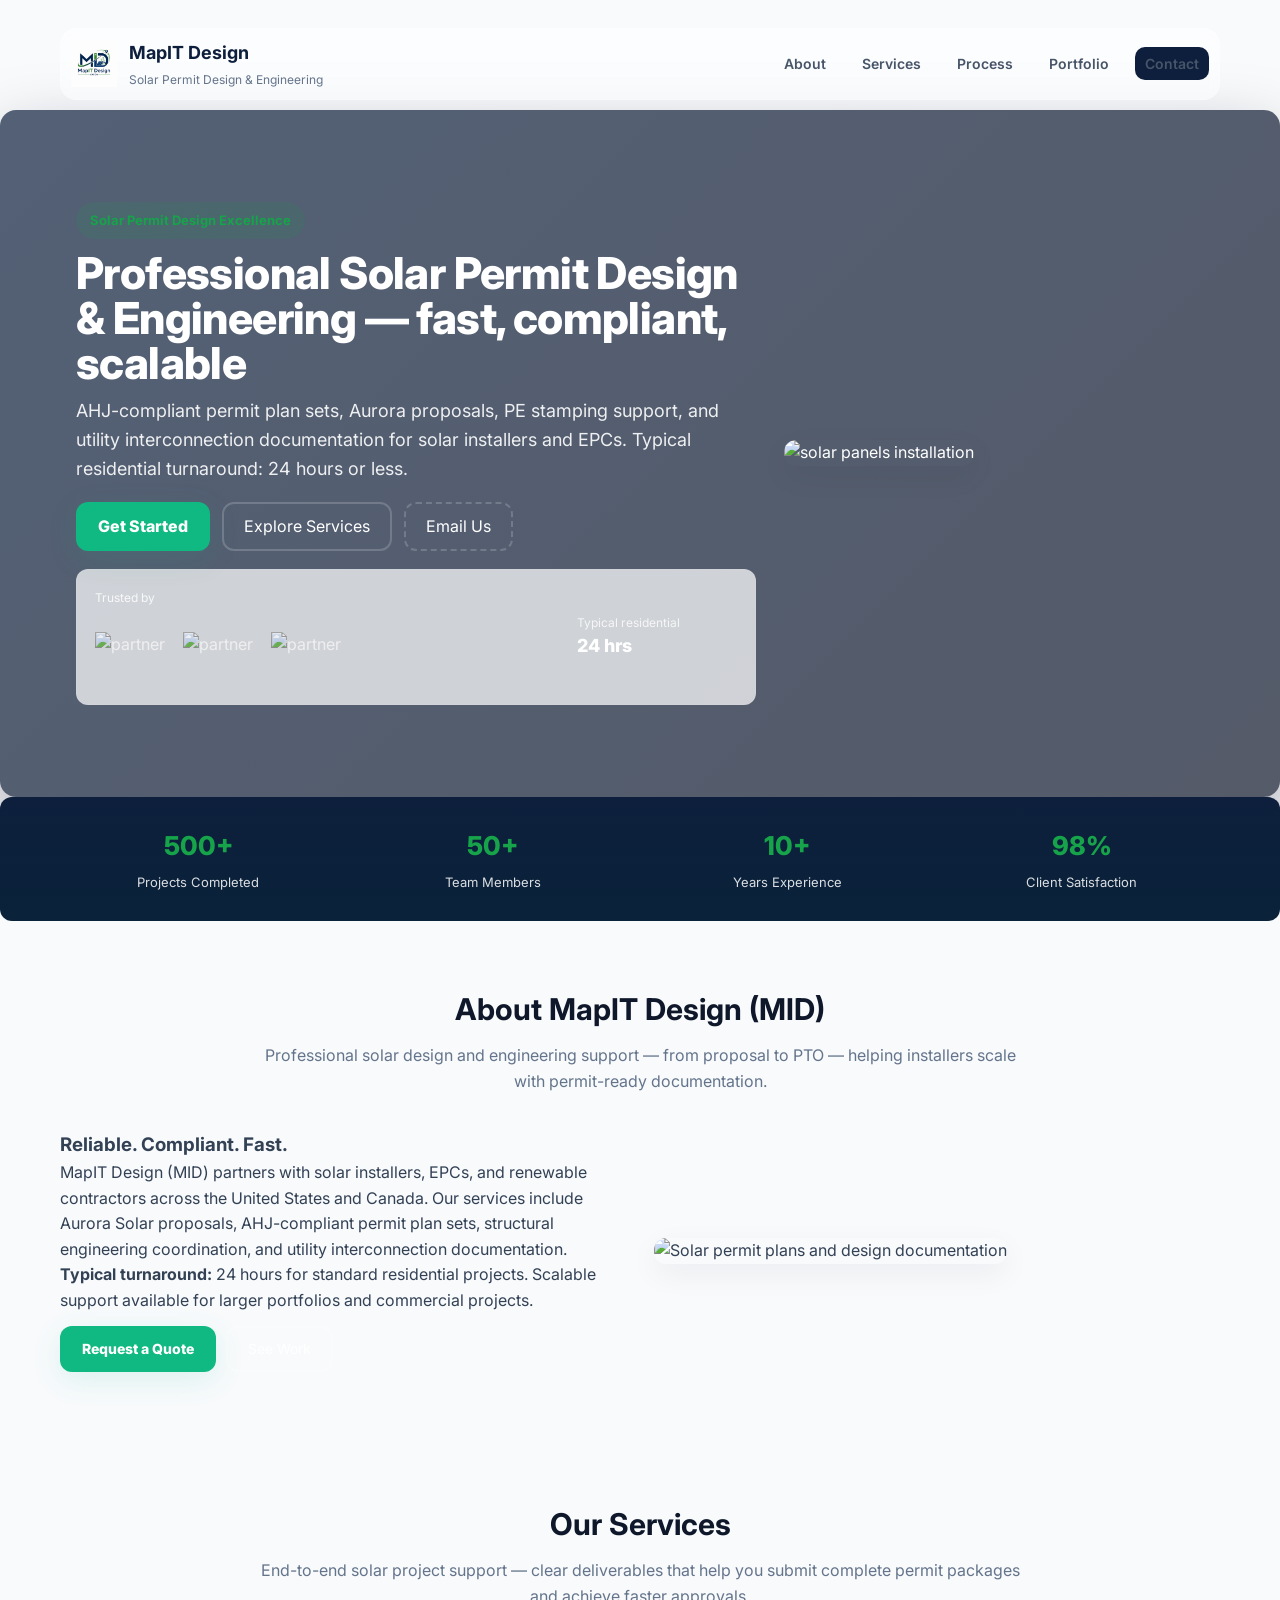
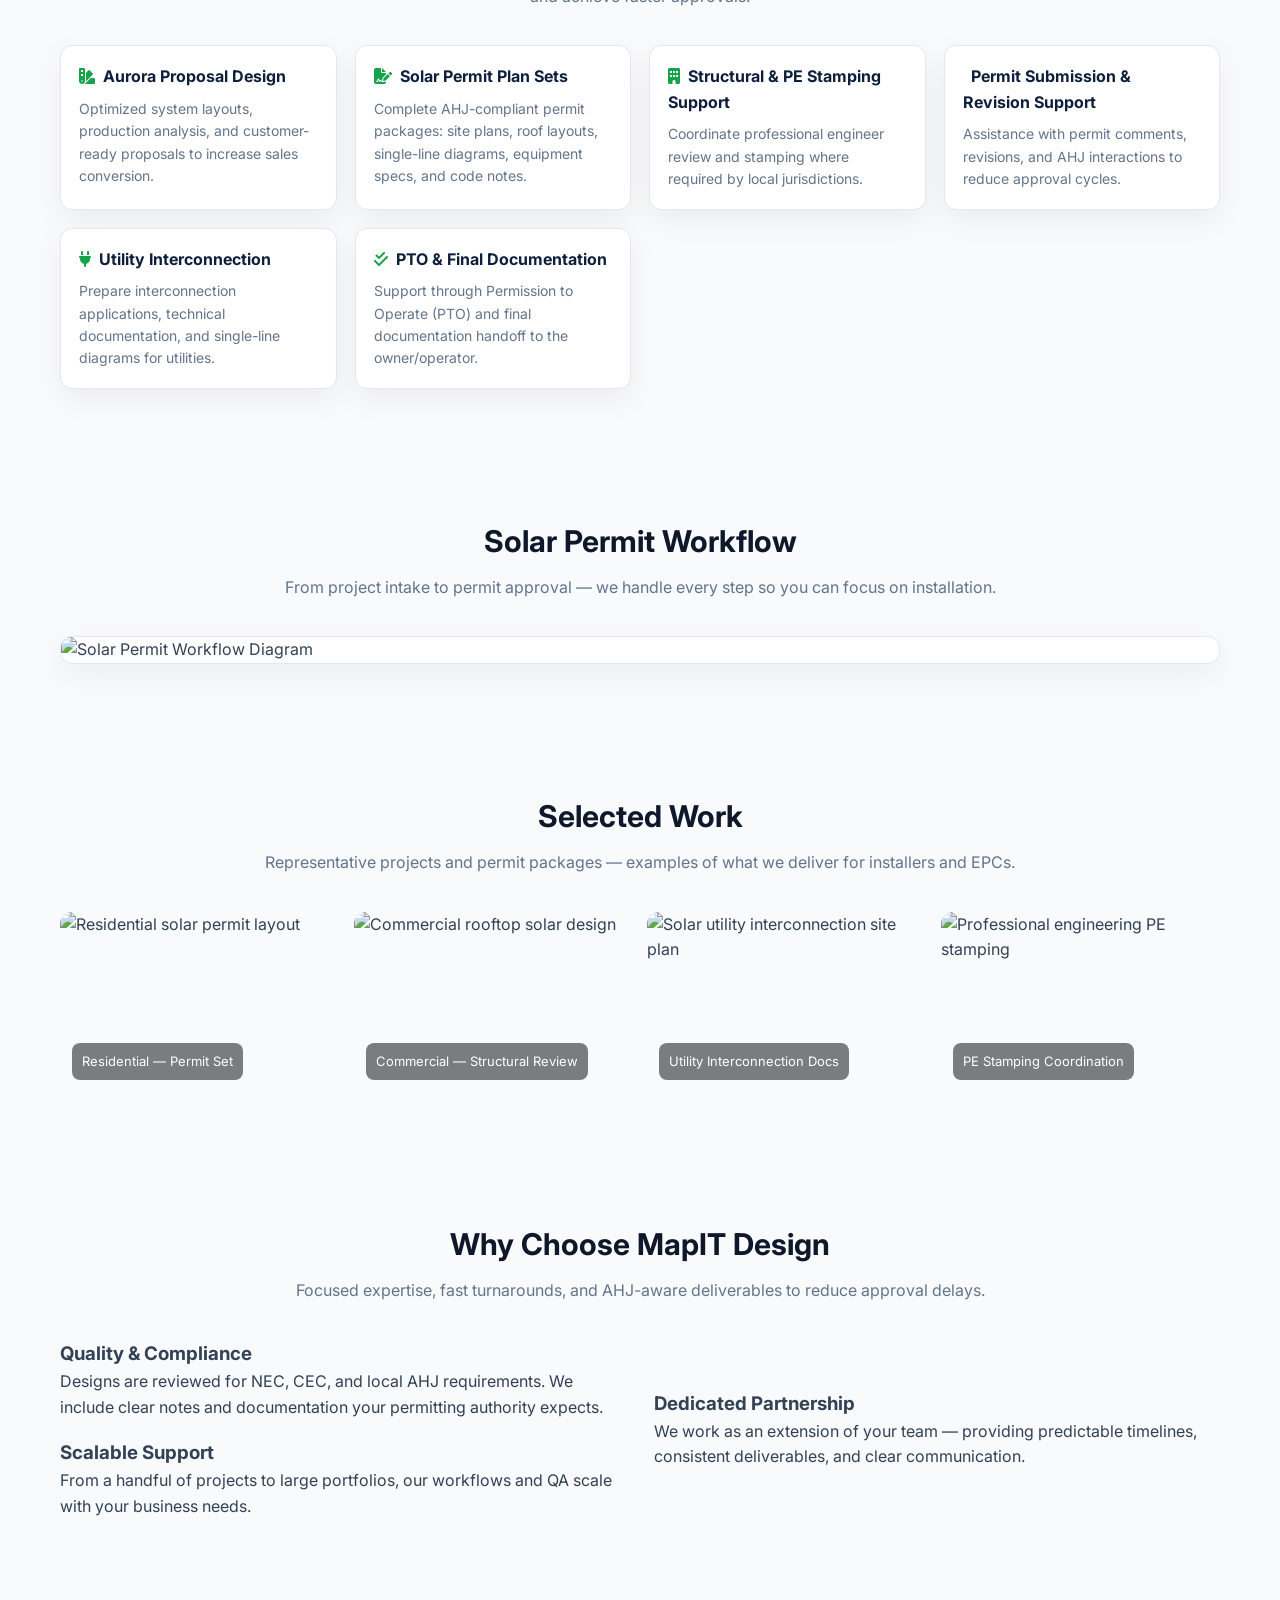
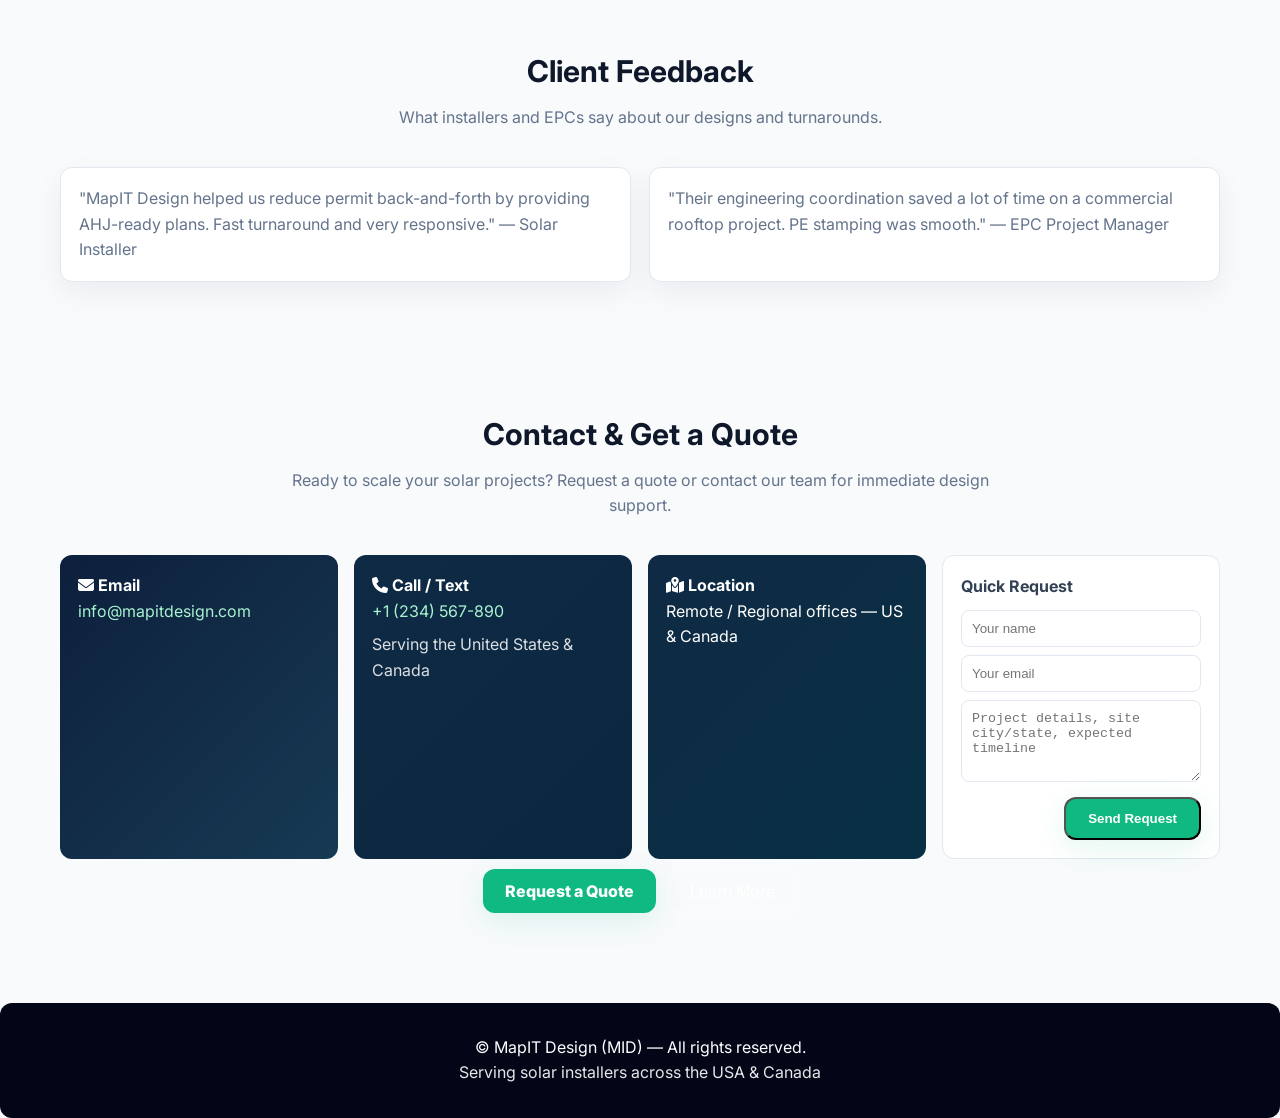
==== index.html @ 992f1999 "Update typical turnaround time to 24 hours" ====
<!DOCTYPE html>
<html lang="en">
<head>
  <meta charset="utf-8" />
  <meta name="viewport" content="width=device-width,initial-scale=1" />
  <meta name="description" content="MapIT Design (MID) provides professional, AHJ-compliant solar permit design, Aurora proposals, PE stamping, and GIS mapping solutions for solar installers and EPCs." />
  <title>MapIT Design (MID) | Professional Solar Permit Design & Engineering</title>

  <!-- Google Fonts -->
  <link rel="preconnect" href="https://fonts.googleapis.com" />
  <link rel="preconnect" href="https://fonts.gstatic.com" crossorigin />
  <link href="https://fonts.googleapis.com/css2?family=Inter:wght@300;400;600;700;800&display=swap" rel="stylesheet" />

  <!-- Font Awesome -->
  <link rel="stylesheet" href="https://cdnjs.cloudflare.com/ajax/libs/font-awesome/6.4.0/css/all.min.css" integrity="sha512-pb8H6kQmY3u6Yv+ZQkFq3k1d4X9j1wO9i2VJ7p3G2Q1o5g6h2k9z1Vw5YbR0Qm2vZP1l6T2X" crossorigin="anonymous" referrerpolicy="no-referrer" />

  <style>
    :root{
      --primary-slate:#0f172a;
      --mid-dark-blue:#0d1f3c;
      --mid-green:#16a34a;
      --electric-green:#10b981;
      --action-hover:#059669;
      --text-dark:#334155;
      --muted:#64748b;
      --bg:#f8fafc;
      --card:#ffffff;
      --glass: rgba(255,255,255,0.72);
      --border-subtle:#e2e8f0;
      --transition:all 0.36s cubic-bezier(.16,1,.3,1);
      --shadow: 0 10px 30px rgba(15,23,42,.06);
      --radius:12px;
    }
    *{box-sizing:border-box;margin:0;padding:0}
    html{scroll-behavior:smooth}
    body{font-family:'Inter',system-ui,-apple-system,Segoe UI,Roboto,Arial;color:var(--text-dark);background:var(--bg);line-height:1.6;-webkit-font-smoothing:antialiased}
    a{color:inherit;text-decoration:none}

    .container{max-width:1200px;margin:0 auto;padding:0 20px}

    /* NAV */
    .navbar{position:sticky;top:12px;z-index:1200;padding:10px 0}
    .nav-inner{display:flex;align-items:center;gap:20px;background:linear-gradient(180deg, rgba(255,255,255,0.6), rgba(255,255,255,0.5));backdrop-filter:blur(6px);border-radius:16px;padding:10px;border:1px solid rgba(255,255,255,.12)}
    .logo{display:flex;align-items:center;gap:12px;text-decoration:none}
    .logo img{height:46px;width:auto;display:block}
    .brand-title{font-weight:700;color:var(--mid-dark-blue);font-size:18px}
    .nav-menu{margin-left:auto;display:flex;gap:16px;list-style:none;align-items:center}
    .nav-menu a{font-weight:600;font-size:14px;color:#475569;padding:8px 10px;border-radius:10px;transition:var(--transition)}
    .nav-menu a:hover{background:rgba(13,31,60,0.04)}
    .btn-contact{background:var(--mid-dark-blue);color:#fff;padding:10px 16px;border-radius:10px}

    .mobile-toggle{display:none;background:transparent;border:0;font-size:20px;margin-left:auto;color:var(--mid-dark-blue)}

    /* HERO */
    .hero{
      min-height:72vh;
      display:flex;
      align-items:center;
      padding:56px 0;
      background:
        linear-gradient(135deg, rgba(13,31,60,0.7), rgba(15,23,42,0.7)),
        url('https://images.unsplash.com/photo-1509395176047-4a66953fd231?q=80&w=1600&auto=format&fit=crop&ixlib=rb-4.0.3&s=7a8f9f7d93f1b6c5432a7b4c2530a8ea') center/cover no-repeat;
      color: #fff;
      border-radius:16px;
      box-shadow: 0 30px 70px rgba(2,6,23,.35);
    }
    .hero-inner{display:grid;grid-template-columns:1fr 420px;gap:28px;align-items:center;width:100%;max-width:1200px;margin:0 auto;padding:36px}
    .badge{display:inline-block;background:rgba(22,163,74,.12);color:var(--mid-green);padding:8px 14px;border-radius:999px;font-weight:700;font-size:13px}
    .hero h1{font-size:44px;margin:12px 0;line-height:1.02;font-weight:800;letter-spacing:-0.6px}
    .hero p{color:rgba(255,255,255,.9);max-width:760px;font-size:18px}
    .hero-actions{margin-top:18px;display:flex;gap:12px;flex-wrap:wrap}
    .btn-primary{background:var(--electric-green);color:#fff;padding:12px 22px;border-radius:12px;font-weight:800;box-shadow:0 8px 30px rgba(16,185,129,.12);transition:var(--transition)}
    .btn-primary:hover{transform:translateY(-3px);box-shadow:0 18px 40px rgba(16,185,129,.16)}
    .btn-outline{padding:10px 20px;border:2px solid rgba(255,255,255,.18);border-radius:12px;color:#fff;background:transparent}

    .hero-card{background:var(--glass);padding:18px;border-radius:12px;border:1px solid rgba(255,255,255,.06)}
    .hero-stats{display:flex;gap:12px;margin-top:12px}
    .hero-stat{flex:1;padding:10px;border-radius:10px;text-align:center}
    .hero-stat .num{font-weight:800;color:var(--mid-green);font-size:20px}

    /* TRUST BAR */
    .trust{display:flex;gap:18px;align-items:center;justify-content:center;padding:18px 0;margin-top:-8px}
    .trust img{height:36px;opacity:.9;filter:grayscale(.05) contrast(.9)}

    /* SECTIONS */
    section{padding:64px 0}
    .section-title{text-align:center;max-width:760px;margin:0 auto 36px}
    .section-title h2{font-size:30px;color:var(--primary-slate);font-weight:700}
    .section-title p{color:var(--muted);margin-top:10px}

    /* FEATURES */
    .features-grid{display:grid;grid-template-columns:repeat(auto-fit,minmax(220px,1fr));gap:18px}
    .feature{background:var(--card);padding:20px;border-radius:12px;border:1px solid var(--border-subtle);box-shadow:var(--shadow);transition:var(--transition)}
    .feature:hover{transform:translateY(-6px)}
    .feature h4{color:var(--mid-dark-blue);margin-bottom:8px}
    .feature p{color:var(--muted);font-size:14px}

    /* COUNTERS (dark) */
    .counters{background:linear-gradient(180deg,var(--mid-dark-blue),#0a223a);color:#fff;padding:28px 0;border-radius:12px}
    .counters-grid{display:grid;grid-template-columns:repeat(auto-fit,minmax(140px,1fr));gap:18px;align-items:center}
    .counter .num{font-size:26px;font-weight:800;color:var(--mid-green)}
    .counter p{color:rgba(255,255,255,.85);font-size:13px;margin-top:6px}

    /* ABOUT */
    .about-grid{display:grid;grid-template-columns:1fr 1fr;gap:28px;align-items:center}
    .about-grid img{width:100%;border-radius:12px;box-shadow:var(--shadow);object-fit:cover;height:320px}

    /* SERVICES */
    .services-grid{display:grid;grid-template-columns:repeat(auto-fit,minmax(240px,1fr));gap:18px}
    .service{background:#fff;border:1px solid var(--border-subtle);padding:18px;border-radius:12px;box-shadow:var(--shadow)}
    .service h4{color:var(--mid-dark-blue);margin-bottom:8px}

    /* WORKFLOW IMAGE */
    .workflow-image{background:#fff;border:1px solid var(--border-subtle);border-radius:12px;padding:0;overflow:hidden;box-shadow:var(--shadow)}
    .workflow-image img{width:100%;height:auto;display:block}

    /* PORTFOLIO */
    .portfolio-grid{display:grid;grid-template-columns:repeat(auto-fit,minmax(220px,1fr));gap:14px}
    .portfolio-card{border-radius:12px;overflow:hidden;position:relative;cursor:pointer}
    .portfolio-card img{width:100%;height:180px;object-fit:cover;display:block;transition:transform .45s}
    .portfolio-card:hover img{transform:scale(1.06)}
    .portfolio-card .meta{position:absolute;left:12px;bottom:12px;background:rgba(0,0,0,.5);color:#fff;padding:8px 10px;border-radius:8px;font-size:13px}

    /* TESTIMONIALS */
    .testimonials{display:grid;grid-template-columns:1fr 1fr;gap:18px}
    .testimonial{background:#fff;padding:18px;border-radius:12px;border:1px solid var(--border-subtle);box-shadow:var(--shadow)}
    .testimonial p{color:var(--muted)}

    /* CONTACT */
    .contact-grid{display:grid;grid-template-columns:repeat(auto-fit,minmax(220px,1fr));gap:16px}
    .card{background:linear-gradient(135deg,var(--mid-dark-blue),#173a53);color:#fff;padding:18px;border-radius:12px}
    .card a{color:#a7f3d0;text-decoration:none}

    /* FOOTER */
    .footer{background:#020617;color:#fff;padding:32px;border-radius:12px;margin-top:34px;text-align:center}

    /* MODAL STYLES */
    .modal-overlay{
      display:none;
      position:fixed;
      top:0;
      left:0;
      right:0;
      bottom:0;
      background:rgba(15,23,42,0.5);
      backdrop-filter:blur(2px);
      z-index:1300;
      animation:fadeIn .3s ease;
    }
    .modal-overlay.active{display:flex;align-items:center;justify-content:center}
    @keyframes fadeIn{
      from{opacity:0;}
      to{opacity:1;}
    }
    .modal{
      background:#fff;
      border-radius:16px;
      box-shadow:0 20px 60px rgba(15,23,42,.2);
      max-width:600px;
      width:90%;
      max-height:85vh;
      overflow-y:auto;
      position:relative;
      animation:slideUp .4s cubic-bezier(.16,1,.3,1);
    }
    @keyframes slideUp{
      from{
        opacity:0;
        transform:translateY(20px) scale(0.95);
      }
      to{
        opacity:1;
        transform:translateY(0) scale(1);
      }
    }
    .modal-header{
      display:flex;
      justify-content:space-between;
      align-items:flex-start;
      padding:28px;
      border-bottom:1px solid var(--border-subtle);
      position:sticky;
      top:0;
      background:#fff;
    }
    .modal-close{
      background:transparent;
      border:none;
      font-size:24px;
      color:var(--muted);
      cursor:pointer;
      padding:0;
      width:32px;
      height:32px;
      display:flex;
      align-items:center;
      justify-content:center;
      transition:color .2s;
      flex-shrink:0;
    }
    .modal-close:hover{color:var(--text-dark)}
    .modal-body{
      padding:28px;
    }
    .modal-category{
      color:var(--mid-green);
      font-weight:700;
      font-size:13px;
      text-transform:uppercase;
      letter-spacing:0.5px;
      margin-bottom:12px;
    }
    .modal h2{
      font-size:28px;
      color:var(--mid-dark-blue);
      font-weight:800;
      margin-bottom:16px;
      line-height:1.2;
    }
    .modal-description{
      color:var(--text-dark);
      font-size:15px;
      line-height:1.7;
      margin-bottom:28px;
    }
    .modal-section{
      margin-bottom:28px;
    }
    .modal-section h3{
      font-size:16px;
      font-weight:700;
      color:var(--mid-dark-blue);
      margin-bottom:14px;
    }
    .modal-list{
      list-style:none;
      padding:0;
      margin:0;
    }
    .modal-list li{
      display:flex;
      align-items:flex-start;
      gap:10px;
      margin-bottom:10px;
      color:var(--text-dark);
      font-size:14px;
      line-height:1.5;
    }
    .modal-list li::before{
      content:"✓";
      color:var(--mid-green);
      font-weight:700;
      flex-shrink:0;
      margin-top:2px;
    }
    .modal-note{
      background:rgba(22,163,74,0.05);
      border-left:3px solid var(--mid-green);
      padding:12px 16px;
      border-radius:6px;
      font-size:13px;
      color:var(--text-dark);
      margin-bottom:28px;
    }
    .modal-cta{
      margin-top:28px;
      padding-top:28px;
      border-top:1px solid var(--border-subtle);
      text-align:center;
    }
    .modal-cta .btn-primary{
      display:inline-block;
    }

    @media (max-width:1000px){
      .hero-inner{grid-template-columns:1fr;}
      .nav-menu{display:none}
      .mobile-toggle{display:block}
      .hero h1{font-size:30px}
    }
    @media (max-width:700px){
      .testimonials{grid-template-columns:1fr}
      .about-grid{grid-template-columns:1fr}
      .counters-grid{grid-template-columns:repeat(2,1fr)}
      .modal{
        width:95%;
        max-height:90vh;
        border-radius:12px;
      }
      .modal-header{
        padding:20px;
      }
      .modal-body{
        padding:20px;
      }
      .modal h2{
        font-size:22px;
      }
    }
  </style>
</head>
<body>

  <div class="container" style="padding-top:18px">
    <nav class="navbar" aria-label="Main navigation">
      <div class="nav-inner">
        <a href="/" class="logo" aria-label="MapIT Design home">
          <img src="./MID-LOGO.png" alt="MapIT Design logo" onerror="this.style.display='none'">
          <div>
            <div class="brand-title">MapIT Design</div>
            <div style="font-size:12px;color:var(--muted);margin-top:2px">Solar Permit Design & Engineering</div>
          </div>
        </a>

        <button class="mobile-toggle" aria-expanded="false" aria-controls="main-nav" id="mobileToggle">
          <i class="fa-solid fa-bars"></i>
        </button>

        <ul class="nav-menu" role="menubar" id="main-nav">
          <li><a href="#about">About</a></li>
          <li><a href="#services">Services</a></li>
          <li><a href="#workflow">Process</a></li>
          <li><a href="#portfolio">Portfolio</a></li>
          <li><a href="#contact" class="btn-contact">Contact</a></li>
        </ul>
      </div>
    </nav>
  </div>

  <header class="hero" role="banner" aria-label="MapIT Design hero">
    <div class="hero-inner container">
      <div>
        <span class="badge">Solar Permit Design Excellence</span>
        <h1>Professional Solar Permit Design &amp; Engineering — fast, compliant, scalable</h1>
        <p>AHJ-compliant permit plan sets, Aurora proposals, PE stamping support, and utility interconnection documentation for solar installers and EPCs. Typical residential turnaround: 24 hours or less.</p>

        <div class="hero-actions">
          <a class="btn-primary" href="#contact">Get Started</a>
          <a class="btn-outline" href="#services">Explore Services</a>
          <a class="btn-outline" href="mailto:info@mapitdesign.com?subject=Inquiry%20from%20website" style="border-style:dashed">Email Us</a>
        </div>

        <div class="hero-card" style="margin-top:18px">
          <div style="display:flex;gap:12px;align-items:center;flex-wrap:wrap">
            <div>
              <div style="font-size:12px;color:rgba(255,255,255,.85)">Trusted by</div>
              <div class="trust" style="justify-content:flex-start;margin-top:6px">
                <img src="https://dummyimage.com/120x36/ffffff/0f172a&text=Installer" alt="partner" />
                <img src="https://dummyimage.com/120x36/ffffff/0f172a&text=EPC" alt="partner" />
                <img src="https://dummyimage.com/120x36/ffffff/0f172a&text=Utility" alt="partner" />
              </div>
            </div>

            <div style="flex:1"></div>

            <div style="min-width:160px">
              <div style="font-size:12px;color:rgba(255,255,255,.8)">Typical residential</div>
              <div style="font-weight:800;font-size:18px;color:#fff">24 hrs</div>
            </div>
          </div>
        </div>
      </div>

      <div>
        <img src="https://images.unsplash.com/photo-1509395176047-4a66953fd231?q=80&w=900&auto=format&fit=crop&ixlib=rb-4.0.3&s=7a8f9f7d93f1b6c5432a7b4c2530a8ea" alt="solar panels installation" style="width:100%;border-radius:12px;box-shadow:var(--shadow)">
      </div>
    </div>
  </header>

  <section class="counters" aria-labelledby="metrics">
    <div class="container">
      <div class="counters-grid">
        <div class="counter" style="text-align:center">
          <div class="num">500+</div>
          <p>Projects Completed</p>
        </div>
        <div class="counter" style="text-align:center">
          <div class="num">50+</div>
          <p>Team Members</p>
        </div>
        <div class="counter" style="text-align:center">
          <div class="num">10+</div>
          <p>Years Experience</p>
        </div>
        <div class="counter" style="text-align:center">
          <div class="num">98%</div>
          <p>Client Satisfaction</p>
        </div>
      </div>
    </div>
  </section>

  <section id="about">
    <div class="container">
      <div class="section-title">
        <h2>About MapIT Design (MID)</h2>
        <p>Professional solar design and engineering support — from proposal to PTO — helping installers scale with permit-ready documentation.</p>
      </div>

      <div class="about-grid">
        <div>
          <h3>Reliable. Compliant. Fast.</h3>
          <p>MapIT Design (MID) partners with solar installers, EPCs, and renewable contractors across the United States and Canada. Our services include Aurora Solar proposals, AHJ-compliant permit plan sets, structural engineering coordination, and utility interconnection documentation.</p>
          <p><strong>Typical turnaround:</strong> 24 hours for standard residential projects. Scalable support available for larger portfolios and commercial projects.</p>
          <div style="margin-top:12px;display:flex;gap:10px;flex-wrap:wrap">
            <a class="btn-primary" href="#contact" style="font-size:14px">Request a Quote</a>
            <a class="btn-outline" href="#portfolio" style="font-size:14px">See Work</a>
          </div>
        </div>
        <div>
          <img src="https://images.unsplash.com/photo-1582719478250-17b5c5c1e8e7?q=80&w=1200&auto=format&fit=crop&ixlib=rb-4.0.3&s=1f4fe0c4f4b6b23b4a1b1a5a5e5b6c3d" alt="Solar permit plans and design documentation" style="width:100%">
        </div>
      </div>
    </div>
  </section>

  <section id="services">
    <div class="container">
      <div class="section-title">
        <h2>Our Services</h2>
        <p>End-to-end solar project support — clear deliverables that help you submit complete permit packages and achieve faster approvals.</p>
      </div>

      <div class="features-grid services-grid">
        <div class="feature service">
          <h4><i class="fa-solid fa-swatchbook" style="color:var(--mid-green);margin-right:8px"></i>Aurora Proposal Design</h4>
          <p>Optimized system layouts, production analysis, and customer-ready proposals to increase sales conversion.</p>
        </div>
        <div class="feature service">
          <h4><i class="fa-solid fa-file-signature" style="color:var(--mid-green);margin-right:8px"></i>Solar Permit Plan Sets</h4>
          <p>Complete AHJ-compliant permit packages: site plans, roof layouts, single-line diagrams, equipment specs, and code notes.</p>
        </div>
        <div class="feature service">
          <h4><i class="fa-solid fa-building" style="color:var(--mid-green);margin-right:8px"></i>Structural &amp; PE Stamping Support</h4>
          <p>Coordinate professional engineer review and stamping where required by local jurisdictions.</p>
        </div>
        <div class="feature service">
          <h4><i class="fa-solid fa-pencil-clip" style="color:var(--mid-green);margin-right:8px"></i>Permit Submission &amp; Revision Support</h4>
          <p>Assistance with permit comments, revisions, and AHJ interactions to reduce approval cycles.</p>
        </div>
        <div class="feature service">
          <h4><i class="fa-solid fa-plug" style="color:var(--mid-green);margin-right:8px"></i>Utility Interconnection</h4>
          <p>Prepare interconnection applications, technical documentation, and single-line diagrams for utilities.</p>
        </div>
        <div class="feature service">
          <h4><i class="fa-solid fa-check-double" style="color:var(--mid-green);margin-right:8px"></i>PTO &amp; Final Documentation</h4>
          <p>Support through Permission to Operate (PTO) and final documentation handoff to the owner/operator.</p>
        </div>
      </div>
    </div>
  </section>

  <section id="workflow">
    <div class="container">
      <div class="section-title">
        <h2>Solar Permit Workflow</h2>
        <p>From project intake to permit approval — we handle every step so you can focus on installation.</p>
      </div>

      <div class="workflow-image">
        <img src="https://raw.githubusercontent.com/MapITD/MapITD.github.io/main/Permit%20design%20work%20flow.png" alt="Solar Permit Workflow Diagram">
      </div>
    </div>
  </section>

  <section id="portfolio">
    <div class="container">
      <div class="section-title">
        <h2>Selected Work</h2>
        <p>Representative projects and permit packages — examples of what we deliver for installers and EPCs.</p>
      </div>

      <div class="portfolio-grid">
        <div class="portfolio-card" data-modal="modal-residential" role="button" tabindex="0" aria-label="Click to view Residential Permit Set details">
          <img src="https://raw.githubusercontent.com/MapITD/MapITD.github.io/main/.github/Residential%20Solar%20Layout.JPG" alt="Residential solar permit layout">
          <div class="meta">Residential — Permit Set</div>
        </div>
        <div class="portfolio-card" data-modal="modal-commercial" role="button" tabindex="0" aria-label="Click to view Commercial Structural Review details">
          <img src="https://raw.githubusercontent.com/MapITD/MapITD.github.io/main/.github/Commercial%20Layout.JPG" alt="Commercial rooftop solar design">
          <div class="meta">Commercial — Structural Review</div>
        </div>
        <div class="portfolio-card" data-modal="modal-utility" role="button" tabindex="0" aria-label="Click to view Utility Interconnection Docs details">
          <img src="https://raw.githubusercontent.com/MapITD/MapITD.github.io/main/.github/Site%20Plan.JPG" alt="Solar utility interconnection site plan">
          <div class="meta">Utility Interconnection Docs</div>
        </div>
        <div class="portfolio-card" data-modal="modal-pe" role="button" tabindex="0" aria-label="Click to view PE Stamping Coordination details">
          <img src="https://raw.githubusercontent.com/MapITD/MapITD.github.io/main/.github/PE%20stamps.JPG" alt="Professional engineering PE stamping">
          <div class="meta">PE Stamping Coordination</div>
        </div>
      </div>
    </div>
  </section>

  <!-- MODALS -->
  <div class="modal-overlay" id="modal-overlay" role="dialog" aria-hidden="true" aria-modal="true">
    <!-- RESIDENTIAL MODAL -->
    <div class="modal" id="modal-residential">
      <div class="modal-header">
        <div>
          <div class="modal-category">Service</div>
          <h2>Residential Solar Permit Design</h2>
        </div>
        <button class="modal-close" aria-label="Close modal" data-close>×</button>
      </div>
      <div class="modal-body">
        <p class="modal-description">We prepare complete, permit-ready residential PV plan sets tailored to the project location, utility requirements, and local AHJ standards.</p>
        
        <div class="modal-section">
          <h3>Scope Includes</h3>
          <ul class="modal-list">
            <li>Roof and site layout with accurate module placement</li>
            <li>PV array configuration, setbacks, and roof zones</li>
            <li>Module, inverter, optimizer and racking information</li>
            <li>Electrical single-line diagram (SLD)</li>
            <li>Conductor, OCPD and equipment calculations</li>
            <li>Equipment grounding and disconnect details</li>
            <li>Rapid shutdown and labeling requirements</li>
            <li>Structural attachment details and roof information</li>
            <li>NEC and applicable local code notes</li>
            <li>AHJ-specific plan requirements</li>
            <li>Permit-ready PDF drawing package</li>
          </ul>
        </div>

        <div class="modal-section">
          <h3>Typical Projects</h3>
          <p style="color:var(--text-dark);font-size:14px;line-height:1.6">Residential PV • PV + Battery • Service Upgrades • Retrofit Projects</p>
        </div>

        <div class="modal-cta">
          <a class="btn-primary" href="#contact">Request a Residential Design</a>
        </div>
      </div>
    </div>

    <!-- COMMERCIAL MODAL -->
    <div class="modal" id="modal-commercial">
      <div class="modal-header">
        <div>
          <div class="modal-category">Service</div>
          <h2>Commercial Rooftop &amp; Structural Design Support</h2>
        </div>
        <button class="modal-close" aria-label="Close modal" data-close>×</button>
      </div>
      <div class="modal-body">
        <p class="modal-description">We support commercial solar projects with detailed rooftop layouts, equipment placement, structural considerations, and permit documentation for larger PV systems.</p>
        
        <div class="modal-section">
          <h3>Scope Includes</h3>
          <ul class="modal-list">
            <li>Commercial rooftop PV layout</li>
            <li>Module and equipment placement</li>
            <li>Roof zones, access pathways and setbacks</li>
            <li>Racking and attachment information</li>
            <li>Structural load considerations</li>
            <li>Existing roof condition/design information</li>
            <li>Equipment and inverter locations</li>
            <li>Electrical design coordination</li>
            <li>SLD and electrical documentation</li>
            <li>NEC / IBC and local AHJ requirements</li>
            <li>Permit-ready construction drawings</li>
            <li>Coordination with structural engineering/PE review when required</li>
          </ul>
        </div>

        <div class="modal-section">
          <h3>Typical Projects</h3>
          <p style="color:var(--text-dark);font-size:14px;line-height:1.6">Commercial Rooftops • Warehouses • Offices • Retail Buildings • Larger PV Systems</p>
        </div>

        <div class="modal-cta">
          <a class="btn-primary" href="#contact">Request a Commercial Design</a>
        </div>
      </div>
    </div>

    <!-- UTILITY MODAL -->
    <div class="modal" id="modal-utility">
      <div class="modal-header">
        <div>
          <div class="modal-category">Service</div>
          <h2>Utility Interconnection Documentation</h2>
        </div>
        <button class="modal-close" aria-label="Close modal" data-close>×</button>
      </div>
      <div class="modal-body">
        <p class="modal-description">We prepare the technical drawings and documentation required to support solar and battery interconnection applications with utilities and AHJs.</p>
        
        <div class="modal-section">
          <h3>Scope Includes</h3>
          <ul class="modal-list">
            <li>Utility-specific interconnection requirements review</li>
            <li>Electrical site plan and equipment layout</li>
            <li>Single-line diagram</li>
            <li>Existing and proposed electrical configuration</li>
            <li>Main service and meter information</li>
            <li>PV system and battery specifications</li>
            <li>AC/DC system ratings</li>
            <li>Point of common coupling (PCC) information</li>
            <li>Disconnect and protection details</li>
            <li>Service/load calculations where applicable</li>
            <li>Utility-required notes and documentation</li>
            <li>Coordination with permit plan sets</li>
            <li>Support for SolarAPP+ and utility/AHJ submission requirements</li>
          </ul>
        </div>

        <div class="modal-section">
          <h3>Typical Projects</h3>
          <p style="color:var(--text-dark);font-size:14px;line-height:1.6">New PV Interconnections • PV + ESS • Service Upgrades • Battery Additions • System Modifications</p>
        </div>

        <div class="modal-cta">
          <a class="btn-primary" href="#contact">Request Interconnection Support</a>
        </div>
      </div>
    </div>

    <!-- PE STAMPING MODAL -->
    <div class="modal" id="modal-pe">
      <div class="modal-header">
        <div>
          <div class="modal-category">Service</div>
          <h2>Professional Engineering &amp; PE Stamping Coordination</h2>
        </div>
        <button class="modal-close" aria-label="Close modal" data-close>×</button>
      </div>
      <div class="modal-body">
        <p class="modal-description">We coordinate structural and electrical engineering review and PE stamping for solar projects requiring professional engineering approval.</p>
        
        <div class="modal-section">
          <h3>Scope Includes</h3>
          <ul class="modal-list">
            <li>Structural drawing review and coordination</li>
            <li>Electrical drawing review and coordination</li>
            <li>PE-stamped structural calculations where required</li>
            <li>PE-stamped electrical documentation where applicable</li>
            <li>Roof attachment and structural evaluation coordination</li>
            <li>Load calculations and engineering documentation</li>
            <li>Review against applicable codes and AHJ requirements</li>
            <li>Coordination with licensed Professional Engineers</li>
            <li>Multi-state engineering coordination based on project requirements</li>
            <li>Stamped plan package preparation for permitting</li>
          </ul>
        </div>

        <div class="modal-note">
          <strong>Important:</strong> Engineering stamps are provided through appropriately licensed Professional Engineers based on project requirements and jurisdiction.
        </div>

        <div class="modal-section">
          <h3>Typical Projects</h3>
          <p style="color:var(--text-dark);font-size:14px;line-height:1.6">Structural Review • Electrical Review • Roof Attachments • PE-Stamped Calculations • Permit Engineering</p>
        </div>

        <div class="modal-cta">
          <a class="btn-primary" href="#contact">Request PE Coordination</a>
        </div>
      </div>
    </div>
  </div>

  <section id="why-us">
    <div class="container">
      <div class="section-title">
        <h2>Why Choose MapIT Design</h2>
        <p>Focused expertise, fast turnarounds, and AHJ-aware deliverables to reduce approval delays.</p>
      </div>

      <div class="about-grid">
        <div>
          <h3>Quality &amp; Compliance</h3>
          <p>Designs are reviewed for NEC, CEC, and local AHJ requirements. We include clear notes and documentation your permitting authority expects.</p>
          <h3 style="margin-top:18px">Scalable Support</h3>
          <p>From a handful of projects to large portfolios, our workflows and QA scale with your business needs.</p>
        </div>
        <div>
          <h3>Dedicated Partnership</h3>
          <p>We work as an extension of your team — providing predictable timelines, consistent deliverables, and clear communication.</p>
        </div>
      </div>
    </div>
  </section>

  <section id="testimonials">
    <div class="container">
      <div class="section-title">
        <h2>Client Feedback</h2>
        <p>What installers and EPCs say about our designs and turnarounds.</p>
      </div>

      <div class="testimonials">
        <div class="testimonial">
          <p>"MapIT Design helped us reduce permit back-and-forth by providing AHJ-ready plans. Fast turnaround and very responsive." — Solar Installer</p>
        </div>
        <div class="testimonial">
          <p>"Their engineering coordination saved a lot of time on a commercial rooftop project. PE stamping was smooth." — EPC Project Manager</p>
        </div>
      </div>
    </div>
  </section>

  <section id="contact">
    <div class="container">
      <div class="section-title">
        <h2>Contact &amp; Get a Quote</h2>
        <p>Ready to scale your solar projects? Request a quote or contact our team for immediate design support.</p>
      </div>

      <div class="contact-grid">
        <div class="card">
          <h4><i class="fa-solid fa-envelope"></i> Email</h4>
          <p><a href="mailto:info@mapitdesign.com">info@mapitdesign.com</a></p>
        </div>

        <div class="card" style="background:linear-gradient(135deg,#0f2a44,#0b2740)">
          <h4><i class="fa-solid fa-phone"></i> Call / Text</h4>
          <p><a href="tel:+1234567890">+1 (234) 567-890</a></p>
          <p style="margin-top:8px;color:rgba(255,255,255,.85)">Serving the United States &amp; Canada</p>
        </div>

        <div class="card" style="background:linear-gradient(135deg,#0f2a44,#083045)">
          <h4><i class="fa-solid fa-map-location-dot"></i> Location</h4>
          <p>Remote / Regional offices — US &amp; Canada</p>
        </div>

        <div style="background:#fff;padding:18px;border-radius:12px;border:1px solid var(--border-subtle)">
          <h4 style="margin-bottom:10px">Quick Request</h4>
          <form action="mailto:info@mapitdesign.com" method="post" enctype="text/plain">
            <div style="display:flex;gap:8px;flex-wrap:wrap">
              <input type="text" name="name" placeholder="Your name" style="flex:1;padding:10px;border-radius:8px;border:1px solid var(--border-subtle)" required>
              <input type="email" name="email" placeholder="Your email" style="flex:1;padding:10px;border-radius:8px;border:1px solid var(--border-subtle)" required>
            </div>
            <div style="margin-top:8px">
              <textarea name="message" rows="4" placeholder="Project details, site city/state, expected timeline" style="width:100%;padding:10px;border-radius:8px;border:1px solid var(--border-subtle)"></textarea>
            </div>
            <div style="margin-top:8px;text-align:right">
              <button class="btn-primary" type="submit">Send Request</button>
            </div>
          </form>
        </div>
      </div>

      <div style="text-align:center;margin-top:20px">
        <a class="btn-primary" href="mailto:info@mapitdesign.com?subject=Request%20a%20Quote">Request a Quote</a>
        <a class="btn-outline" href="#" style="margin-left:8px">Learn More</a>
      </div>
    </div>
  </section>

  <footer class="footer">
    <div class="container">
      <p>&copy; MapIT Design (MID) — All rights reserved.</p>
      <p class="footer-branding" style="opacity:.9">Serving solar installers across the USA &amp; Canada</p>
    </div>
  </footer>

  <script>
    // Mobile menu toggle
    const toggle = document.getElementById('mobileToggle');
    const mainNav = document.getElementById('main-nav');
    toggle?.addEventListener('click', () => {
      const expanded = toggle.getAttribute('aria-expanded') === 'true';
      toggle.setAttribute('aria-expanded', String(!expanded));
      if (mainNav.style.display === 'flex') {
        mainNav.style.display = 'none';
      } else {
        mainNav.style.display = 'flex';
        mainNav.style.flexDirection = 'column';
        mainNav.style.gap = '12px';
      }
    });

    // Intersection observer for fade-in animations
    const io = new IntersectionObserver((entries) => {
      entries.forEach(e => {
        if (e.isIntersecting) {
          e.target.style.opacity = 1;
          e.target.style.transform = 'none';
          io.unobserve(e.target);
        }
      });
    }, {threshold:0.12});

    document.querySelectorAll('section, .feature, .portfolio-card, .testimonial').forEach(el=>{
      el.style.opacity = 0;
      el.style.transform = 'translateY(10px)';
      el.style.transition = 'opacity .6s ease,transform .6s ease';
      io.observe(el);
    });

    // Modal functionality
    const modalOverlay = document.getElementById('modal-overlay');
    const portfolioCards = document.querySelectorAll('.portfolio-card[data-modal]');
    const closeButtons = document.querySelectorAll('.modal-close[data-close]');

    function openModal(modalId) {
      const modal = document.getElementById(modalId);
      if (modal) {
        modalOverlay.classList.add('active');
        modalOverlay.setAttribute('aria-hidden', 'false');
        document.body.style.overflow = 'hidden';
        modal.scrollTop = 0;
      }
    }

    function closeModal() {
      modalOverlay.classList.remove('active');
      modalOverlay.setAttribute('aria-hidden', 'true');
      document.body.style.overflow = '';
    }

    // Open modal on card click
    portfolioCards.forEach(card => {
      card.addEventListener('click', () => {
        const modalId = card.getAttribute('data-modal');
        openModal(modalId);
      });

      // Keyboard accessibility
      card.addEventListener('keydown', (e) => {
        if (e.key === 'Enter' || e.key === ' ') {
          e.preventDefault();
          const modalId = card.getAttribute('data-modal');
          openModal(modalId);
        }
      });
    });

    // Close modal on close button click
    closeButtons.forEach(btn => {
      btn.addEventListener('click', (e) => {
        e.stopPropagation();
        closeModal();
      });
    });

    // Close modal on overlay click (outside modal)
    modalOverlay.addEventListener('click', (e) => {
      if (e.target === modalOverlay) {
        closeModal();
      }
    });

    // Close modal on Escape key
    document.addEventListener('keydown', (e) => {
      if (e.key === 'Escape' && modalOverlay.classList.contains('active')) {
        closeModal();
      }
    });

    // Close modal when clicking CTA buttons (let them scroll to contact)
    document.querySelectorAll('.modal-cta .btn-primary').forEach(btn => {
      btn.addEventListener('click', () => {
        closeModal();
      });
    });
  </script>
</body>
</html>
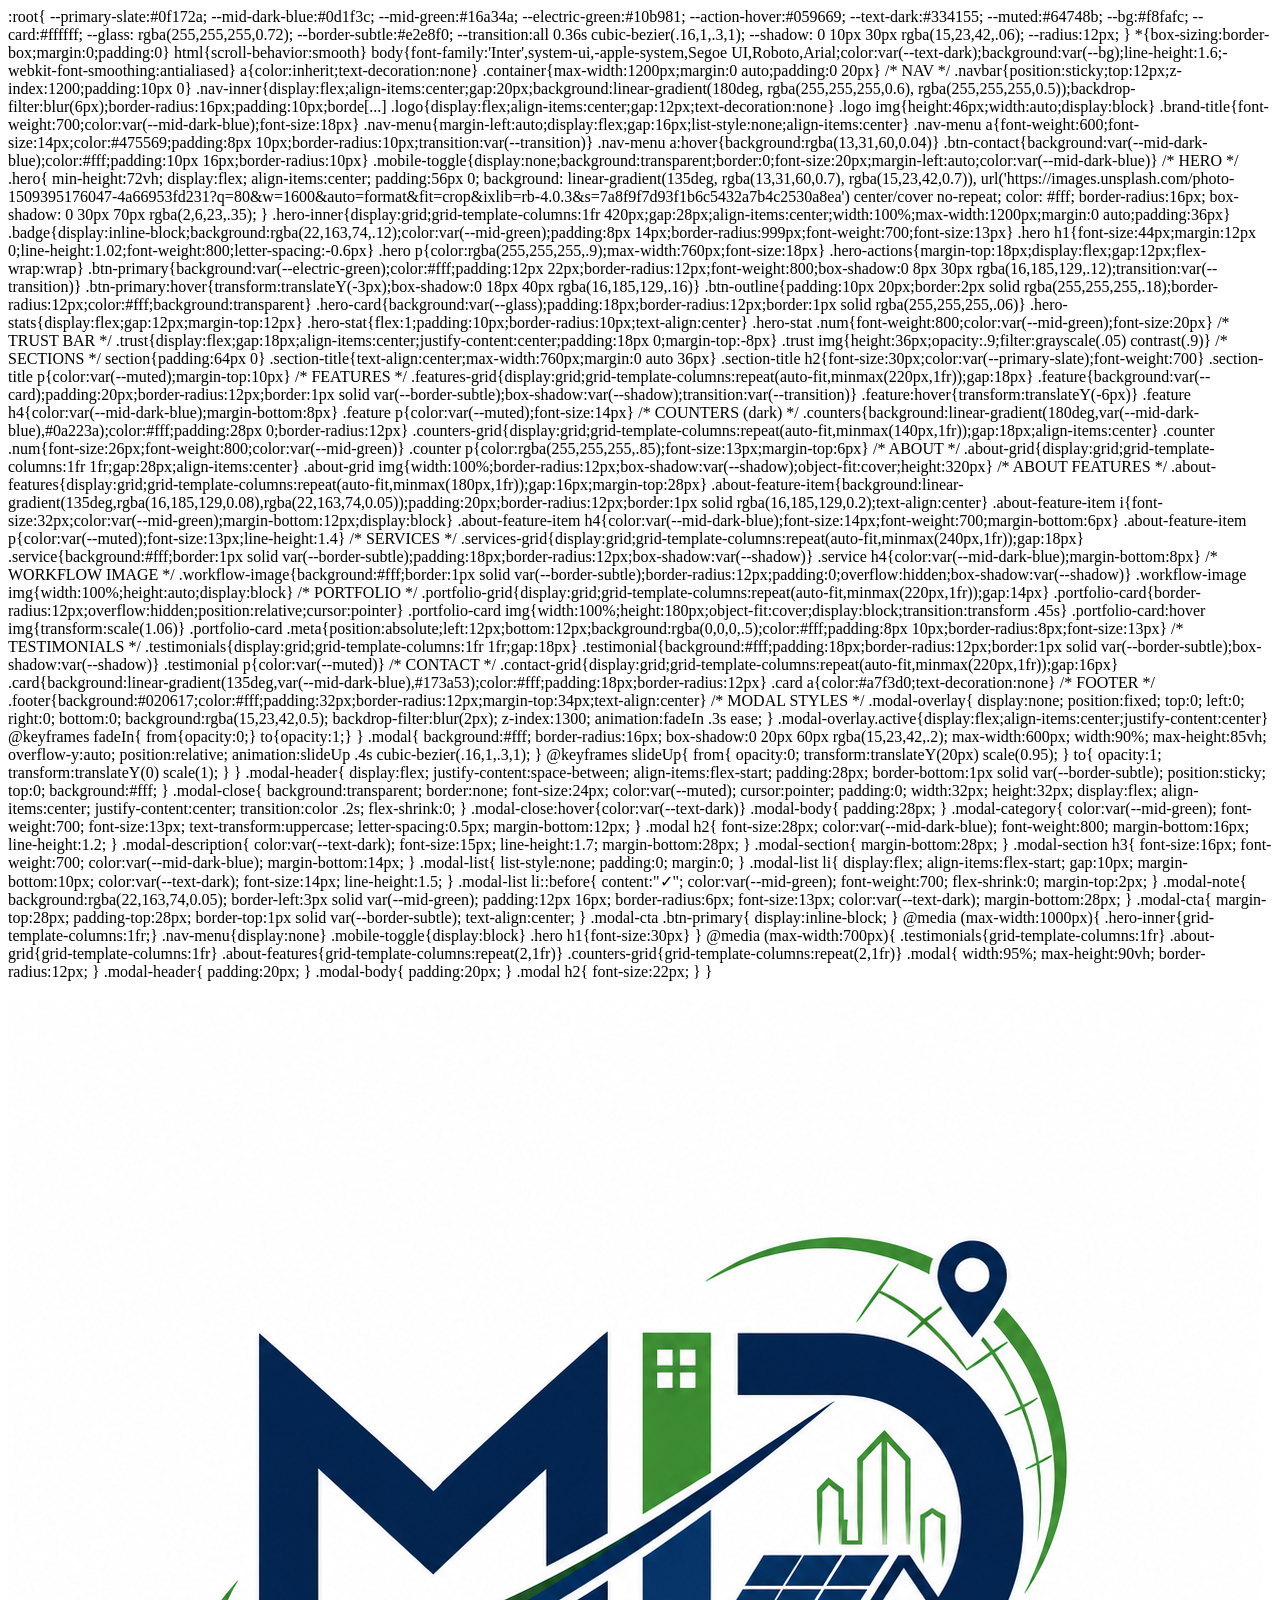
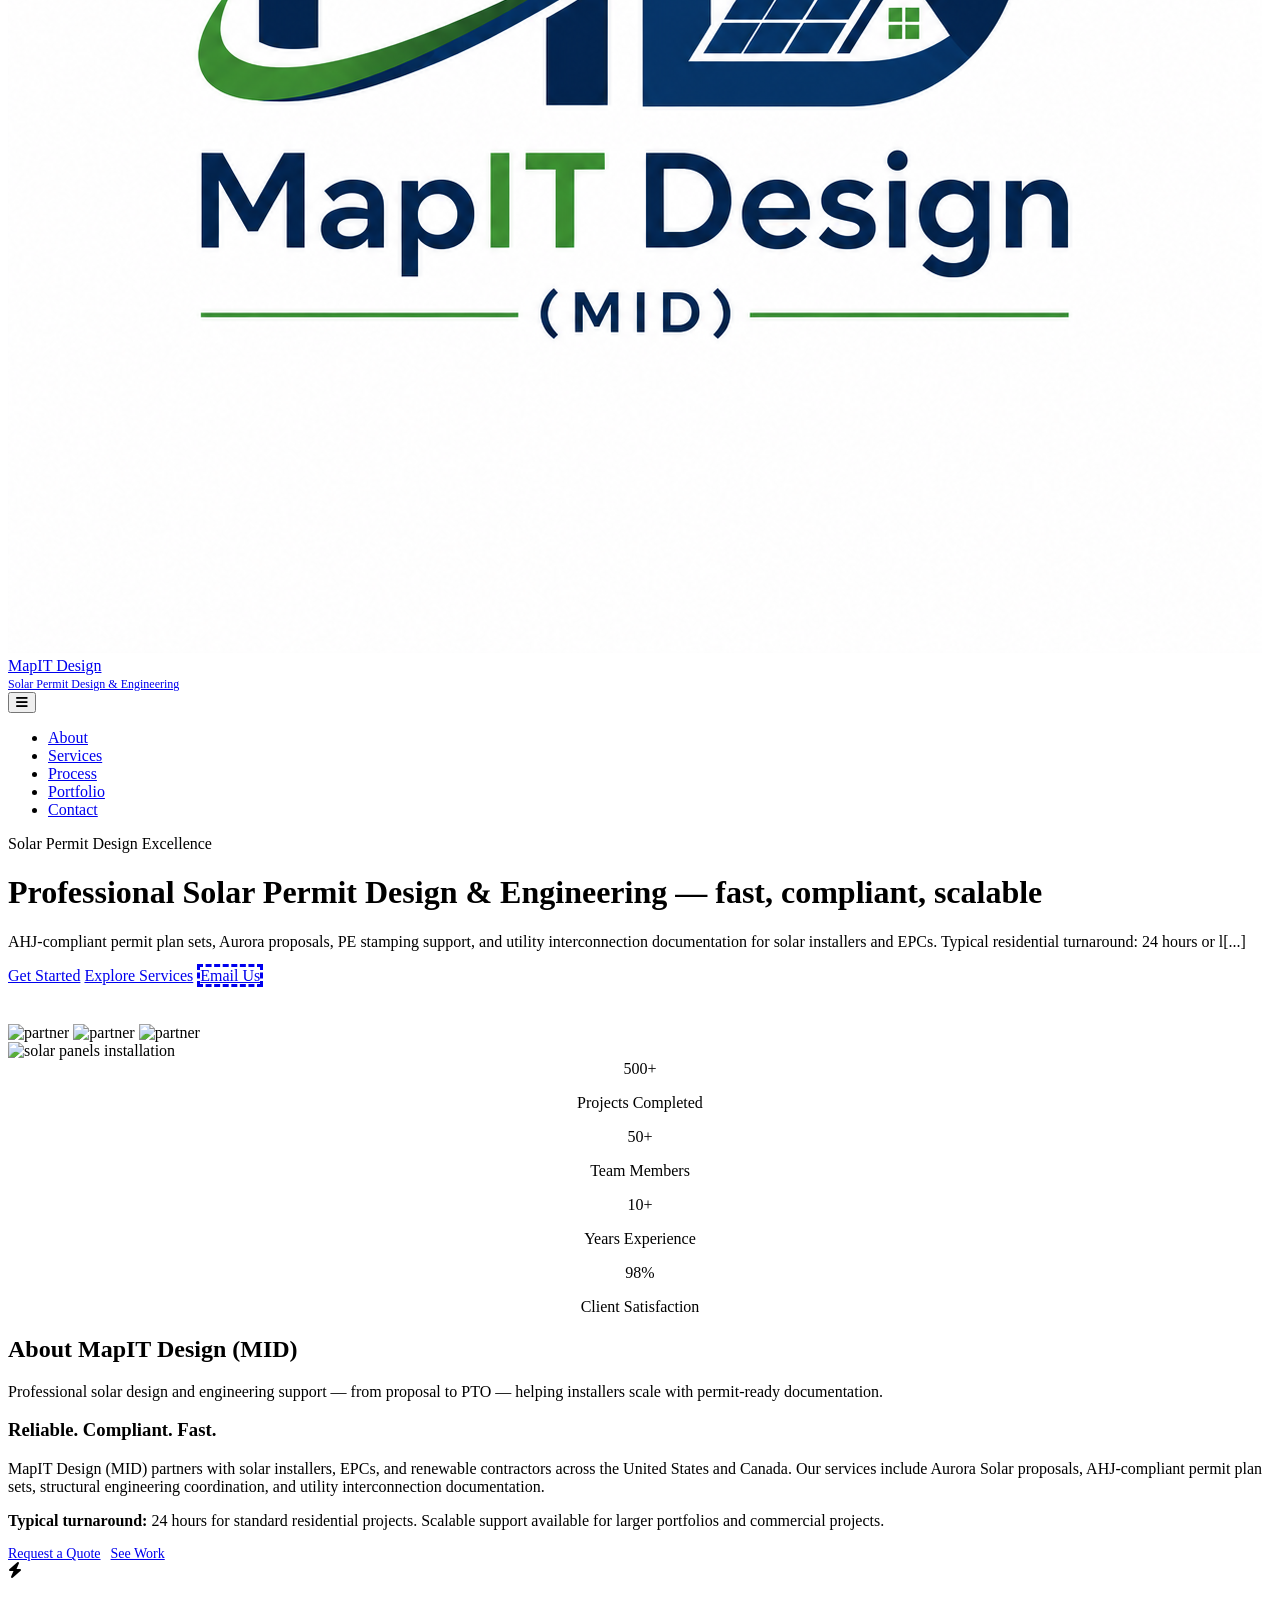
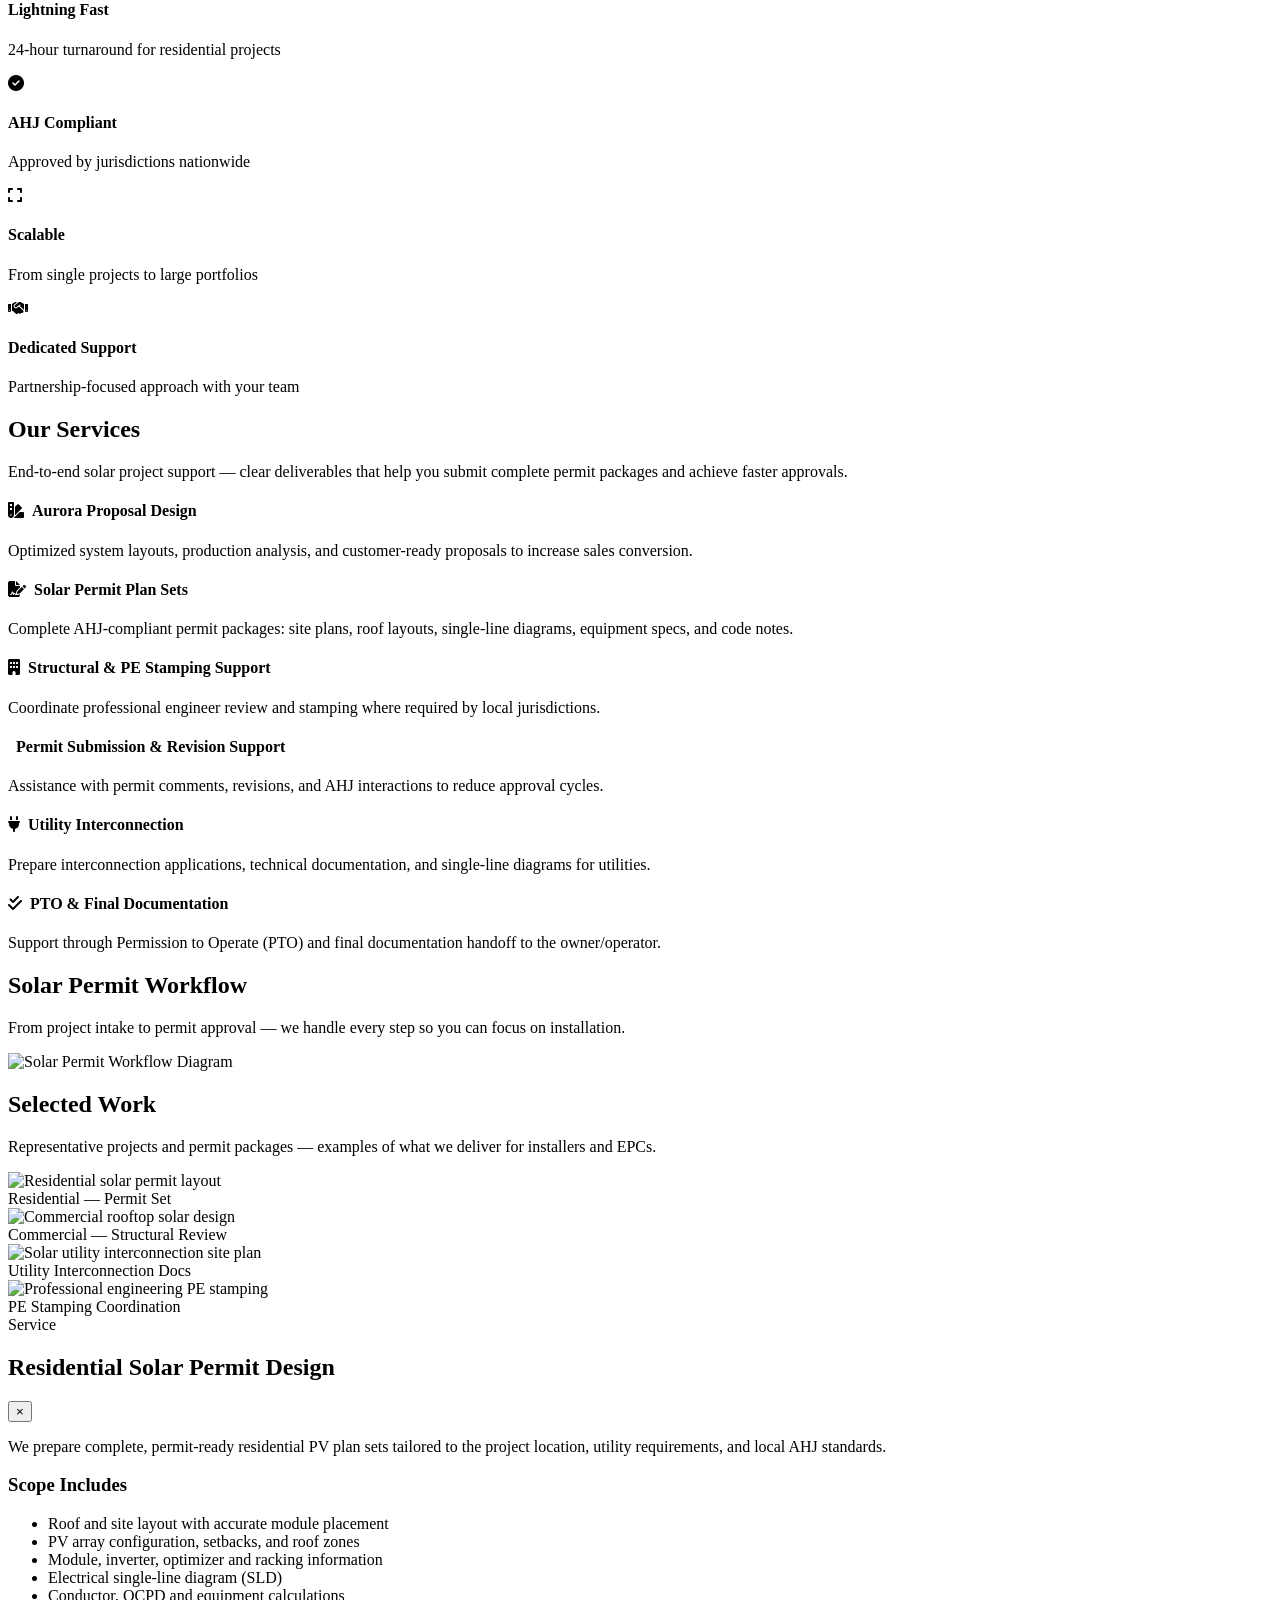
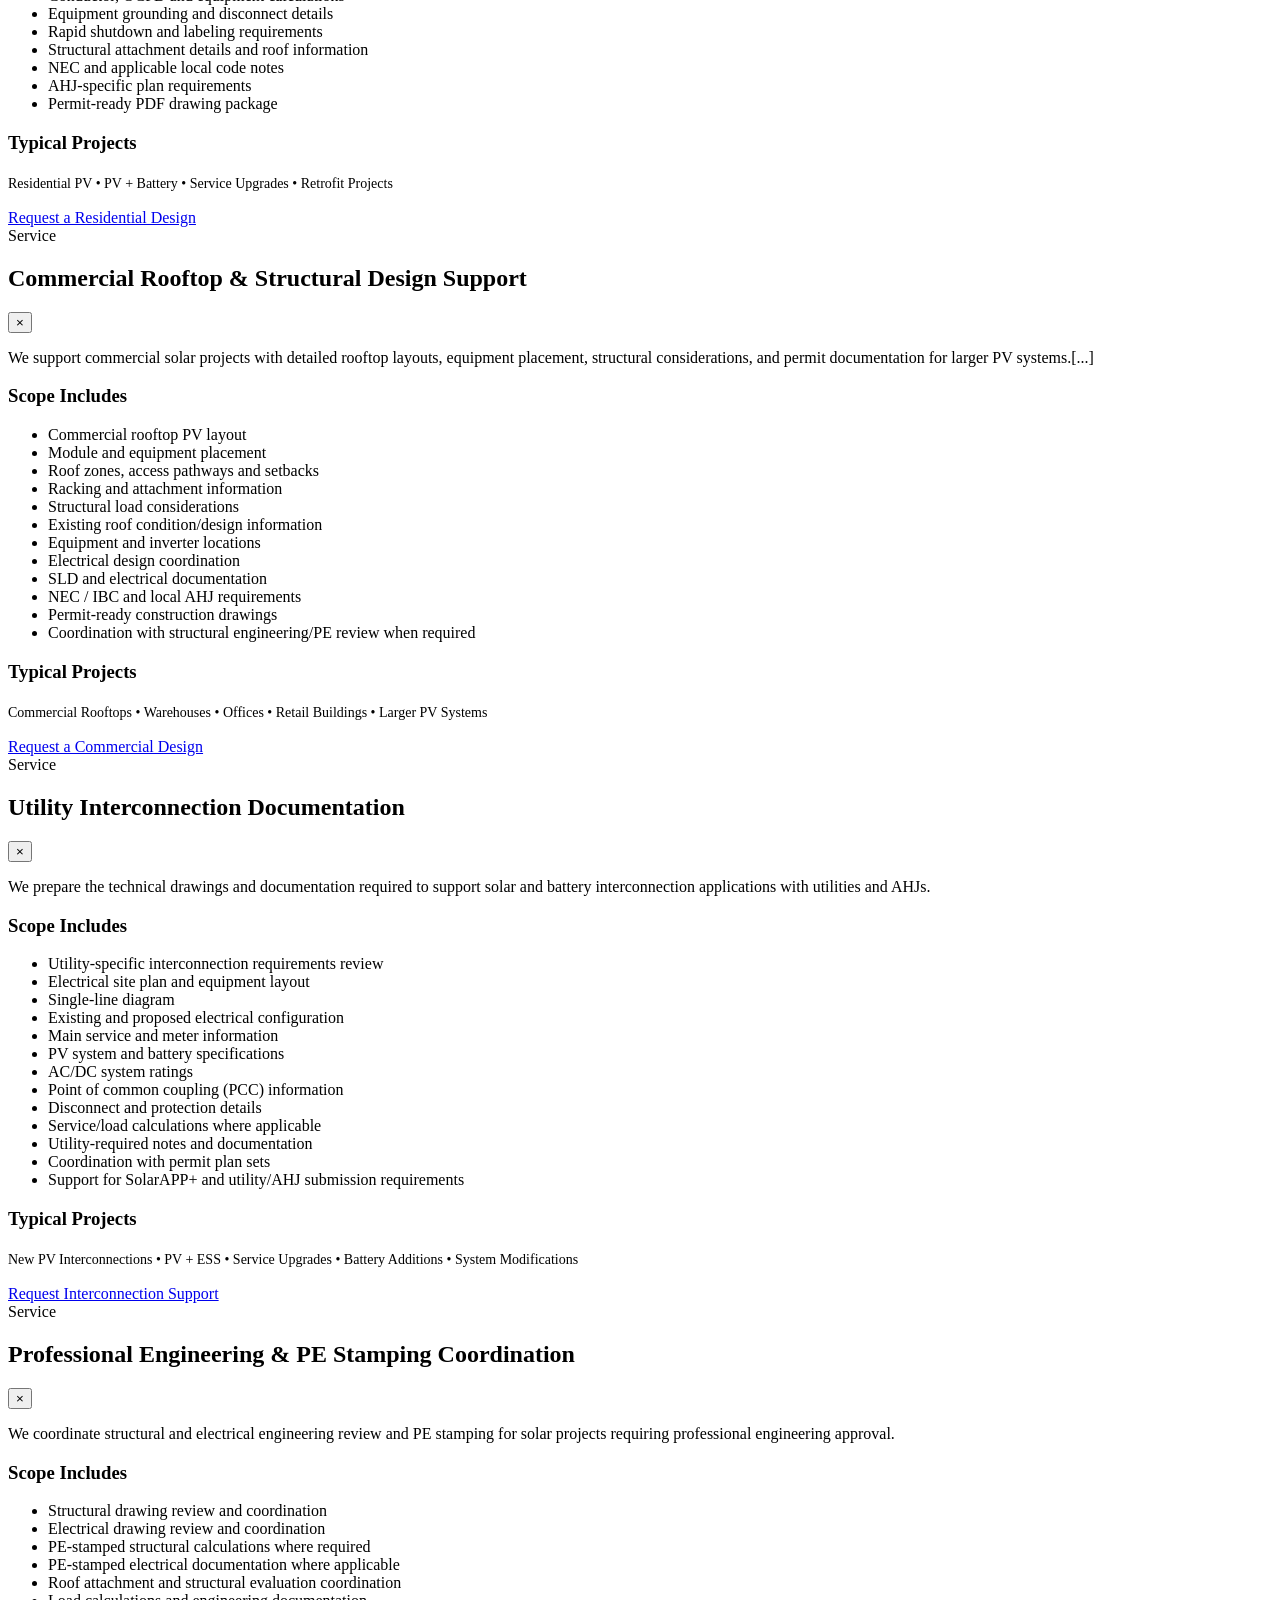
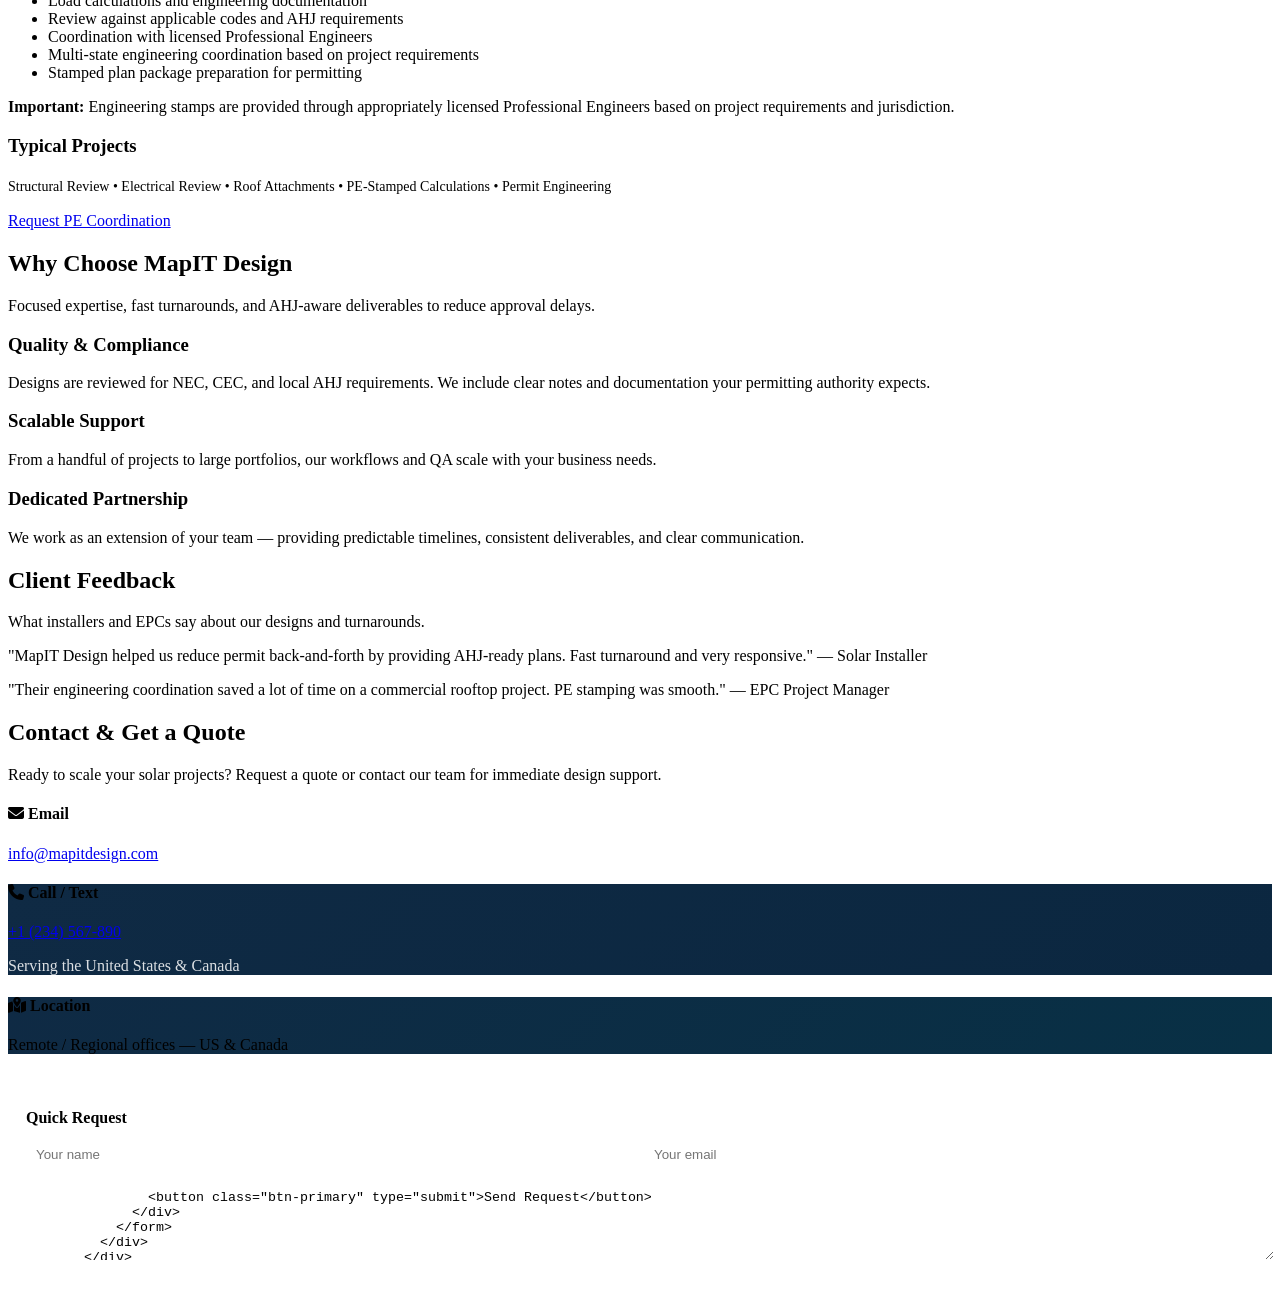
==== commit 6c782870: "Fix About section: remove broken image and improve visual design with feature cards and icons" ====
--- a/index.html
+++ b/index.html
@@ -3,7 +3,7 @@
 <head>
   <meta charset="utf-8" />
   <meta name="viewport" content="width=device-width,initial-scale=1" />
-  <meta name="description" content="MapIT Design (MID) provides professional, AHJ-compliant solar permit design, Aurora proposals, PE stamping, and GIS mapping solutions for solar installers and EPCs." />
+  <meta name="description" content="MapIT Design (MID) provides professional, AHJ-compliant solar permit design, Aurora proposals, PE stamping, and GIS mapping solutions for solar installers and EPCs.[...]
   <title>MapIT Design (MID) | Professional Solar Permit Design & Engineering</title>
 
   <!-- Google Fonts -->
@@ -12,7 +12,7 @@
   <link href="https://fonts.googleapis.com/css2?family=Inter:wght@300;400;600;700;800&display=swap" rel="stylesheet" />
 
   <!-- Font Awesome -->
-  <link rel="stylesheet" href="https://cdnjs.cloudflare.com/ajax/libs/font-awesome/6.4.0/css/all.min.css" integrity="sha512-pb8H6kQmY3u6Yv+ZQkFq3k1d4X9j1wO9i2VJ7p3G2Q1o5g6h2k9z1Vw5YbR0Qm2vZP1l6T2X" crossorigin="anonymous" referrerpolicy="no-referrer" />
+  <link rel="stylesheet" href="https://cdnjs.cloudflare.com/ajax/libs/font-awesome/6.4.0/css/all.min.css" integrity="sha512-pb8H6kQmY3u6Yv+ZQkFq3k1d4X9j1wO9i2VJ7p3G2Q1o5g6h2k9z1Vw5YbR0Qm2vZP1l6T2X" cr[...]
 
   <style>
     :root{
@@ -40,7 +40,7 @@
 
     /* NAV */
     .navbar{position:sticky;top:12px;z-index:1200;padding:10px 0}
-    .nav-inner{display:flex;align-items:center;gap:20px;background:linear-gradient(180deg, rgba(255,255,255,0.6), rgba(255,255,255,0.5));backdrop-filter:blur(6px);border-radius:16px;padding:10px;border:1px solid rgba(255,255,255,.12)}
+    .nav-inner{display:flex;align-items:center;gap:20px;background:linear-gradient(180deg, rgba(255,255,255,0.6), rgba(255,255,255,0.5));backdrop-filter:blur(6px);border-radius:16px;padding:10px;borde[...]
     .logo{display:flex;align-items:center;gap:12px;text-decoration:none}
     .logo img{height:46px;width:auto;display:block}
     .brand-title{font-weight:700;color:var(--mid-dark-blue);font-size:18px}
@@ -104,6 +104,13 @@
     /* ABOUT */
     .about-grid{display:grid;grid-template-columns:1fr 1fr;gap:28px;align-items:center}
     .about-grid img{width:100%;border-radius:12px;box-shadow:var(--shadow);object-fit:cover;height:320px}
+    
+    /* ABOUT FEATURES */
+    .about-features{display:grid;grid-template-columns:repeat(auto-fit,minmax(180px,1fr));gap:16px;margin-top:28px}
+    .about-feature-item{background:linear-gradient(135deg,rgba(16,185,129,0.08),rgba(22,163,74,0.05));padding:20px;border-radius:12px;border:1px solid rgba(16,185,129,0.2);text-align:center}
+    .about-feature-item i{font-size:32px;color:var(--mid-green);margin-bottom:12px;display:block}
+    .about-feature-item h4{color:var(--mid-dark-blue);font-size:14px;font-weight:700;margin-bottom:6px}
+    .about-feature-item p{color:var(--muted);font-size:13px;line-height:1.4}
 
     /* SERVICES */
     .services-grid{display:grid;grid-template-columns:repeat(auto-fit,minmax(240px,1fr));gap:18px}
@@ -281,6 +288,7 @@
     @media (max-width:700px){
       .testimonials{grid-template-columns:1fr}
       .about-grid{grid-template-columns:1fr}
+      .about-features{grid-template-columns:repeat(2,1fr)}
       .counters-grid{grid-template-columns:repeat(2,1fr)}
       .modal{
         width:95%;
@@ -332,7 +340,7 @@
       <div>
         <span class="badge">Solar Permit Design Excellence</span>
         <h1>Professional Solar Permit Design &amp; Engineering — fast, compliant, scalable</h1>
-        <p>AHJ-compliant permit plan sets, Aurora proposals, PE stamping support, and utility interconnection documentation for solar installers and EPCs. Typical residential turnaround: 24 hours or less.</p>
+        <p>AHJ-compliant permit plan sets, Aurora proposals, PE stamping support, and utility interconnection documentation for solar installers and EPCs. Typical residential turnaround: 24 hours or l[...]
 
         <div class="hero-actions">
           <a class="btn-primary" href="#contact">Get Started</a>
@@ -362,7 +370,7 @@
       </div>
 
       <div>
-        <img src="https://images.unsplash.com/photo-1509395176047-4a66953fd231?q=80&w=900&auto=format&fit=crop&ixlib=rb-4.0.3&s=7a8f9f7d93f1b6c5432a7b4c2530a8ea" alt="solar panels installation" style="width:100%;border-radius:12px;box-shadow:var(--shadow)">
+        <img src="https://images.unsplash.com/photo-1509395176047-4a66953fd231?q=80&w=900&auto=format&fit=crop&ixlib=rb-4.0.3&s=7a8f9f7d93f1b6c5432a7b4c2530a8ea" alt="solar panels installation" s[...]
       </div>
     </div>
   </header>
@@ -408,7 +416,28 @@
           </div>
         </div>
         <div>
-          <img src="https://images.unsplash.com/photo-1582719478250-17b5c5c1e8e7?q=80&w=1200&auto=format&fit=crop&ixlib=rb-4.0.3&s=1f4fe0c4f4b6b23b4a1b1a5a5e5b6c3d" alt="Solar permit plans and design documentation" style="width:100%">
+          <div class="about-features">
+            <div class="about-feature-item">
+              <i class="fa-solid fa-bolt"></i>
+              <h4>Lightning Fast</h4>
+              <p>24-hour turnaround for residential projects</p>
+            </div>
+            <div class="about-feature-item">
+              <i class="fa-solid fa-check-circle"></i>
+              <h4>AHJ Compliant</h4>
+              <p>Approved by jurisdictions nationwide</p>
+            </div>
+            <div class="about-feature-item">
+              <i class="fa-solid fa-expand"></i>
+              <h4>Scalable</h4>
+              <p>From single projects to large portfolios</p>
+            </div>
+            <div class="about-feature-item">
+              <i class="fa-solid fa-handshake"></i>
+              <h4>Dedicated Support</h4>
+              <p>Partnership-focused approach with your team</p>
+            </div>
+          </div>
         </div>
       </div>
     </div>
@@ -543,7 +572,7 @@
         <button class="modal-close" aria-label="Close modal" data-close>×</button>
       </div>
       <div class="modal-body">
-        <p class="modal-description">We support commercial solar projects with detailed rooftop layouts, equipment placement, structural considerations, and permit documentation for larger PV systems.</p>
+        <p class="modal-description">We support commercial solar projects with detailed rooftop layouts, equipment placement, structural considerations, and permit documentation for larger PV systems.[...]
         
         <div class="modal-section">
           <h3>Scope Includes</h3>
@@ -732,7 +761,7 @@
               <input type="email" name="email" placeholder="Your email" style="flex:1;padding:10px;border-radius:8px;border:1px solid var(--border-subtle)" required>
             </div>
             <div style="margin-top:8px">
-              <textarea name="message" rows="4" placeholder="Project details, site city/state, expected timeline" style="width:100%;padding:10px;border-radius:8px;border:1px solid var(--border-subtle)"></textarea>
+              <textarea name="message" rows="4" placeholder="Project details, site city/state, expected timeline" style="width:100%;padding:10px;border-radius:8px;border:1px solid var(--border-subtle)[...]
             </div>
             <div style="margin-top:8px;text-align:right">
               <button class="btn-primary" type="submit">Send Request</button>
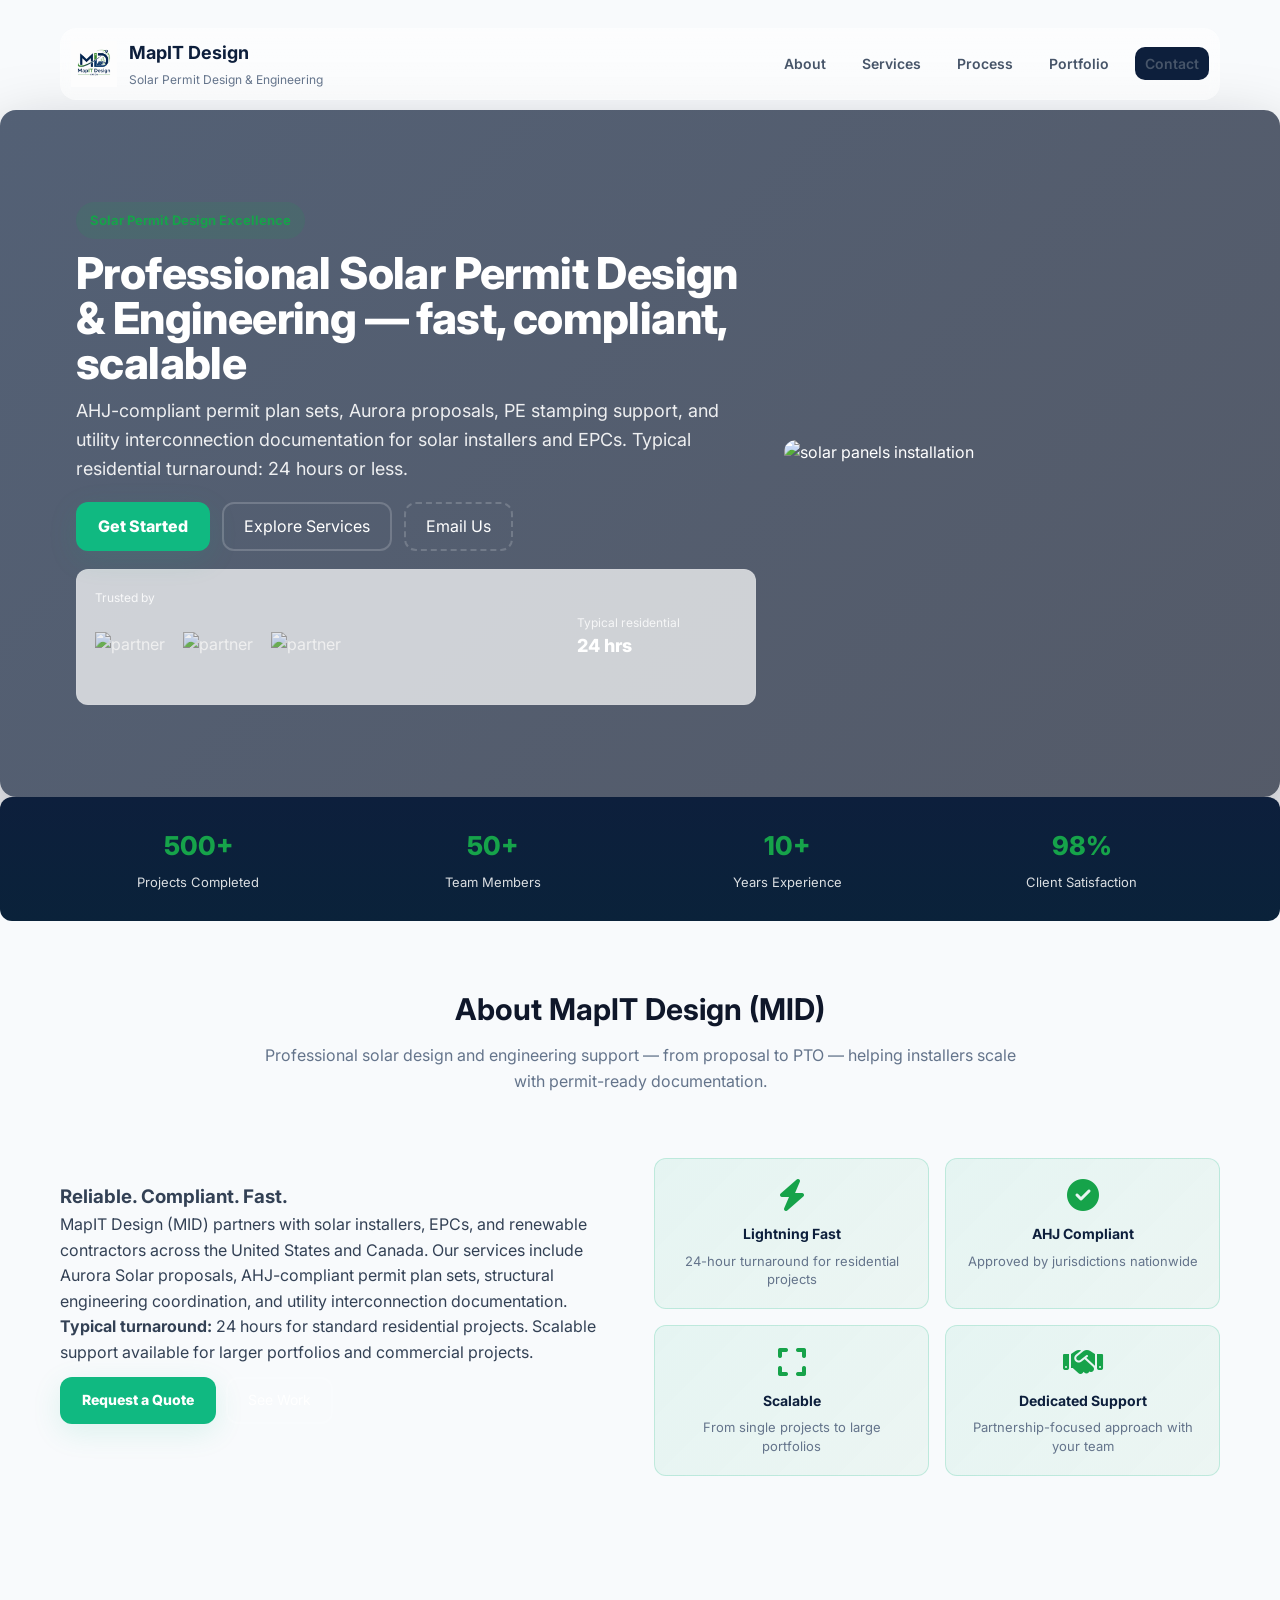
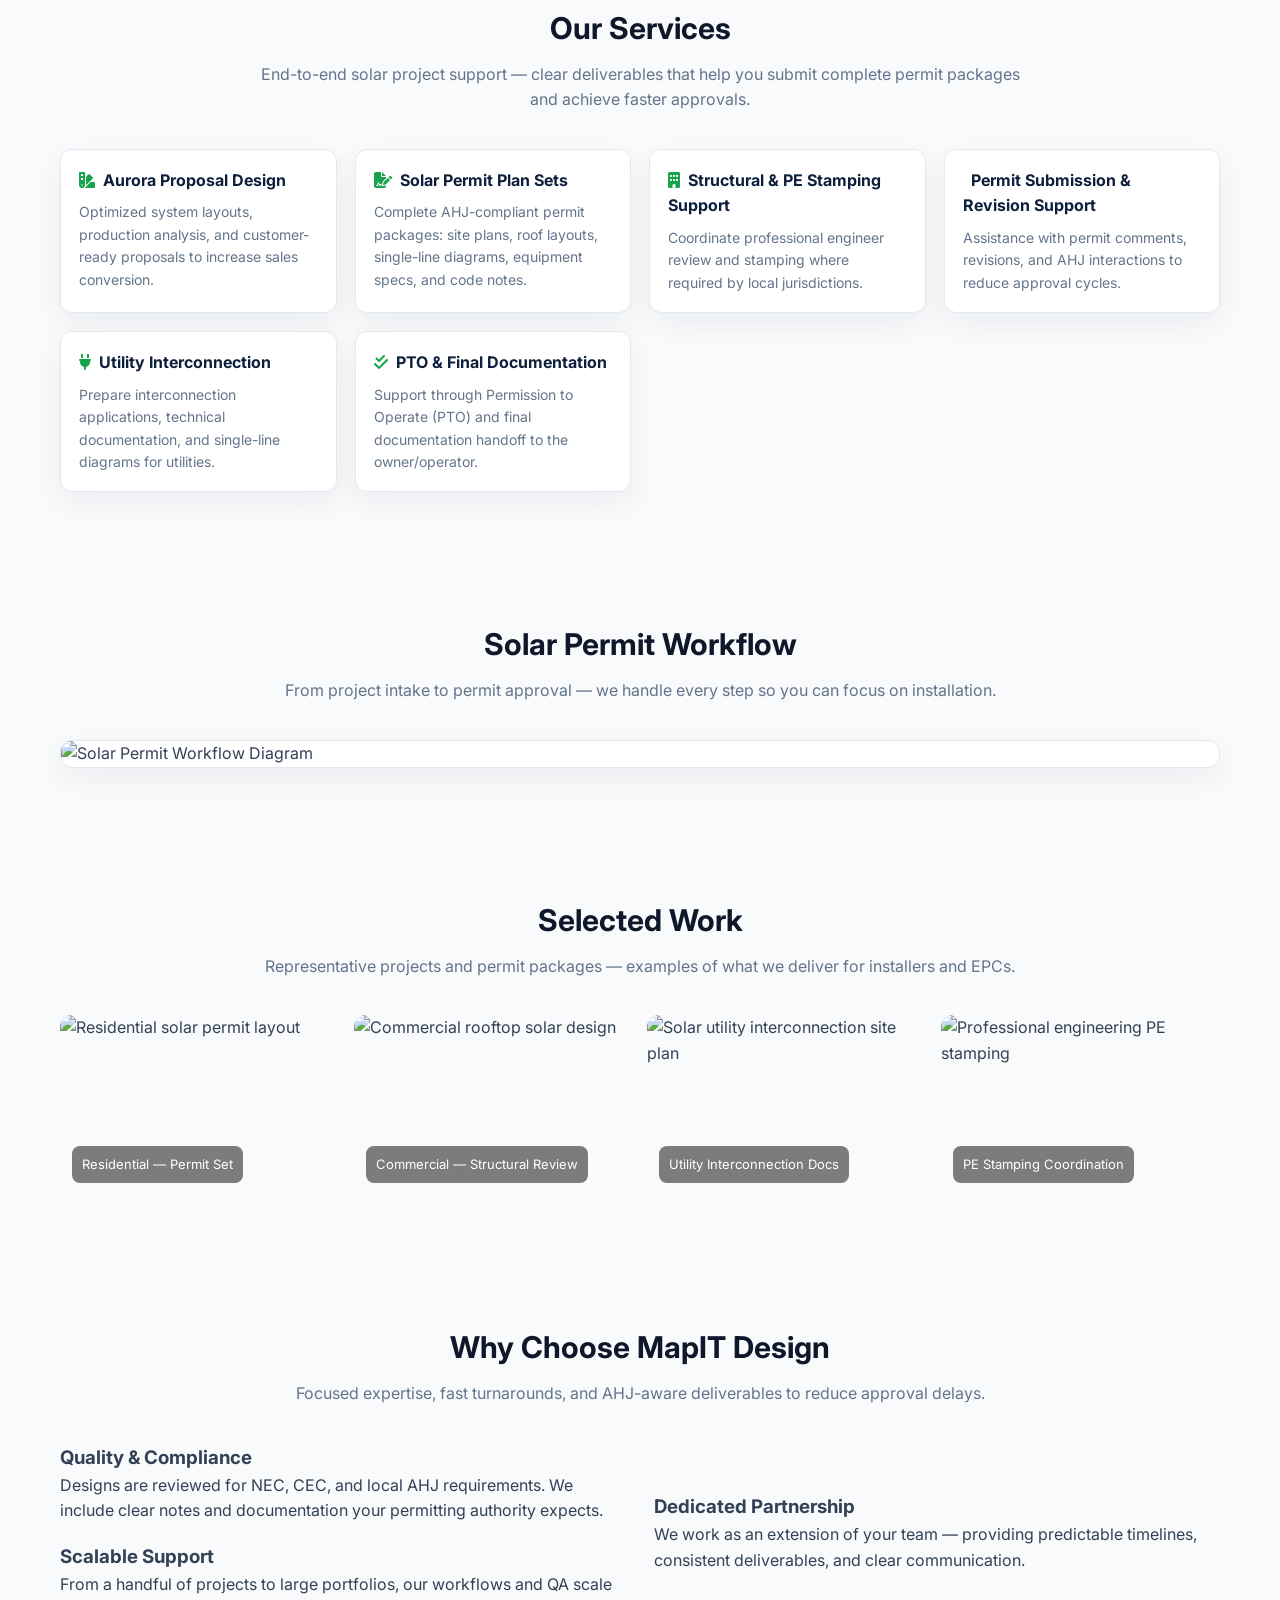
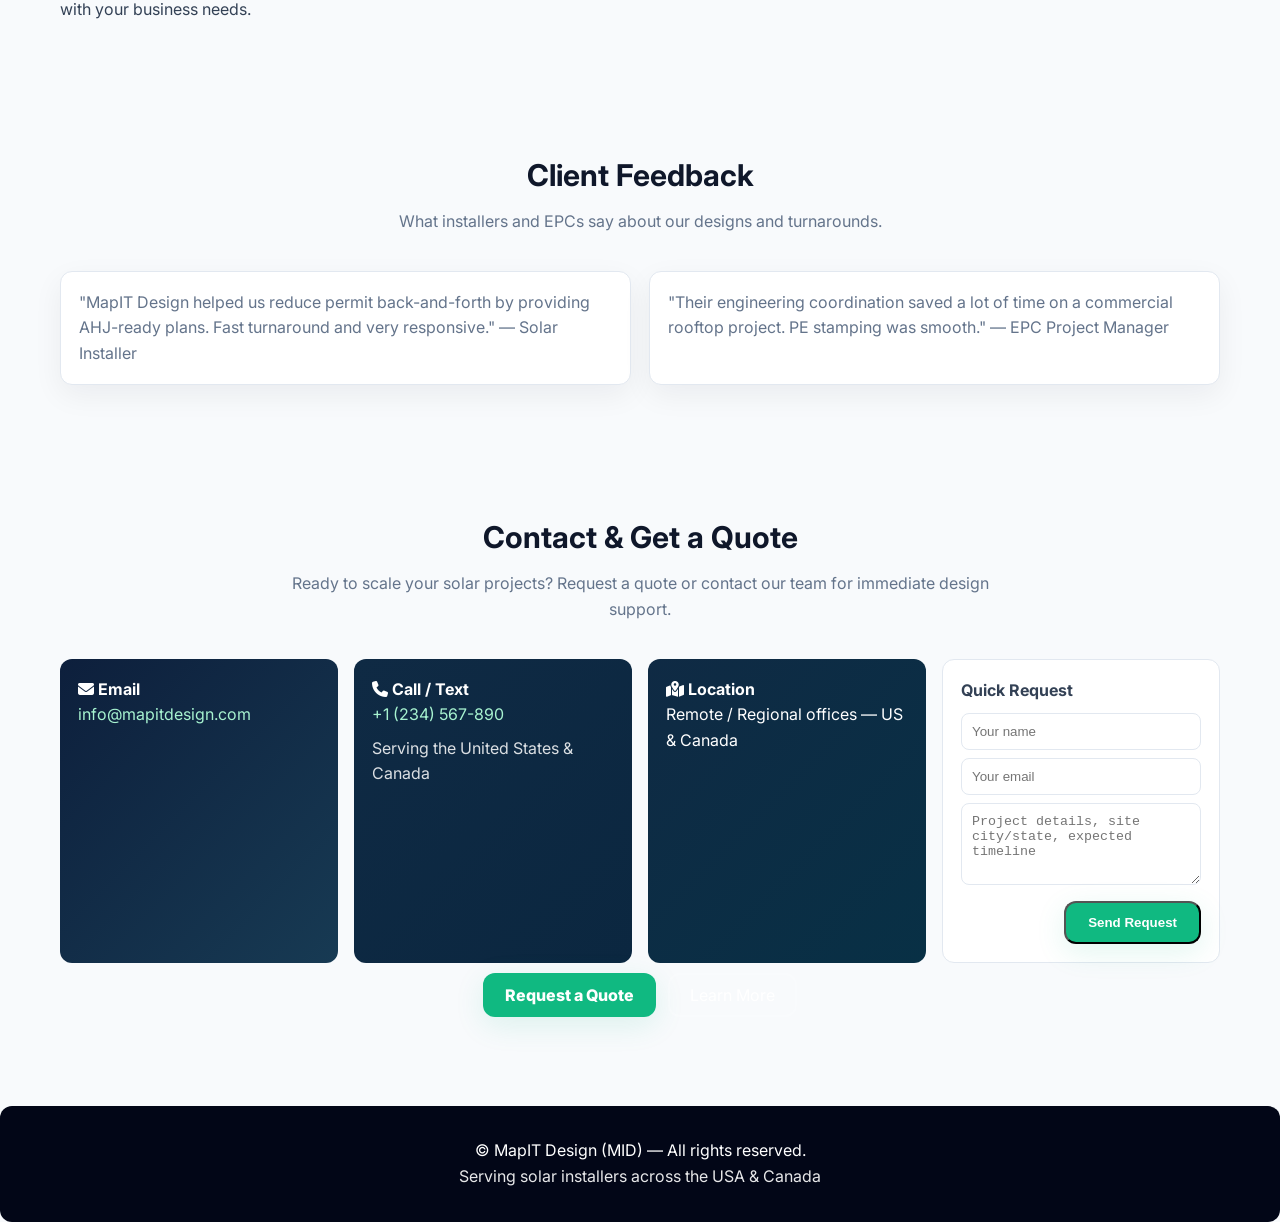
==== commit 4e59e6eb: "Restore and fix HTML: repair corrupted CSS and maintain About section improvements with feature card" ====
--- a/index.html
+++ b/index.html
@@ -3,7 +3,7 @@
 <head>
   <meta charset="utf-8" />
   <meta name="viewport" content="width=device-width,initial-scale=1" />
-  <meta name="description" content="MapIT Design (MID) provides professional, AHJ-compliant solar permit design, Aurora proposals, PE stamping, and GIS mapping solutions for solar installers and EPCs.[...]
+  <meta name="description" content="MapIT Design (MID) provides professional, AHJ-compliant solar permit design, Aurora proposals, PE stamping, and GIS mapping solutions for solar installers and EPCs.">
   <title>MapIT Design (MID) | Professional Solar Permit Design & Engineering</title>
 
   <!-- Google Fonts -->
@@ -12,7 +12,7 @@
   <link href="https://fonts.googleapis.com/css2?family=Inter:wght@300;400;600;700;800&display=swap" rel="stylesheet" />
 
   <!-- Font Awesome -->
-  <link rel="stylesheet" href="https://cdnjs.cloudflare.com/ajax/libs/font-awesome/6.4.0/css/all.min.css" integrity="sha512-pb8H6kQmY3u6Yv+ZQkFq3k1d4X9j1wO9i2VJ7p3G2Q1o5g6h2k9z1Vw5YbR0Qm2vZP1l6T2X" cr[...]
+  <link rel="stylesheet" href="https://cdnjs.cloudflare.com/ajax/libs/font-awesome/6.4.0/css/all.min.css" integrity="sha512-pb8H6kQmY3u6Yv+ZQkFq3k1d4X9j1wO9i2VJ7p3G2Q1o5g6h2k9z1Vw5YbR0Qm2vZP1l6T2X" crossorigin="anonymous" />
 
   <style>
     :root{
@@ -40,7 +40,7 @@
 
     /* NAV */
     .navbar{position:sticky;top:12px;z-index:1200;padding:10px 0}
-    .nav-inner{display:flex;align-items:center;gap:20px;background:linear-gradient(180deg, rgba(255,255,255,0.6), rgba(255,255,255,0.5));backdrop-filter:blur(6px);border-radius:16px;padding:10px;borde[...]
+    .nav-inner{display:flex;align-items:center;gap:20px;background:linear-gradient(180deg, rgba(255,255,255,0.6), rgba(255,255,255,0.5));backdrop-filter:blur(6px);border-radius:16px;padding:10px;border:1px solid rgba(255,255,255,.08)}
     .logo{display:flex;align-items:center;gap:12px;text-decoration:none}
     .logo img{height:46px;width:auto;display:block}
     .brand-title{font-weight:700;color:var(--mid-dark-blue);font-size:18px}
@@ -340,7 +340,7 @@
       <div>
         <span class="badge">Solar Permit Design Excellence</span>
         <h1>Professional Solar Permit Design &amp; Engineering — fast, compliant, scalable</h1>
-        <p>AHJ-compliant permit plan sets, Aurora proposals, PE stamping support, and utility interconnection documentation for solar installers and EPCs. Typical residential turnaround: 24 hours or l[...]
+        <p>AHJ-compliant permit plan sets, Aurora proposals, PE stamping support, and utility interconnection documentation for solar installers and EPCs. Typical residential turnaround: 24 hours or less.</p>
 
         <div class="hero-actions">
           <a class="btn-primary" href="#contact">Get Started</a>
@@ -370,7 +370,7 @@
       </div>
 
       <div>
-        <img src="https://images.unsplash.com/photo-1509395176047-4a66953fd231?q=80&w=900&auto=format&fit=crop&ixlib=rb-4.0.3&s=7a8f9f7d93f1b6c5432a7b4c2530a8ea" alt="solar panels installation" s[...]
+        <img src="https://images.unsplash.com/photo-1509395176047-4a66953fd231?q=80&w=900&auto=format&fit=crop&ixlib=rb-4.0.3&s=7a8f9f7d93f1b6c5432a7b4c2530a8ea" alt="solar panels installation" style="width:100%;border-radius:12px">
       </div>
     </div>
   </header>
@@ -572,7 +572,7 @@
         <button class="modal-close" aria-label="Close modal" data-close>×</button>
       </div>
       <div class="modal-body">
-        <p class="modal-description">We support commercial solar projects with detailed rooftop layouts, equipment placement, structural considerations, and permit documentation for larger PV systems.[...]
+        <p class="modal-description">We support commercial solar projects with detailed rooftop layouts, equipment placement, structural considerations, and permit documentation for larger PV systems.</p>
         
         <div class="modal-section">
           <h3>Scope Includes</h3>
@@ -761,7 +761,7 @@
               <input type="email" name="email" placeholder="Your email" style="flex:1;padding:10px;border-radius:8px;border:1px solid var(--border-subtle)" required>
             </div>
             <div style="margin-top:8px">
-              <textarea name="message" rows="4" placeholder="Project details, site city/state, expected timeline" style="width:100%;padding:10px;border-radius:8px;border:1px solid var(--border-subtle)[...]
+              <textarea name="message" rows="4" placeholder="Project details, site city/state, expected timeline" style="width:100%;padding:10px;border-radius:8px;border:1px solid var(--border-subtle)"></textarea>
             </div>
             <div style="margin-top:8px;text-align:right">
               <button class="btn-primary" type="submit">Send Request</button>
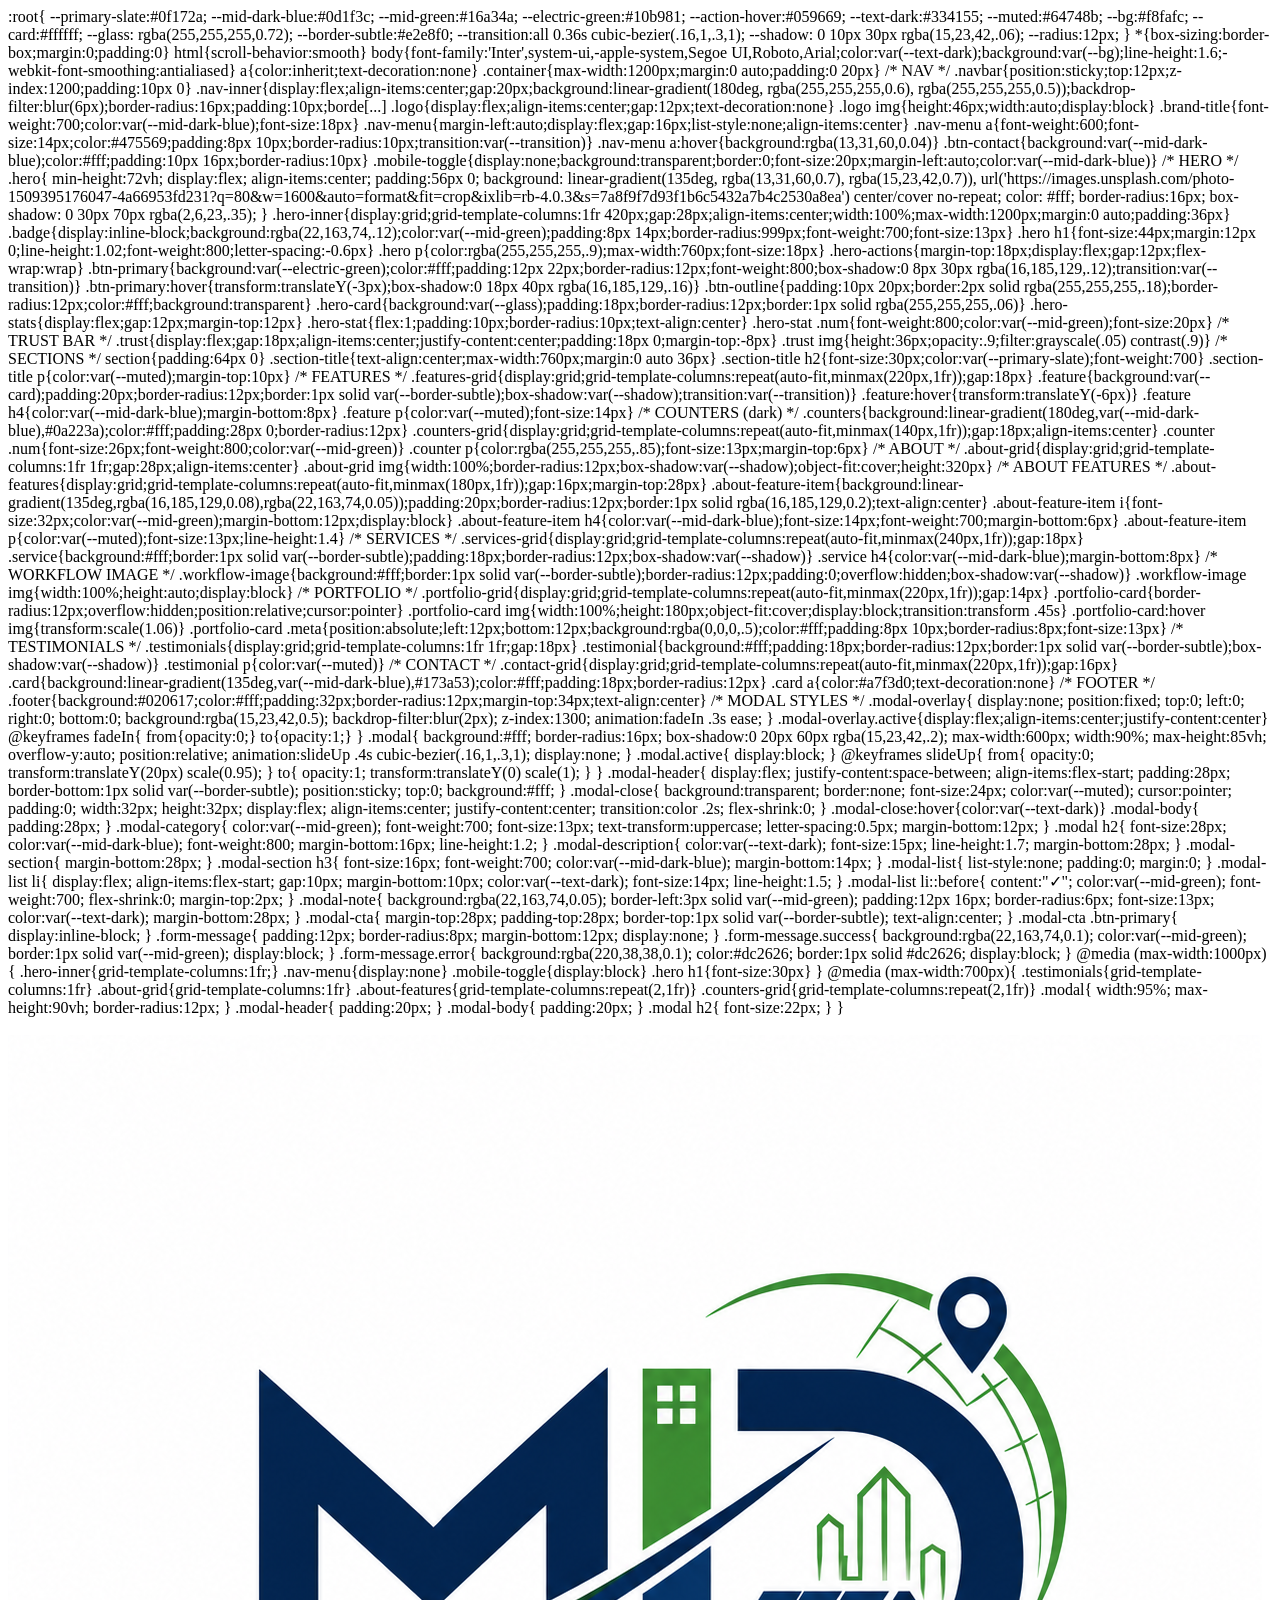
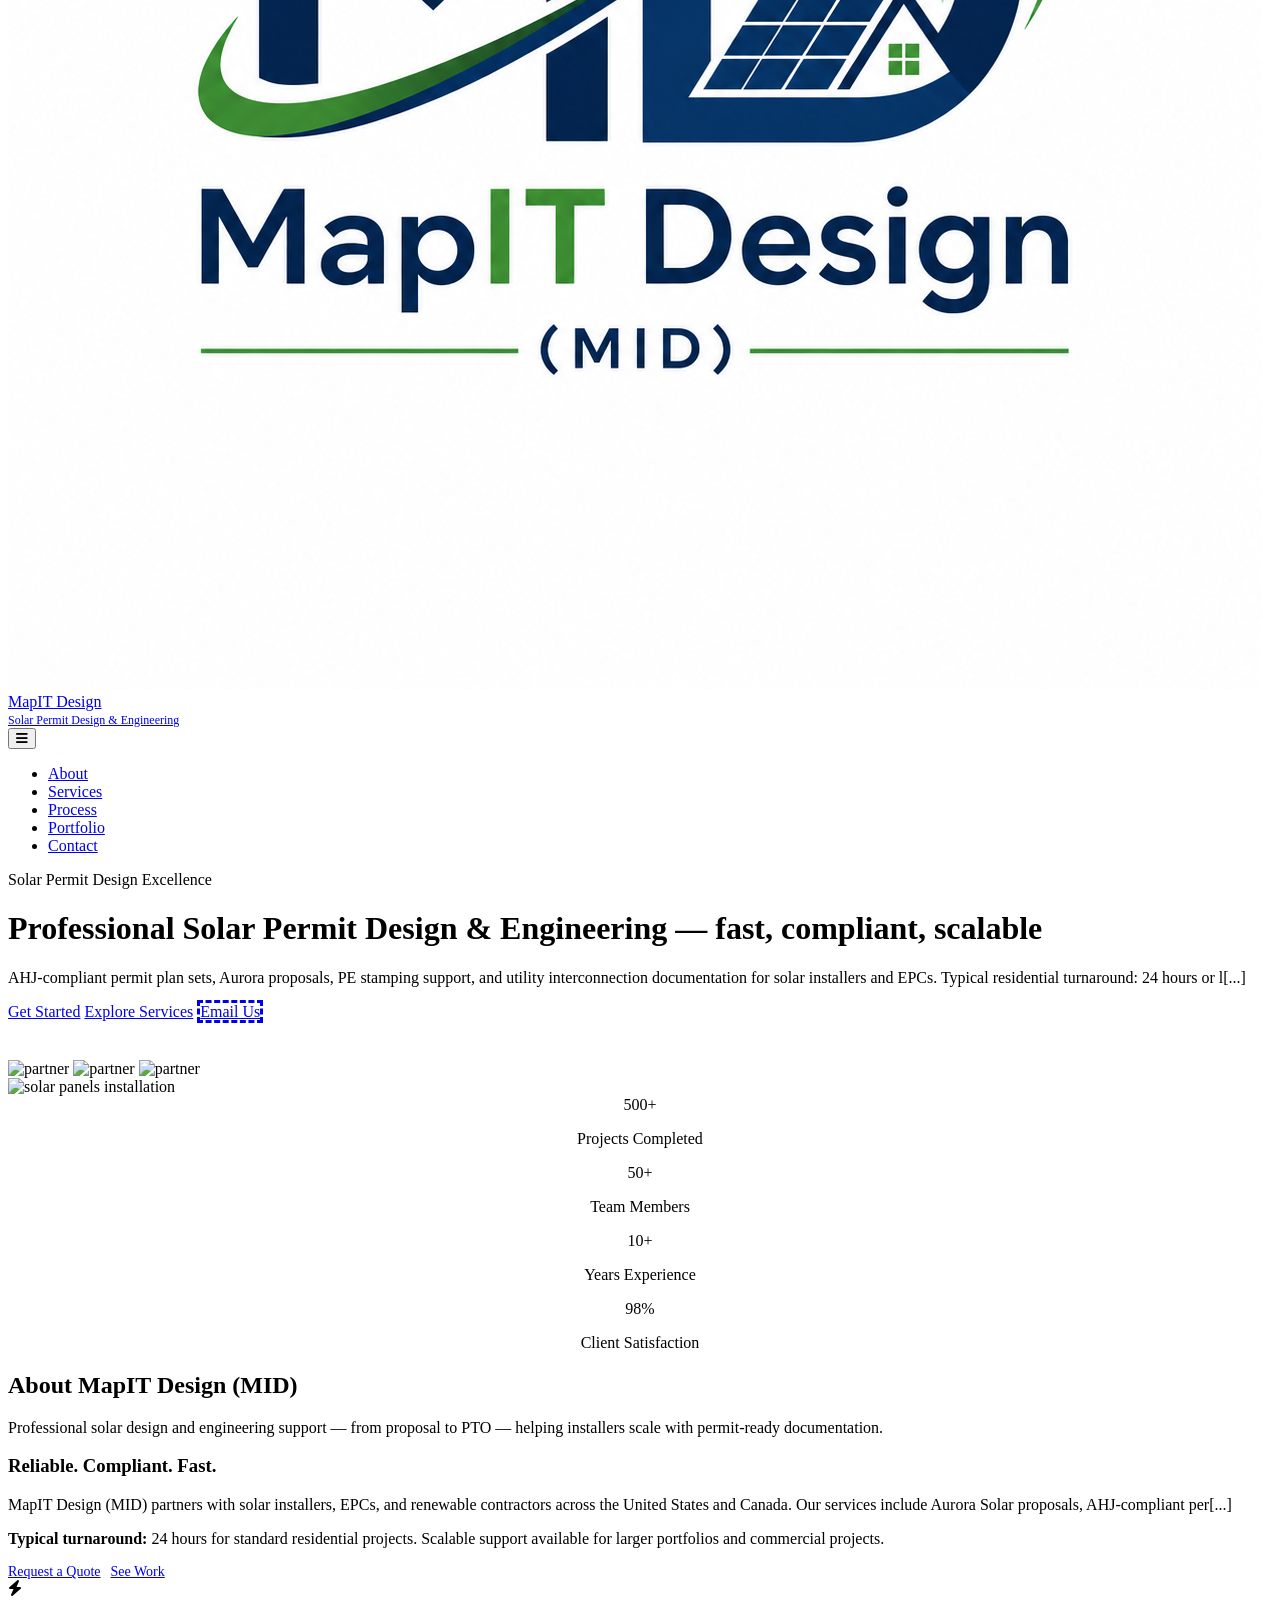
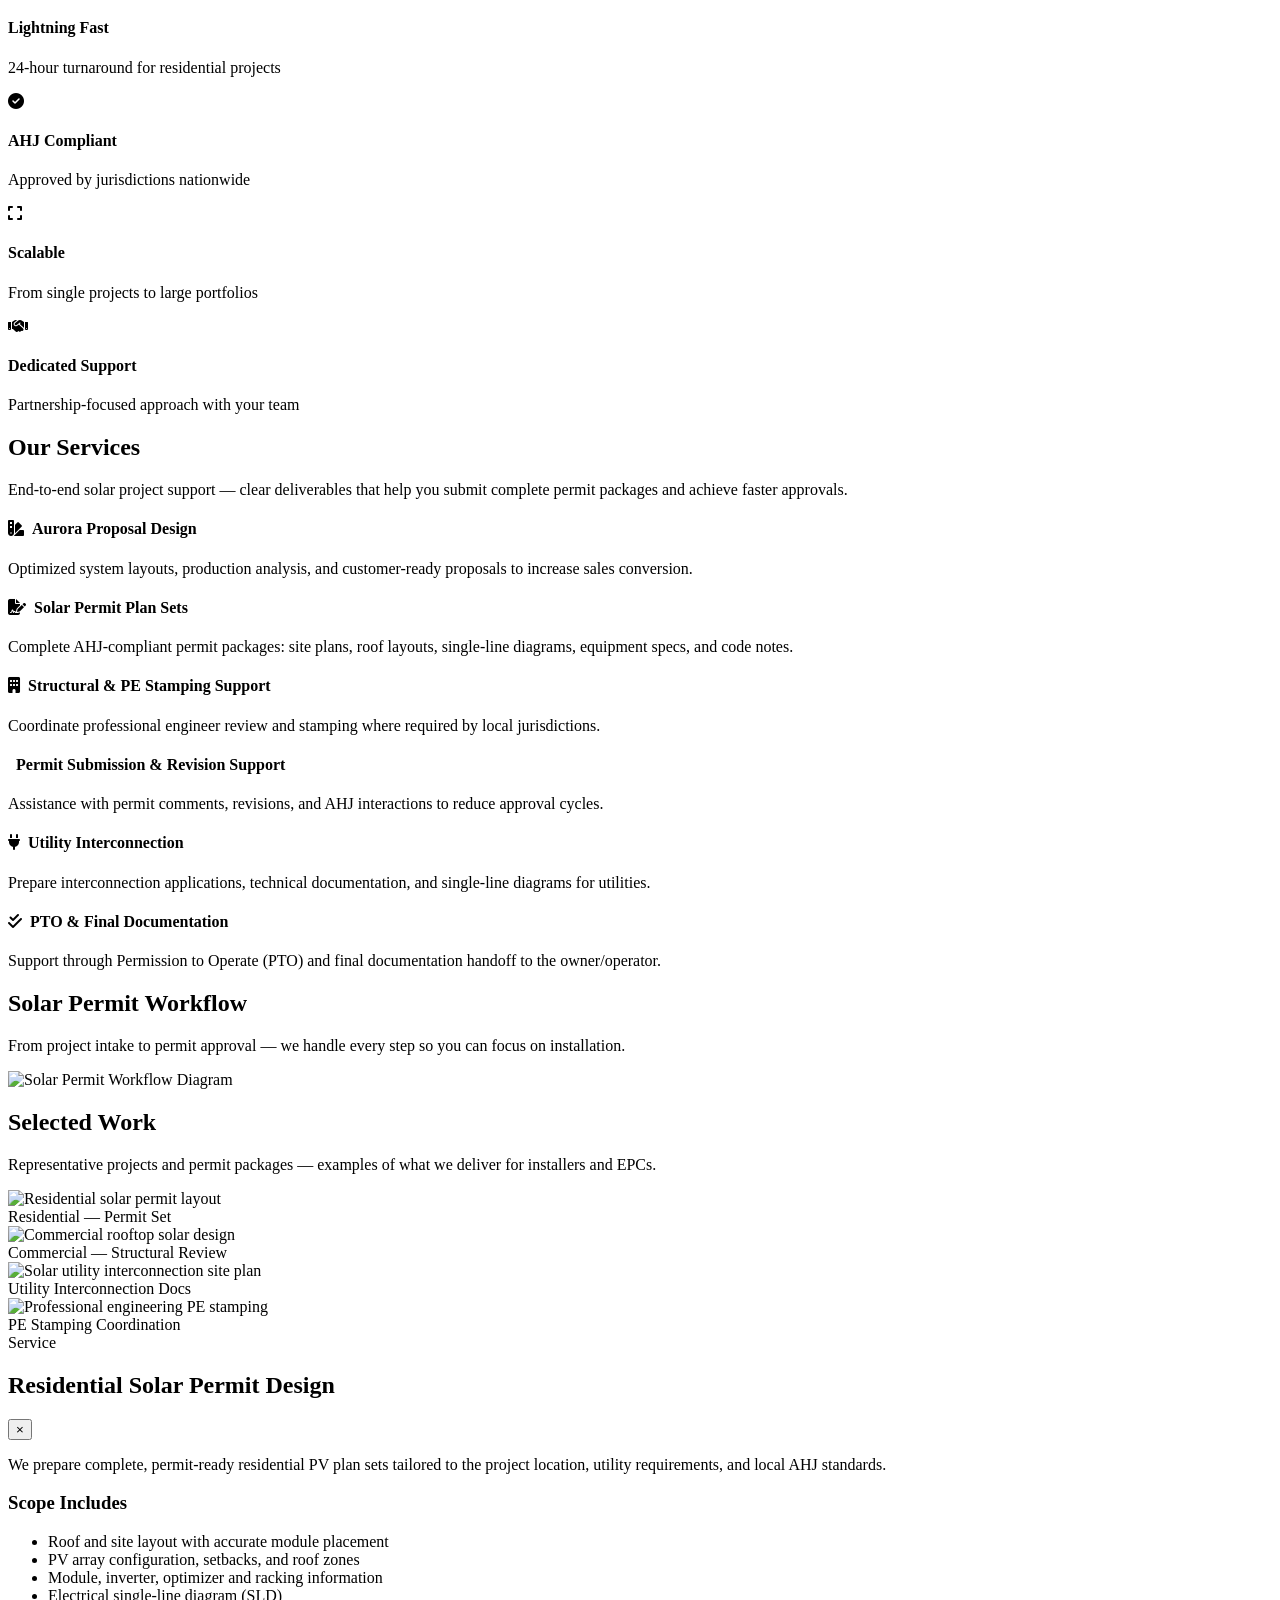
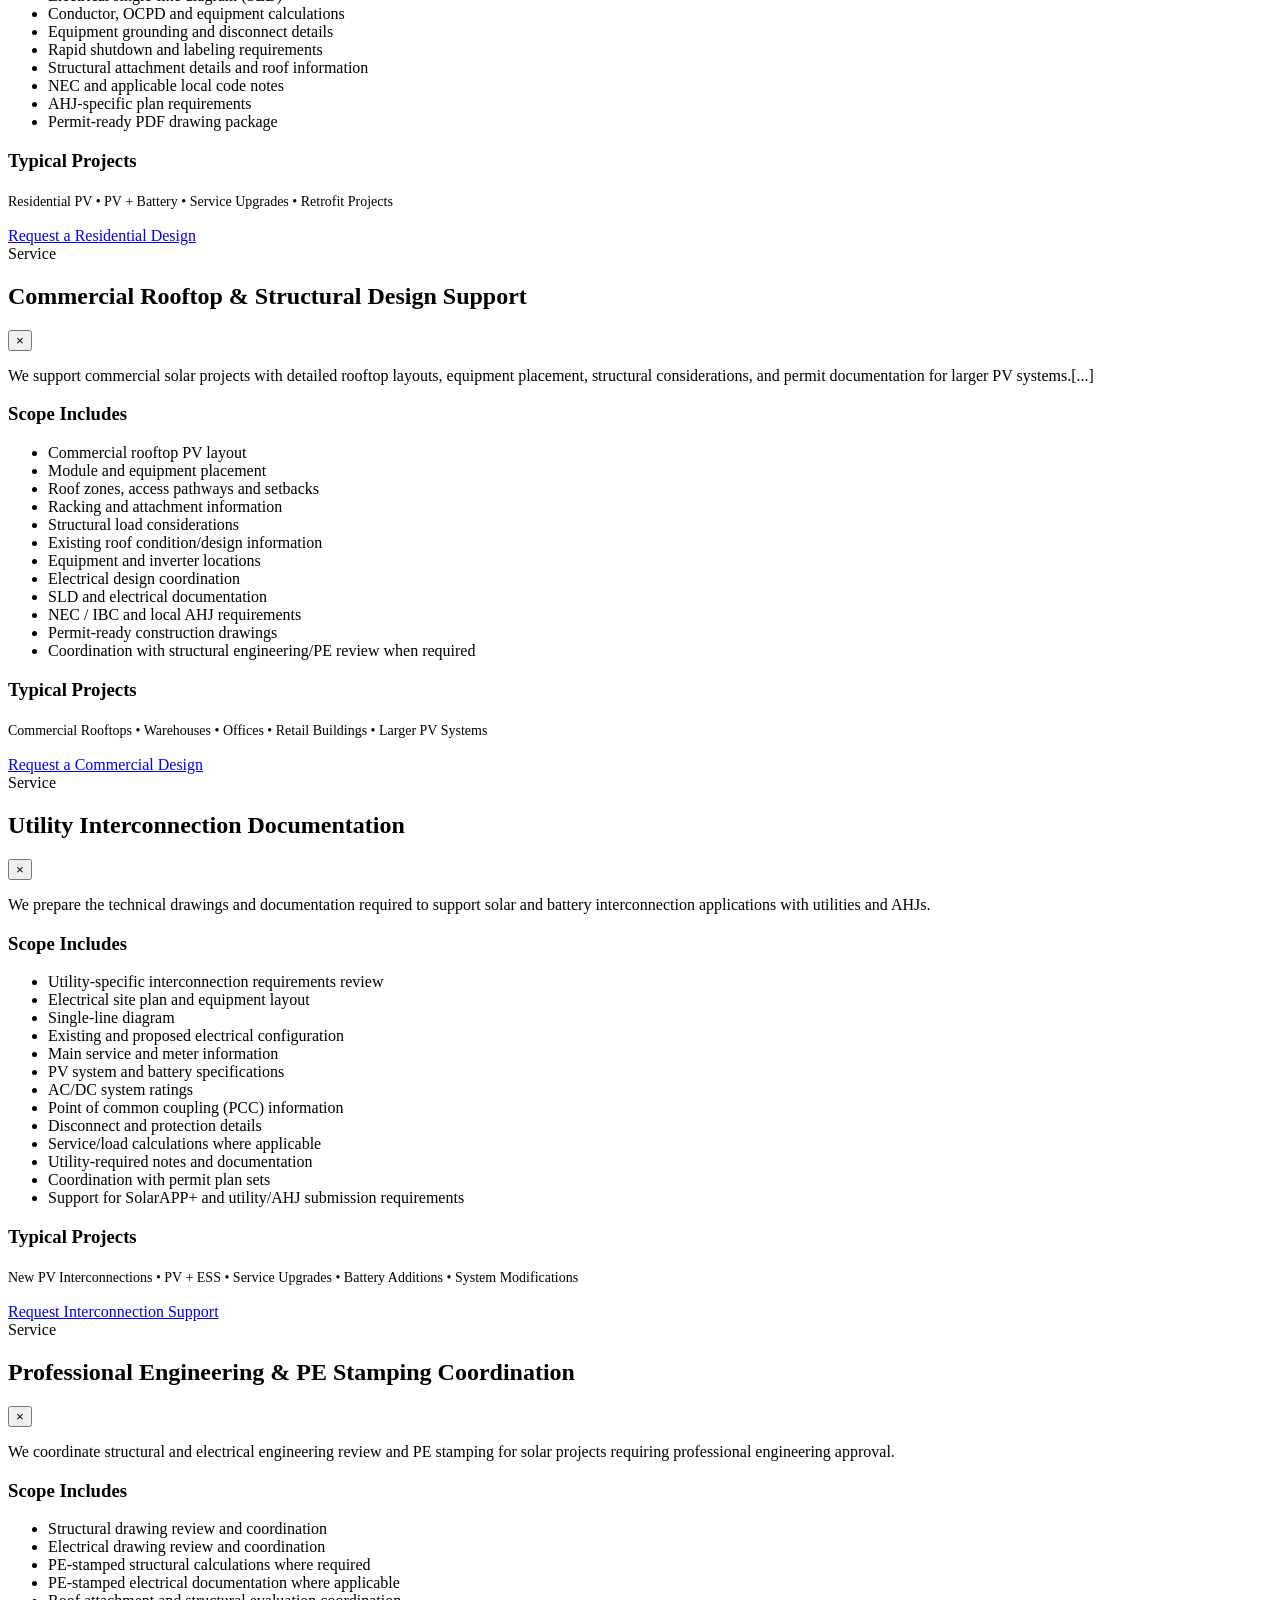
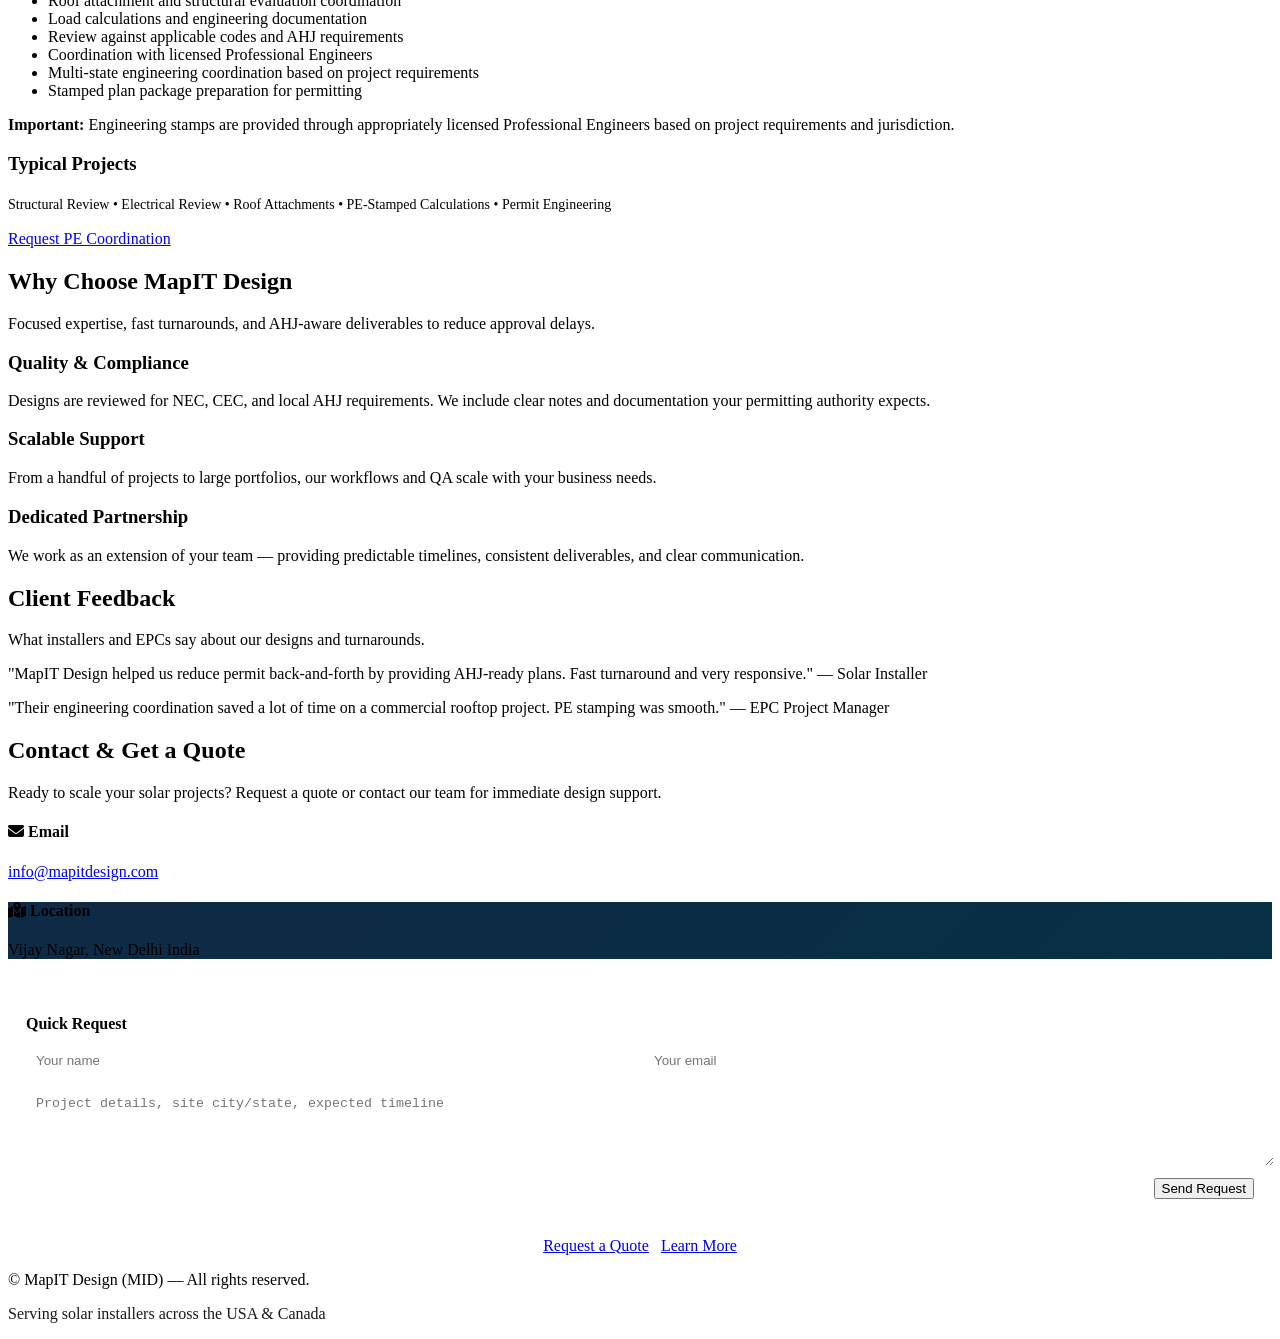
==== commit 5dfb988a: "Remove Call/Text section, update location to Vijay Nagar New Delhi India, and update Quick Request f" ====
--- a/index.html
+++ b/index.html
@@ -3,7 +3,7 @@
 <head>
   <meta charset="utf-8" />
   <meta name="viewport" content="width=device-width,initial-scale=1" />
-  <meta name="description" content="MapIT Design (MID) provides professional, AHJ-compliant solar permit design, Aurora proposals, PE stamping, and GIS mapping solutions for solar installers and EPCs.">
+  <meta name="description" content="MapIT Design (MID) provides professional, AHJ-compliant solar permit design, Aurora proposals, PE stamping, and GIS mapping solutions for solar installers and EPCs.[...]
   <title>MapIT Design (MID) | Professional Solar Permit Design & Engineering</title>
 
   <!-- Google Fonts -->
@@ -12,7 +12,7 @@
   <link href="https://fonts.googleapis.com/css2?family=Inter:wght@300;400;600;700;800&display=swap" rel="stylesheet" />
 
   <!-- Font Awesome -->
-  <link rel="stylesheet" href="https://cdnjs.cloudflare.com/ajax/libs/font-awesome/6.4.0/css/all.min.css" integrity="sha512-pb8H6kQmY3u6Yv+ZQkFq3k1d4X9j1wO9i2VJ7p3G2Q1o5g6h2k9z1Vw5YbR0Qm2vZP1l6T2X" crossorigin="anonymous" />
+  <link rel="stylesheet" href="https://cdnjs.cloudflare.com/ajax/libs/font-awesome/6.4.0/css/all.min.css" integrity="sha512-pb8H6kQmY3u6Yv+ZQkFq3k1d4X9j1wO9i2VJ7p3G2Q1o5g6h2k9z1Vw5YbR0Qm2vZP1l6T2X" cr[...]
 
   <style>
     :root{
@@ -40,7 +40,7 @@
 
     /* NAV */
     .navbar{position:sticky;top:12px;z-index:1200;padding:10px 0}
-    .nav-inner{display:flex;align-items:center;gap:20px;background:linear-gradient(180deg, rgba(255,255,255,0.6), rgba(255,255,255,0.5));backdrop-filter:blur(6px);border-radius:16px;padding:10px;border:1px solid rgba(255,255,255,.08)}
+    .nav-inner{display:flex;align-items:center;gap:20px;background:linear-gradient(180deg, rgba(255,255,255,0.6), rgba(255,255,255,0.5));backdrop-filter:blur(6px);border-radius:16px;padding:10px;borde[...]
     .logo{display:flex;align-items:center;gap:12px;text-decoration:none}
     .logo img{height:46px;width:auto;display:block}
     .brand-title{font-weight:700;color:var(--mid-dark-blue);font-size:18px}
@@ -169,6 +169,10 @@
       overflow-y:auto;
       position:relative;
       animation:slideUp .4s cubic-bezier(.16,1,.3,1);
+      display:none;
+    }
+    .modal.active{
+      display:block;
     }
     @keyframes slideUp{
       from{
@@ -279,6 +283,25 @@
       display:inline-block;
     }
 
+    .form-message{
+      padding:12px;
+      border-radius:8px;
+      margin-bottom:12px;
+      display:none;
+    }
+    .form-message.success{
+      background:rgba(22,163,74,0.1);
+      color:var(--mid-green);
+      border:1px solid var(--mid-green);
+      display:block;
+    }
+    .form-message.error{
+      background:rgba(220,38,38,0.1);
+      color:#dc2626;
+      border:1px solid #dc2626;
+      display:block;
+    }
+
     @media (max-width:1000px){
       .hero-inner{grid-template-columns:1fr;}
       .nav-menu{display:none}
@@ -340,7 +363,7 @@
       <div>
         <span class="badge">Solar Permit Design Excellence</span>
         <h1>Professional Solar Permit Design &amp; Engineering — fast, compliant, scalable</h1>
-        <p>AHJ-compliant permit plan sets, Aurora proposals, PE stamping support, and utility interconnection documentation for solar installers and EPCs. Typical residential turnaround: 24 hours or less.</p>
+        <p>AHJ-compliant permit plan sets, Aurora proposals, PE stamping support, and utility interconnection documentation for solar installers and EPCs. Typical residential turnaround: 24 hours or l[...]
 
         <div class="hero-actions">
           <a class="btn-primary" href="#contact">Get Started</a>
@@ -370,7 +393,7 @@
       </div>
 
       <div>
-        <img src="https://images.unsplash.com/photo-1509395176047-4a66953fd231?q=80&w=900&auto=format&fit=crop&ixlib=rb-4.0.3&s=7a8f9f7d93f1b6c5432a7b4c2530a8ea" alt="solar panels installation" style="width:100%;border-radius:12px">
+        <img src="https://images.unsplash.com/photo-1509395176047-4a66953fd231?q=80&w=900&auto=format&fit=crop&ixlib=rb-4.0.3&s=7a8f9f7d93f1b6c5432a7b4c2530a8ea" alt="solar panels installation" s[...]
       </div>
     </div>
   </header>
@@ -408,7 +431,7 @@
       <div class="about-grid">
         <div>
           <h3>Reliable. Compliant. Fast.</h3>
-          <p>MapIT Design (MID) partners with solar installers, EPCs, and renewable contractors across the United States and Canada. Our services include Aurora Solar proposals, AHJ-compliant permit plan sets, structural engineering coordination, and utility interconnection documentation.</p>
+          <p>MapIT Design (MID) partners with solar installers, EPCs, and renewable contractors across the United States and Canada. Our services include Aurora Solar proposals, AHJ-compliant per[...]
           <p><strong>Typical turnaround:</strong> 24 hours for standard residential projects. Scalable support available for larger portfolios and commercial projects.</p>
           <div style="margin-top:12px;display:flex;gap:10px;flex-wrap:wrap">
             <a class="btn-primary" href="#contact" style="font-size:14px">Request a Quote</a>
@@ -572,7 +595,7 @@
         <button class="modal-close" aria-label="Close modal" data-close>×</button>
       </div>
       <div class="modal-body">
-        <p class="modal-description">We support commercial solar projects with detailed rooftop layouts, equipment placement, structural considerations, and permit documentation for larger PV systems.</p>
+        <p class="modal-description">We support commercial solar projects with detailed rooftop layouts, equipment placement, structural considerations, and permit documentation for larger PV systems.[...]
         
         <div class="modal-section">
           <h3>Scope Includes</h3>
@@ -742,26 +765,21 @@
           <p><a href="mailto:info@mapitdesign.com">info@mapitdesign.com</a></p>
         </div>
 
-        <div class="card" style="background:linear-gradient(135deg,#0f2a44,#0b2740)">
-          <h4><i class="fa-solid fa-phone"></i> Call / Text</h4>
-          <p><a href="tel:+1234567890">+1 (234) 567-890</a></p>
-          <p style="margin-top:8px;color:rgba(255,255,255,.85)">Serving the United States &amp; Canada</p>
-        </div>
-
         <div class="card" style="background:linear-gradient(135deg,#0f2a44,#083045)">
           <h4><i class="fa-solid fa-map-location-dot"></i> Location</h4>
-          <p>Remote / Regional offices — US &amp; Canada</p>
+          <p>Vijay Nagar, New Delhi India</p>
         </div>
 
         <div style="background:#fff;padding:18px;border-radius:12px;border:1px solid var(--border-subtle)">
           <h4 style="margin-bottom:10px">Quick Request</h4>
-          <form action="mailto:info@mapitdesign.com" method="post" enctype="text/plain">
+          <div id="formMessage" class="form-message"></div>
+          <form id="quickRequestForm">
             <div style="display:flex;gap:8px;flex-wrap:wrap">
               <input type="text" name="name" placeholder="Your name" style="flex:1;padding:10px;border-radius:8px;border:1px solid var(--border-subtle)" required>
               <input type="email" name="email" placeholder="Your email" style="flex:1;padding:10px;border-radius:8px;border:1px solid var(--border-subtle)" required>
             </div>
             <div style="margin-top:8px">
-              <textarea name="message" rows="4" placeholder="Project details, site city/state, expected timeline" style="width:100%;padding:10px;border-radius:8px;border:1px solid var(--border-subtle)"></textarea>
+              <textarea name="message" rows="4" placeholder="Project details, site city/state, expected timeline" style="width:100%;padding:10px;border-radius:8px;border:1px solid var(--border-subtle)" required></textarea>
             </div>
             <div style="margin-top:8px;text-align:right">
               <button class="btn-primary" type="submit">Send Request</button>
@@ -818,14 +836,22 @@
       io.observe(el);
     });
 
-    // Modal functionality
+    // Modal functionality - FIXED to show only one modal at a time
     const modalOverlay = document.getElementById('modal-overlay');
     const portfolioCards = document.querySelectorAll('.portfolio-card[data-modal]');
     const closeButtons = document.querySelectorAll('.modal-close[data-close]');
+    const allModals = document.querySelectorAll('.modal');
 
     function openModal(modalId) {
+      // Hide all modals first
+      allModals.forEach(modal => {
+        modal.classList.remove('active');
+      });
+      
+      // Show only the selected modal
       const modal = document.getElementById(modalId);
       if (modal) {
+        modal.classList.add('active');
         modalOverlay.classList.add('active');
         modalOverlay.setAttribute('aria-hidden', 'false');
         document.body.style.overflow = 'hidden';
@@ -834,6 +860,11 @@
     }
 
     function closeModal() {
+      // Hide all modals
+      allModals.forEach(modal => {
+        modal.classList.remove('active');
+      });
+      
       modalOverlay.classList.remove('active');
       modalOverlay.setAttribute('aria-hidden', 'true');
       document.body.style.overflow = '';
@@ -884,6 +915,46 @@
         closeModal();
       });
     });
+
+    // Quick Request Form Handler
+    const quickRequestForm = document.getElementById('quickRequestForm');
+    const formMessage = document.getElementById('formMessage');
+
+    quickRequestForm.addEventListener('submit', async (e) => {
+      e.preventDefault();
+      
+      const name = document.querySelector('input[name="name"]').value;
+      const email = document.querySelector('input[name="email"]').value;
+      const message = document.querySelector('textarea[name="message"]').value;
+
+      // Construct email body
+      const emailBody = `Name: ${name}\nEmail: ${email}\n\nMessage:\n${message}`;
+      
+      try {
+        // Using Email.js or direct mailto approach
+        // For this implementation, we'll use a simple mailto approach with encoding
+        const mailtoLink = `mailto:vicky.rawal@mapitdesign.com?subject=New Project Request from ${encodeURIComponent(name)}&body=${encodeURIComponent(emailBody)}`;
+        
+        // Show success message
+        formMessage.className = 'form-message success';
+        formMessage.textContent = 'Thank you! Opening your email client to send the request...';
+        
+        // Open email client after short delay
+        setTimeout(() => {
+          window.location.href = mailtoLink;
+          
+          // Reset form
+          setTimeout(() => {
+            quickRequestForm.reset();
+            formMessage.className = 'form-message';
+            formMessage.textContent = '';
+          }, 500);
+        }, 1000);
+      } catch (error) {
+        formMessage.className = 'form-message error';
+        formMessage.textContent = 'An error occurred. Please try again or use the email button below.';
+      }
+    });
   </script>
 </body>
 </html>
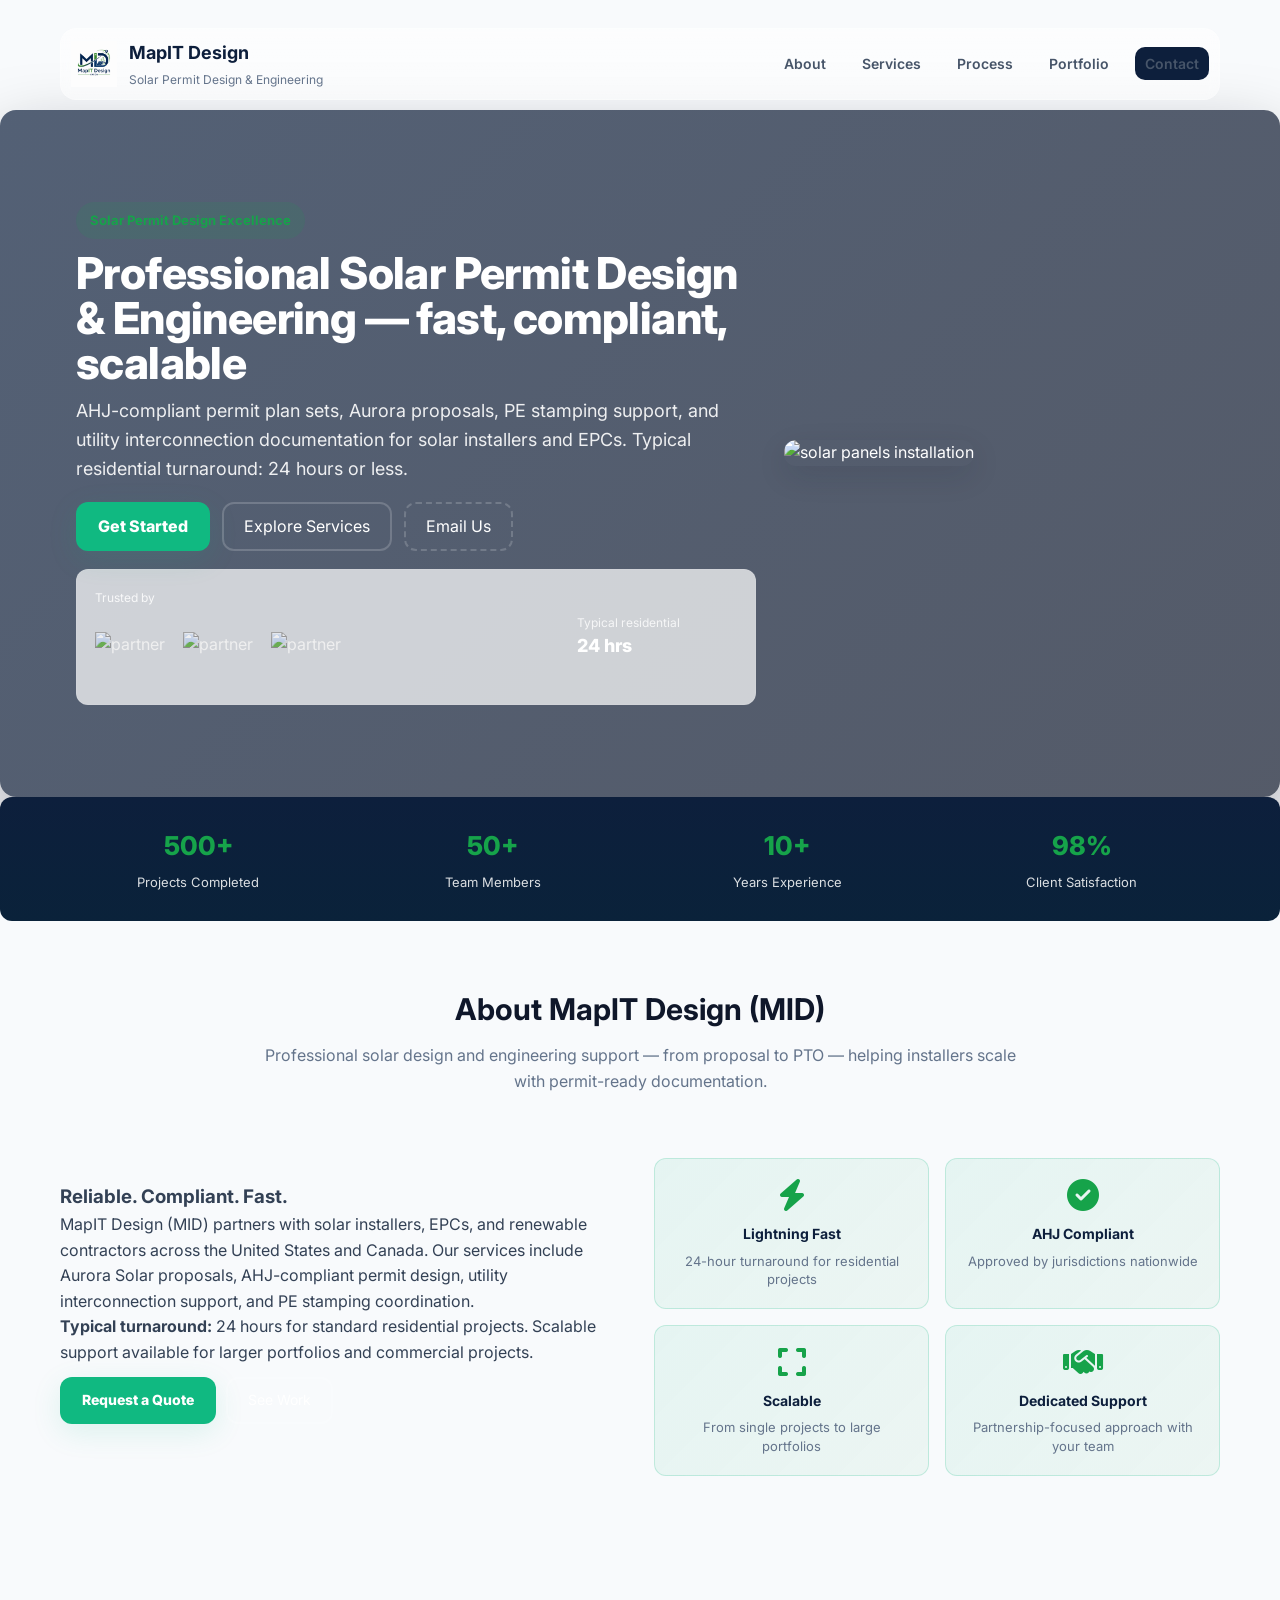
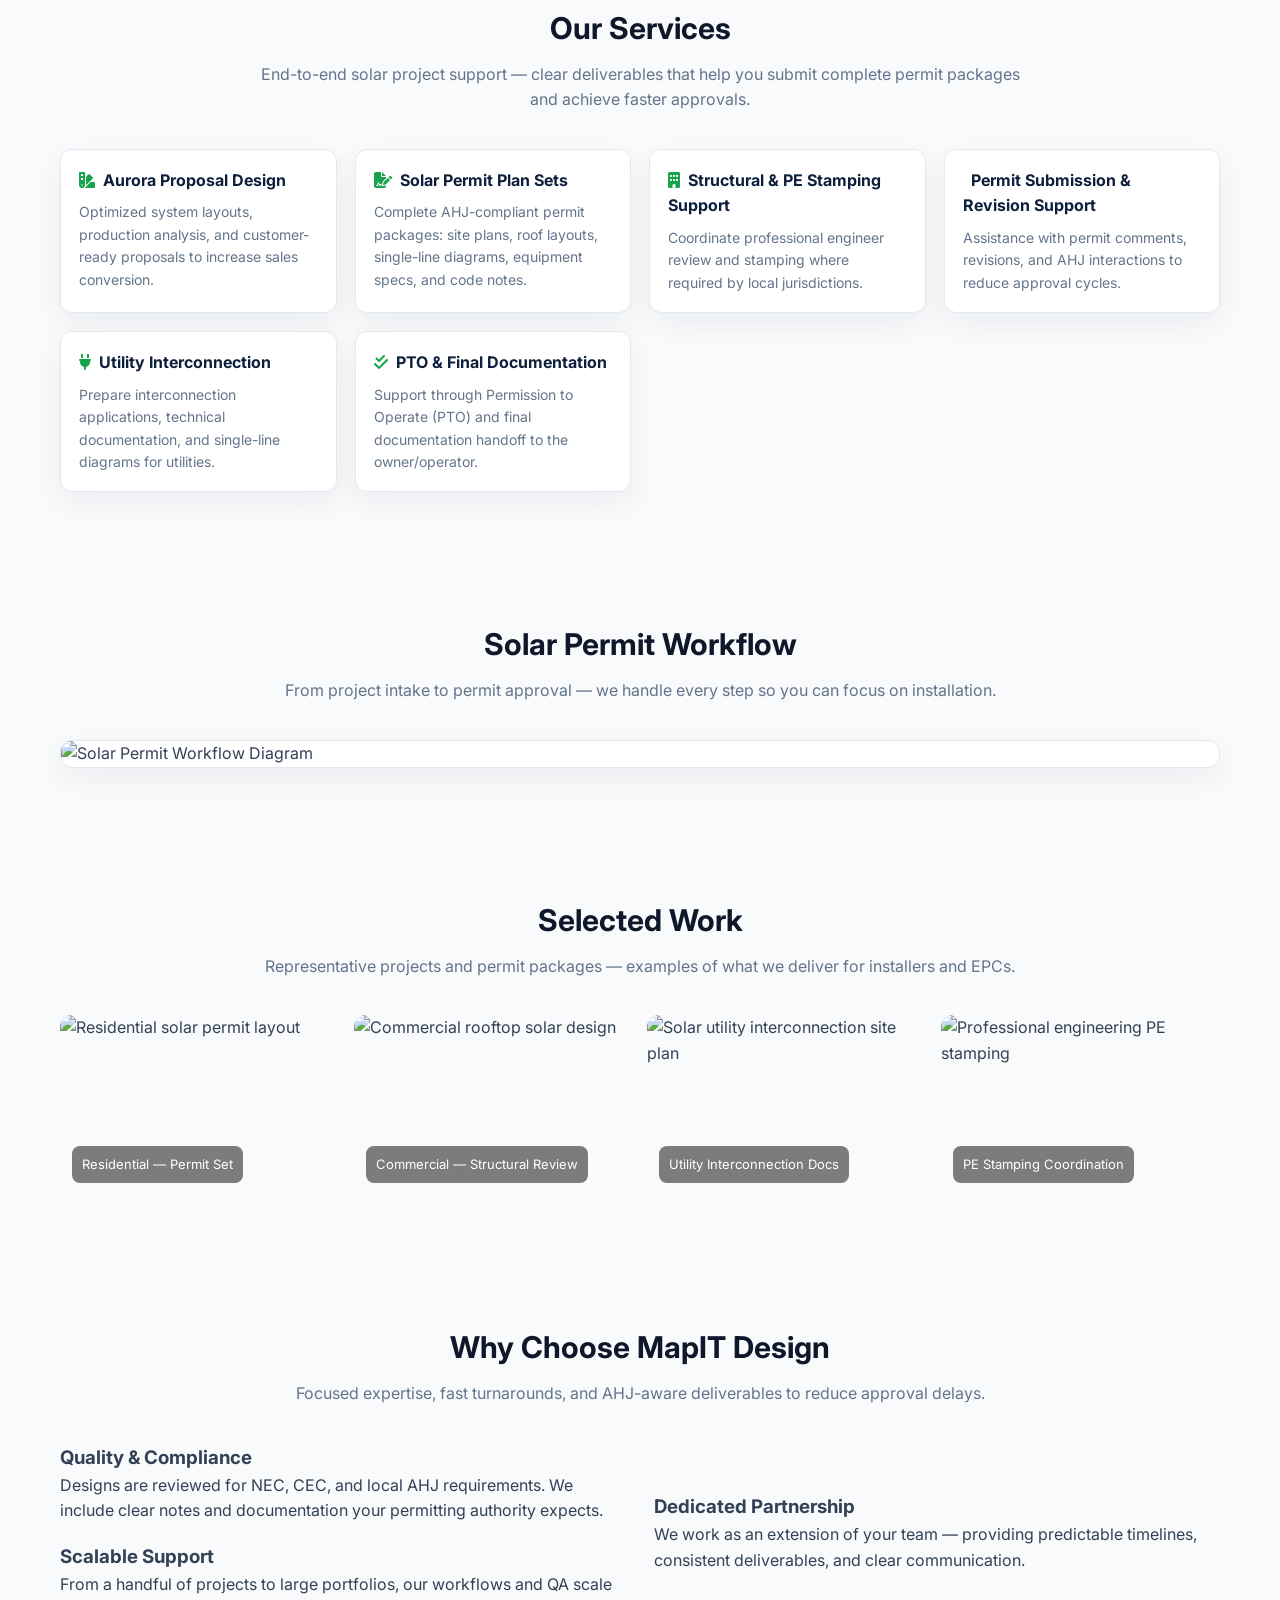
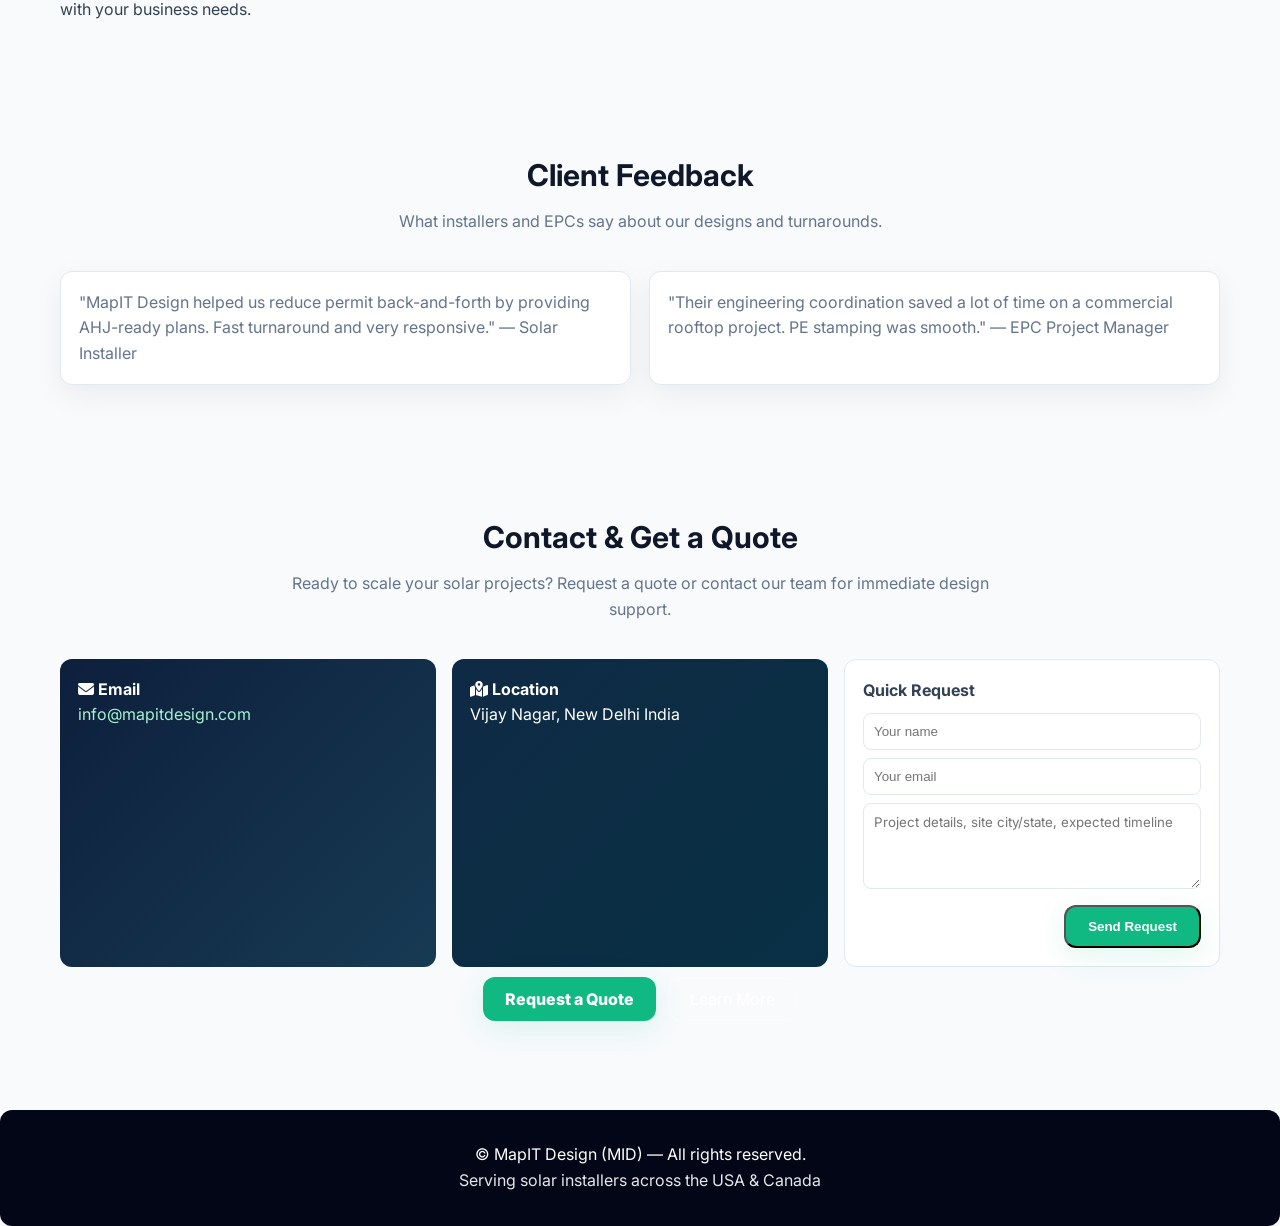
==== commit b11eaa0f: "Fix broken CSS - complete truncated nav-inner property" ====
--- a/index.html
+++ b/index.html
@@ -3,7 +3,7 @@
 <head>
   <meta charset="utf-8" />
   <meta name="viewport" content="width=device-width,initial-scale=1" />
-  <meta name="description" content="MapIT Design (MID) provides professional, AHJ-compliant solar permit design, Aurora proposals, PE stamping, and GIS mapping solutions for solar installers and EPCs.[...]
+  <meta name="description" content="MapIT Design (MID) provides professional, AHJ-compliant solar permit design, Aurora proposals, PE stamping, and GIS mapping solutions for solar installers and EPCs." />
   <title>MapIT Design (MID) | Professional Solar Permit Design & Engineering</title>
 
   <!-- Google Fonts -->
@@ -12,7 +12,7 @@
   <link href="https://fonts.googleapis.com/css2?family=Inter:wght@300;400;600;700;800&display=swap" rel="stylesheet" />
 
   <!-- Font Awesome -->
-  <link rel="stylesheet" href="https://cdnjs.cloudflare.com/ajax/libs/font-awesome/6.4.0/css/all.min.css" integrity="sha512-pb8H6kQmY3u6Yv+ZQkFq3k1d4X9j1wO9i2VJ7p3G2Q1o5g6h2k9z1Vw5YbR0Qm2vZP1l6T2X" cr[...]
+  <link rel="stylesheet" href="https://cdnjs.cloudflare.com/ajax/libs/font-awesome/6.4.0/css/all.min.css" integrity="sha512-pb8H6kQmY3u6Yv+ZQkFq3k1d4X9j1wO9i2VJ7p3G2Q1o5g6h2k9z1Vw5YbR0Qm2vZP1l6T2X" crossorigin="anonymous" />
 
   <style>
     :root{
@@ -40,7 +40,7 @@
 
     /* NAV */
     .navbar{position:sticky;top:12px;z-index:1200;padding:10px 0}
-    .nav-inner{display:flex;align-items:center;gap:20px;background:linear-gradient(180deg, rgba(255,255,255,0.6), rgba(255,255,255,0.5));backdrop-filter:blur(6px);border-radius:16px;padding:10px;borde[...]
+    .nav-inner{display:flex;align-items:center;gap:20px;background:linear-gradient(180deg, rgba(255,255,255,0.6), rgba(255,255,255,0.5));backdrop-filter:blur(6px);border-radius:16px;padding:10px;border:1px solid rgba(255,255,255,0.2)}
     .logo{display:flex;align-items:center;gap:12px;text-decoration:none}
     .logo img{height:46px;width:auto;display:block}
     .brand-title{font-weight:700;color:var(--mid-dark-blue);font-size:18px}
@@ -363,7 +363,7 @@
       <div>
         <span class="badge">Solar Permit Design Excellence</span>
         <h1>Professional Solar Permit Design &amp; Engineering — fast, compliant, scalable</h1>
-        <p>AHJ-compliant permit plan sets, Aurora proposals, PE stamping support, and utility interconnection documentation for solar installers and EPCs. Typical residential turnaround: 24 hours or l[...]
+        <p>AHJ-compliant permit plan sets, Aurora proposals, PE stamping support, and utility interconnection documentation for solar installers and EPCs. Typical residential turnaround: 24 hours or less.</p>
 
         <div class="hero-actions">
           <a class="btn-primary" href="#contact">Get Started</a>
@@ -393,7 +393,7 @@
       </div>
 
       <div>
-        <img src="https://images.unsplash.com/photo-1509395176047-4a66953fd231?q=80&w=900&auto=format&fit=crop&ixlib=rb-4.0.3&s=7a8f9f7d93f1b6c5432a7b4c2530a8ea" alt="solar panels installation" s[...]
+        <img src="https://images.unsplash.com/photo-1509395176047-4a66953fd231?q=80&w=900&auto=format&fit=crop&ixlib=rb-4.0.3&s=7a8f9f7d93f1b6c5432a7b4c2530a8ea" alt="solar panels installation" style="border-radius:12px;box-shadow:0 10px 30px rgba(15,23,42,.12);width:100%">
       </div>
     </div>
   </header>
@@ -431,7 +431,7 @@
       <div class="about-grid">
         <div>
           <h3>Reliable. Compliant. Fast.</h3>
-          <p>MapIT Design (MID) partners with solar installers, EPCs, and renewable contractors across the United States and Canada. Our services include Aurora Solar proposals, AHJ-compliant per[...]
+          <p>MapIT Design (MID) partners with solar installers, EPCs, and renewable contractors across the United States and Canada. Our services include Aurora Solar proposals, AHJ-compliant permit design, utility interconnection support, and PE stamping coordination.</p>
           <p><strong>Typical turnaround:</strong> 24 hours for standard residential projects. Scalable support available for larger portfolios and commercial projects.</p>
           <div style="margin-top:12px;display:flex;gap:10px;flex-wrap:wrap">
             <a class="btn-primary" href="#contact" style="font-size:14px">Request a Quote</a>
@@ -595,7 +595,7 @@
         <button class="modal-close" aria-label="Close modal" data-close>×</button>
       </div>
       <div class="modal-body">
-        <p class="modal-description">We support commercial solar projects with detailed rooftop layouts, equipment placement, structural considerations, and permit documentation for larger PV systems.[...]
+        <p class="modal-description">We support commercial solar projects with detailed rooftop layouts, equipment placement, structural considerations, and permit documentation for larger PV systems.</p>
         
         <div class="modal-section">
           <h3>Scope Includes</h3>
@@ -779,7 +779,7 @@
               <input type="email" name="email" placeholder="Your email" style="flex:1;padding:10px;border-radius:8px;border:1px solid var(--border-subtle)" required>
             </div>
             <div style="margin-top:8px">
-              <textarea name="message" rows="4" placeholder="Project details, site city/state, expected timeline" style="width:100%;padding:10px;border-radius:8px;border:1px solid var(--border-subtle)" required></textarea>
+              <textarea name="message" rows="4" placeholder="Project details, site city/state, expected timeline" style="width:100%;padding:10px;border-radius:8px;border:1px solid var(--border-subtle);font-family:inherit" required></textarea>
             </div>
             <div style="margin-top:8px;text-align:right">
               <button class="btn-primary" type="submit">Send Request</button>
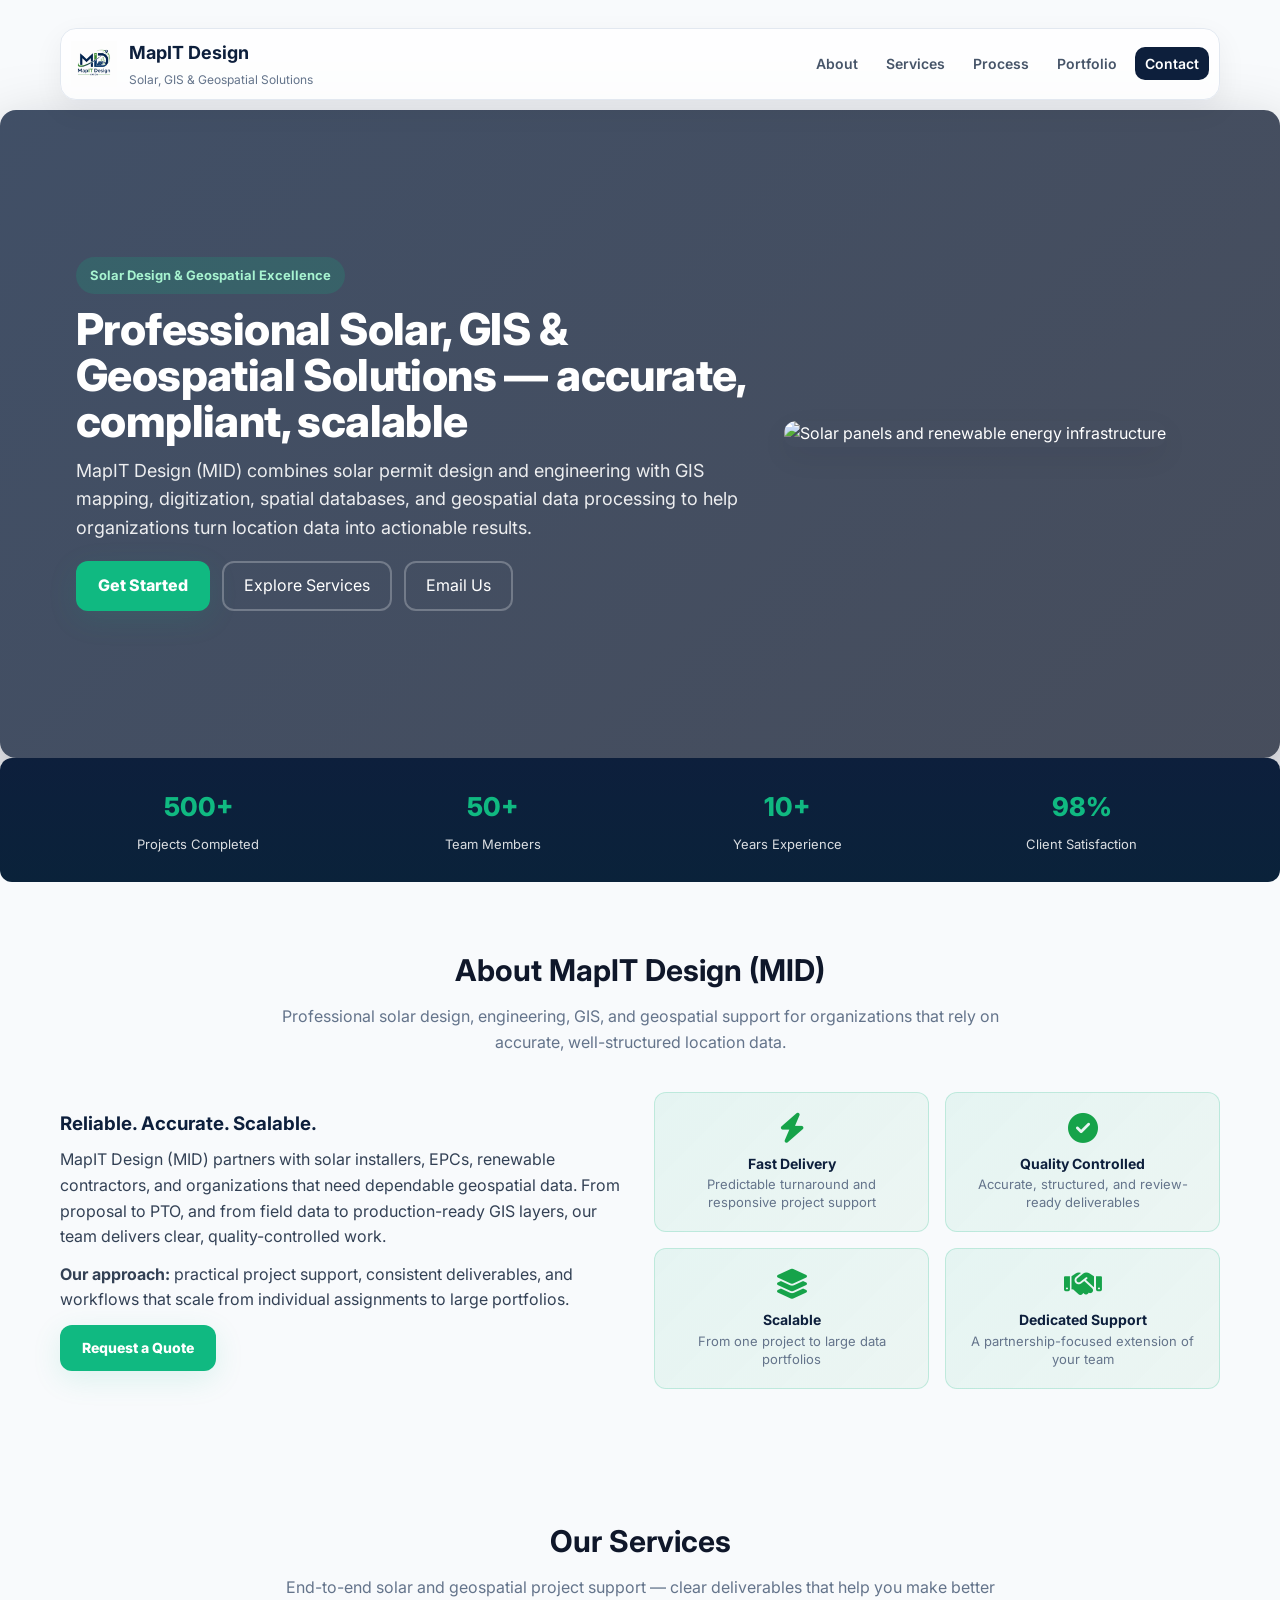
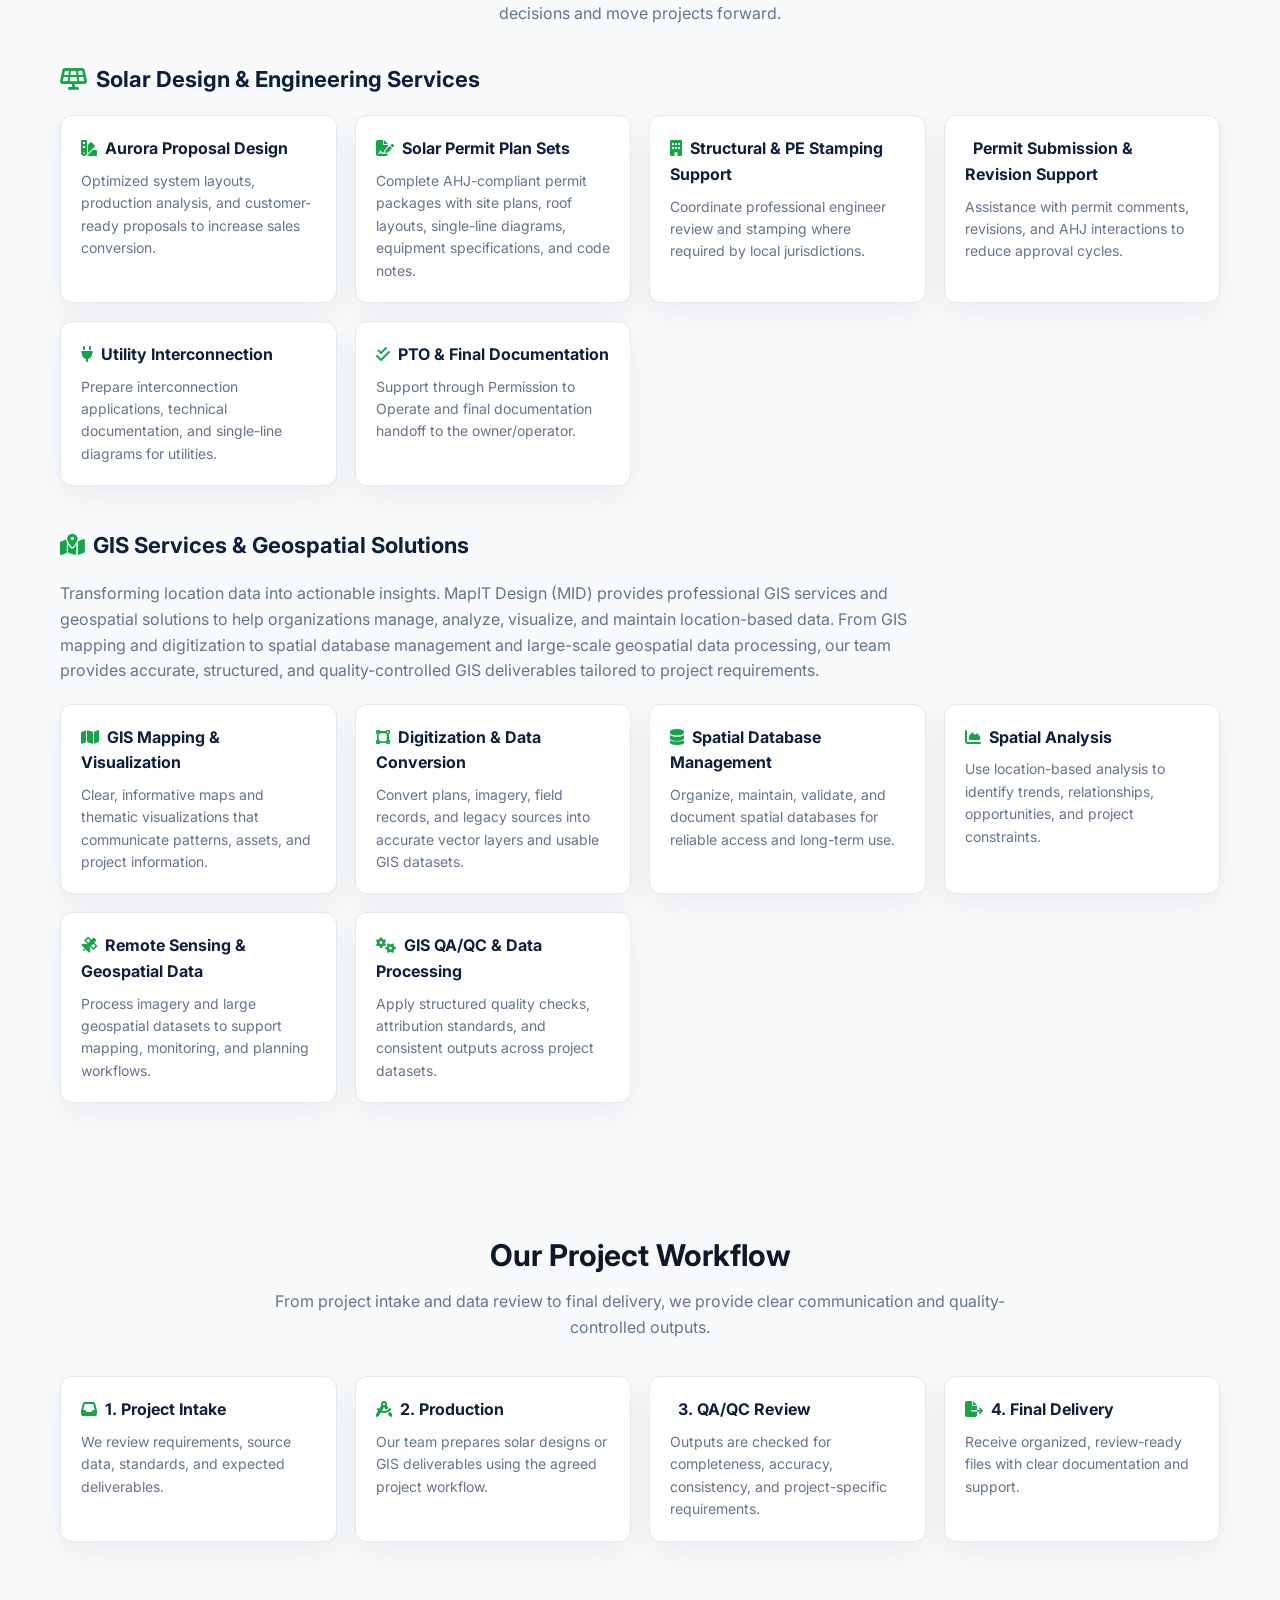
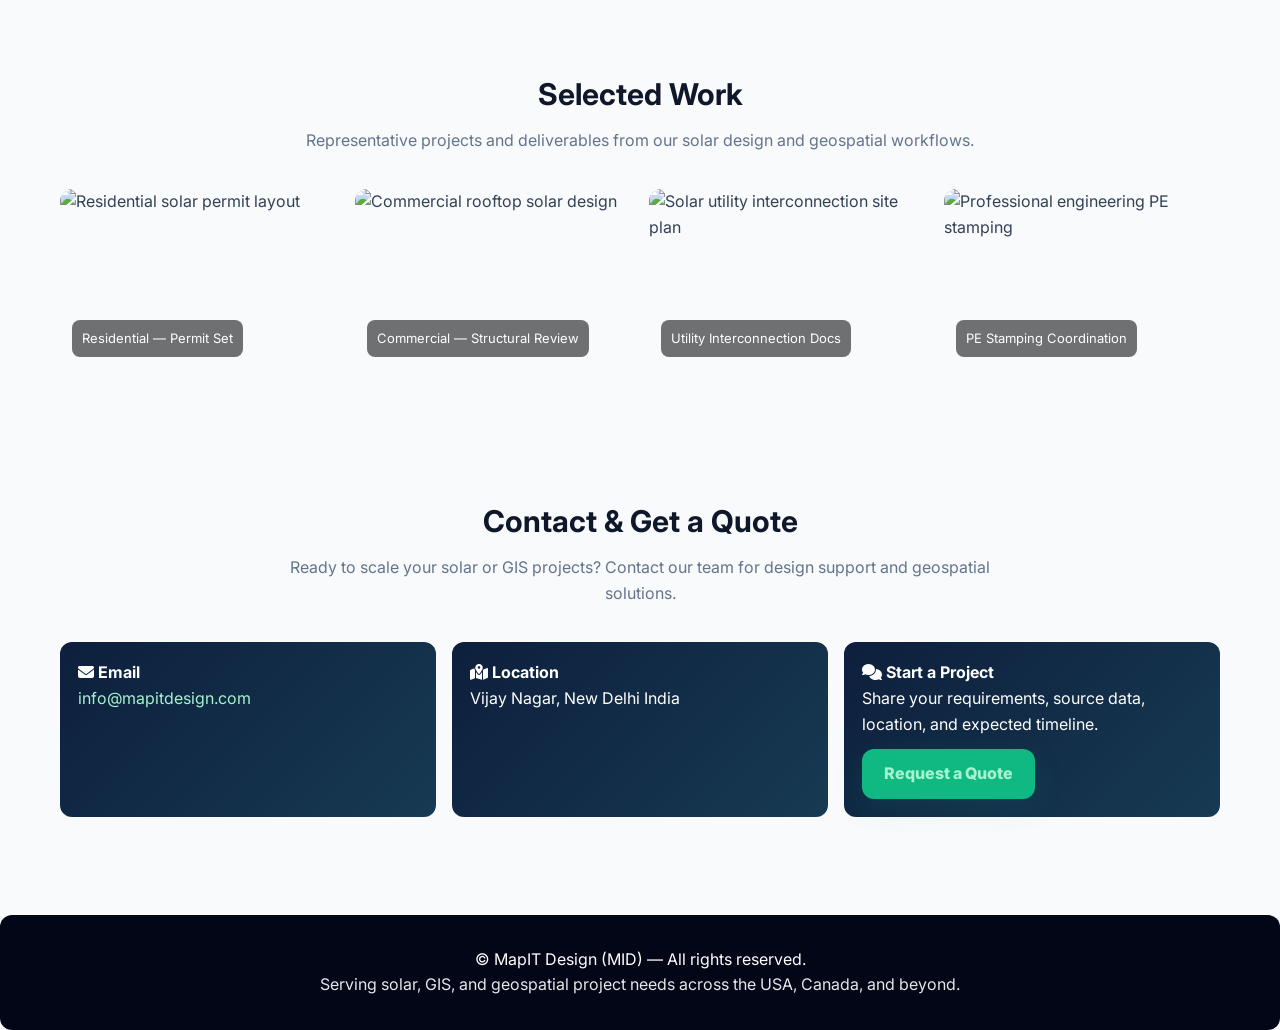
==== commit 2ff31f6a: "Expand website positioning and add GIS services section" ====
--- a/index.html
+++ b/index.html
@@ -1,960 +1,58 @@
 <!DOCTYPE html>
 <html lang="en">
 <head>
-  <meta charset="utf-8" />
-  <meta name="viewport" content="width=device-width,initial-scale=1" />
-  <meta name="description" content="MapIT Design (MID) provides professional, AHJ-compliant solar permit design, Aurora proposals, PE stamping, and GIS mapping solutions for solar installers and EPCs." />
-  <title>MapIT Design (MID) | Professional Solar Permit Design & Engineering</title>
-
-  <!-- Google Fonts -->
-  <link rel="preconnect" href="https://fonts.googleapis.com" />
-  <link rel="preconnect" href="https://fonts.gstatic.com" crossorigin />
-  <link href="https://fonts.googleapis.com/css2?family=Inter:wght@300;400;600;700;800&display=swap" rel="stylesheet" />
-
-  <!-- Font Awesome -->
-  <link rel="stylesheet" href="https://cdnjs.cloudflare.com/ajax/libs/font-awesome/6.4.0/css/all.min.css" integrity="sha512-pb8H6kQmY3u6Yv+ZQkFq3k1d4X9j1wO9i2VJ7p3G2Q1o5g6h2k9z1Vw5YbR0Qm2vZP1l6T2X" crossorigin="anonymous" />
-
+  <meta charset="utf-8">
+  <meta name="viewport" content="width=device-width,initial-scale=1">
+  <meta name="description" content="MapIT Design (MID) provides professional solar permit design, engineering, GIS mapping, digitization, spatial database management, and geospatial data solutions.">
+  <title>MapIT Design (MID) | Solar Design, GIS &amp; Geospatial Solutions</title>
+  <link rel="preconnect" href="https://fonts.googleapis.com">
+  <link rel="preconnect" href="https://fonts.gstatic.com" crossorigin>
+  <link href="https://fonts.googleapis.com/css2?family=Inter:wght@300;400;600;700;800&display=swap" rel="stylesheet">
+  <link rel="stylesheet" href="https://cdnjs.cloudflare.com/ajax/libs/font-awesome/6.4.0/css/all.min.css">
   <style>
-    :root{
-      --primary-slate:#0f172a;
-      --mid-dark-blue:#0d1f3c;
-      --mid-green:#16a34a;
-      --electric-green:#10b981;
-      --action-hover:#059669;
-      --text-dark:#334155;
-      --muted:#64748b;
-      --bg:#f8fafc;
-      --card:#ffffff;
-      --glass: rgba(255,255,255,0.72);
-      --border-subtle:#e2e8f0;
-      --transition:all 0.36s cubic-bezier(.16,1,.3,1);
-      --shadow: 0 10px 30px rgba(15,23,42,.06);
-      --radius:12px;
-    }
-    *{box-sizing:border-box;margin:0;padding:0}
-    html{scroll-behavior:smooth}
-    body{font-family:'Inter',system-ui,-apple-system,Segoe UI,Roboto,Arial;color:var(--text-dark);background:var(--bg);line-height:1.6;-webkit-font-smoothing:antialiased}
-    a{color:inherit;text-decoration:none}
-
-    .container{max-width:1200px;margin:0 auto;padding:0 20px}
-
-    /* NAV */
-    .navbar{position:sticky;top:12px;z-index:1200;padding:10px 0}
-    .nav-inner{display:flex;align-items:center;gap:20px;background:linear-gradient(180deg, rgba(255,255,255,0.6), rgba(255,255,255,0.5));backdrop-filter:blur(6px);border-radius:16px;padding:10px;border:1px solid rgba(255,255,255,0.2)}
-    .logo{display:flex;align-items:center;gap:12px;text-decoration:none}
-    .logo img{height:46px;width:auto;display:block}
-    .brand-title{font-weight:700;color:var(--mid-dark-blue);font-size:18px}
-    .nav-menu{margin-left:auto;display:flex;gap:16px;list-style:none;align-items:center}
-    .nav-menu a{font-weight:600;font-size:14px;color:#475569;padding:8px 10px;border-radius:10px;transition:var(--transition)}
-    .nav-menu a:hover{background:rgba(13,31,60,0.04)}
-    .btn-contact{background:var(--mid-dark-blue);color:#fff;padding:10px 16px;border-radius:10px}
-
-    .mobile-toggle{display:none;background:transparent;border:0;font-size:20px;margin-left:auto;color:var(--mid-dark-blue)}
-
-    /* HERO */
-    .hero{
-      min-height:72vh;
-      display:flex;
-      align-items:center;
-      padding:56px 0;
-      background:
-        linear-gradient(135deg, rgba(13,31,60,0.7), rgba(15,23,42,0.7)),
-        url('https://images.unsplash.com/photo-1509395176047-4a66953fd231?q=80&w=1600&auto=format&fit=crop&ixlib=rb-4.0.3&s=7a8f9f7d93f1b6c5432a7b4c2530a8ea') center/cover no-repeat;
-      color: #fff;
-      border-radius:16px;
-      box-shadow: 0 30px 70px rgba(2,6,23,.35);
-    }
-    .hero-inner{display:grid;grid-template-columns:1fr 420px;gap:28px;align-items:center;width:100%;max-width:1200px;margin:0 auto;padding:36px}
-    .badge{display:inline-block;background:rgba(22,163,74,.12);color:var(--mid-green);padding:8px 14px;border-radius:999px;font-weight:700;font-size:13px}
-    .hero h1{font-size:44px;margin:12px 0;line-height:1.02;font-weight:800;letter-spacing:-0.6px}
-    .hero p{color:rgba(255,255,255,.9);max-width:760px;font-size:18px}
-    .hero-actions{margin-top:18px;display:flex;gap:12px;flex-wrap:wrap}
-    .btn-primary{background:var(--electric-green);color:#fff;padding:12px 22px;border-radius:12px;font-weight:800;box-shadow:0 8px 30px rgba(16,185,129,.12);transition:var(--transition)}
-    .btn-primary:hover{transform:translateY(-3px);box-shadow:0 18px 40px rgba(16,185,129,.16)}
-    .btn-outline{padding:10px 20px;border:2px solid rgba(255,255,255,.18);border-radius:12px;color:#fff;background:transparent}
-
-    .hero-card{background:var(--glass);padding:18px;border-radius:12px;border:1px solid rgba(255,255,255,.06)}
-    .hero-stats{display:flex;gap:12px;margin-top:12px}
-    .hero-stat{flex:1;padding:10px;border-radius:10px;text-align:center}
-    .hero-stat .num{font-weight:800;color:var(--mid-green);font-size:20px}
-
-    /* TRUST BAR */
-    .trust{display:flex;gap:18px;align-items:center;justify-content:center;padding:18px 0;margin-top:-8px}
-    .trust img{height:36px;opacity:.9;filter:grayscale(.05) contrast(.9)}
-
-    /* SECTIONS */
-    section{padding:64px 0}
-    .section-title{text-align:center;max-width:760px;margin:0 auto 36px}
-    .section-title h2{font-size:30px;color:var(--primary-slate);font-weight:700}
-    .section-title p{color:var(--muted);margin-top:10px}
-
-    /* FEATURES */
-    .features-grid{display:grid;grid-template-columns:repeat(auto-fit,minmax(220px,1fr));gap:18px}
-    .feature{background:var(--card);padding:20px;border-radius:12px;border:1px solid var(--border-subtle);box-shadow:var(--shadow);transition:var(--transition)}
-    .feature:hover{transform:translateY(-6px)}
-    .feature h4{color:var(--mid-dark-blue);margin-bottom:8px}
-    .feature p{color:var(--muted);font-size:14px}
-
-    /* COUNTERS (dark) */
-    .counters{background:linear-gradient(180deg,var(--mid-dark-blue),#0a223a);color:#fff;padding:28px 0;border-radius:12px}
-    .counters-grid{display:grid;grid-template-columns:repeat(auto-fit,minmax(140px,1fr));gap:18px;align-items:center}
-    .counter .num{font-size:26px;font-weight:800;color:var(--mid-green)}
-    .counter p{color:rgba(255,255,255,.85);font-size:13px;margin-top:6px}
-
-    /* ABOUT */
-    .about-grid{display:grid;grid-template-columns:1fr 1fr;gap:28px;align-items:center}
-    .about-grid img{width:100%;border-radius:12px;box-shadow:var(--shadow);object-fit:cover;height:320px}
-    
-    /* ABOUT FEATURES */
-    .about-features{display:grid;grid-template-columns:repeat(auto-fit,minmax(180px,1fr));gap:16px;margin-top:28px}
-    .about-feature-item{background:linear-gradient(135deg,rgba(16,185,129,0.08),rgba(22,163,74,0.05));padding:20px;border-radius:12px;border:1px solid rgba(16,185,129,0.2);text-align:center}
-    .about-feature-item i{font-size:32px;color:var(--mid-green);margin-bottom:12px;display:block}
-    .about-feature-item h4{color:var(--mid-dark-blue);font-size:14px;font-weight:700;margin-bottom:6px}
-    .about-feature-item p{color:var(--muted);font-size:13px;line-height:1.4}
-
-    /* SERVICES */
-    .services-grid{display:grid;grid-template-columns:repeat(auto-fit,minmax(240px,1fr));gap:18px}
-    .service{background:#fff;border:1px solid var(--border-subtle);padding:18px;border-radius:12px;box-shadow:var(--shadow)}
-    .service h4{color:var(--mid-dark-blue);margin-bottom:8px}
-
-    /* WORKFLOW IMAGE */
-    .workflow-image{background:#fff;border:1px solid var(--border-subtle);border-radius:12px;padding:0;overflow:hidden;box-shadow:var(--shadow)}
-    .workflow-image img{width:100%;height:auto;display:block}
-
-    /* PORTFOLIO */
-    .portfolio-grid{display:grid;grid-template-columns:repeat(auto-fit,minmax(220px,1fr));gap:14px}
-    .portfolio-card{border-radius:12px;overflow:hidden;position:relative;cursor:pointer}
-    .portfolio-card img{width:100%;height:180px;object-fit:cover;display:block;transition:transform .45s}
-    .portfolio-card:hover img{transform:scale(1.06)}
-    .portfolio-card .meta{position:absolute;left:12px;bottom:12px;background:rgba(0,0,0,.5);color:#fff;padding:8px 10px;border-radius:8px;font-size:13px}
-
-    /* TESTIMONIALS */
-    .testimonials{display:grid;grid-template-columns:1fr 1fr;gap:18px}
-    .testimonial{background:#fff;padding:18px;border-radius:12px;border:1px solid var(--border-subtle);box-shadow:var(--shadow)}
-    .testimonial p{color:var(--muted)}
-
-    /* CONTACT */
-    .contact-grid{display:grid;grid-template-columns:repeat(auto-fit,minmax(220px,1fr));gap:16px}
-    .card{background:linear-gradient(135deg,var(--mid-dark-blue),#173a53);color:#fff;padding:18px;border-radius:12px}
-    .card a{color:#a7f3d0;text-decoration:none}
-
-    /* FOOTER */
-    .footer{background:#020617;color:#fff;padding:32px;border-radius:12px;margin-top:34px;text-align:center}
-
-    /* MODAL STYLES */
-    .modal-overlay{
-      display:none;
-      position:fixed;
-      top:0;
-      left:0;
-      right:0;
-      bottom:0;
-      background:rgba(15,23,42,0.5);
-      backdrop-filter:blur(2px);
-      z-index:1300;
-      animation:fadeIn .3s ease;
-    }
-    .modal-overlay.active{display:flex;align-items:center;justify-content:center}
-    @keyframes fadeIn{
-      from{opacity:0;}
-      to{opacity:1;}
-    }
-    .modal{
-      background:#fff;
-      border-radius:16px;
-      box-shadow:0 20px 60px rgba(15,23,42,.2);
-      max-width:600px;
-      width:90%;
-      max-height:85vh;
-      overflow-y:auto;
-      position:relative;
-      animation:slideUp .4s cubic-bezier(.16,1,.3,1);
-      display:none;
-    }
-    .modal.active{
-      display:block;
-    }
-    @keyframes slideUp{
-      from{
-        opacity:0;
-        transform:translateY(20px) scale(0.95);
-      }
-      to{
-        opacity:1;
-        transform:translateY(0) scale(1);
-      }
-    }
-    .modal-header{
-      display:flex;
-      justify-content:space-between;
-      align-items:flex-start;
-      padding:28px;
-      border-bottom:1px solid var(--border-subtle);
-      position:sticky;
-      top:0;
-      background:#fff;
-    }
-    .modal-close{
-      background:transparent;
-      border:none;
-      font-size:24px;
-      color:var(--muted);
-      cursor:pointer;
-      padding:0;
-      width:32px;
-      height:32px;
-      display:flex;
-      align-items:center;
-      justify-content:center;
-      transition:color .2s;
-      flex-shrink:0;
-    }
-    .modal-close:hover{color:var(--text-dark)}
-    .modal-body{
-      padding:28px;
-    }
-    .modal-category{
-      color:var(--mid-green);
-      font-weight:700;
-      font-size:13px;
-      text-transform:uppercase;
-      letter-spacing:0.5px;
-      margin-bottom:12px;
-    }
-    .modal h2{
-      font-size:28px;
-      color:var(--mid-dark-blue);
-      font-weight:800;
-      margin-bottom:16px;
-      line-height:1.2;
-    }
-    .modal-description{
-      color:var(--text-dark);
-      font-size:15px;
-      line-height:1.7;
-      margin-bottom:28px;
-    }
-    .modal-section{
-      margin-bottom:28px;
-    }
-    .modal-section h3{
-      font-size:16px;
-      font-weight:700;
-      color:var(--mid-dark-blue);
-      margin-bottom:14px;
-    }
-    .modal-list{
-      list-style:none;
-      padding:0;
-      margin:0;
-    }
-    .modal-list li{
-      display:flex;
-      align-items:flex-start;
-      gap:10px;
-      margin-bottom:10px;
-      color:var(--text-dark);
-      font-size:14px;
-      line-height:1.5;
-    }
-    .modal-list li::before{
-      content:"✓";
-      color:var(--mid-green);
-      font-weight:700;
-      flex-shrink:0;
-      margin-top:2px;
-    }
-    .modal-note{
-      background:rgba(22,163,74,0.05);
-      border-left:3px solid var(--mid-green);
-      padding:12px 16px;
-      border-radius:6px;
-      font-size:13px;
-      color:var(--text-dark);
-      margin-bottom:28px;
-    }
-    .modal-cta{
-      margin-top:28px;
-      padding-top:28px;
-      border-top:1px solid var(--border-subtle);
-      text-align:center;
-    }
-    .modal-cta .btn-primary{
-      display:inline-block;
-    }
-
-    .form-message{
-      padding:12px;
-      border-radius:8px;
-      margin-bottom:12px;
-      display:none;
-    }
-    .form-message.success{
-      background:rgba(22,163,74,0.1);
-      color:var(--mid-green);
-      border:1px solid var(--mid-green);
-      display:block;
-    }
-    .form-message.error{
-      background:rgba(220,38,38,0.1);
-      color:#dc2626;
-      border:1px solid #dc2626;
-      display:block;
-    }
-
-    @media (max-width:1000px){
-      .hero-inner{grid-template-columns:1fr;}
-      .nav-menu{display:none}
-      .mobile-toggle{display:block}
-      .hero h1{font-size:30px}
-    }
-    @media (max-width:700px){
-      .testimonials{grid-template-columns:1fr}
-      .about-grid{grid-template-columns:1fr}
-      .about-features{grid-template-columns:repeat(2,1fr)}
-      .counters-grid{grid-template-columns:repeat(2,1fr)}
-      .modal{
-        width:95%;
-        max-height:90vh;
-        border-radius:12px;
-      }
-      .modal-header{
-        padding:20px;
-      }
-      .modal-body{
-        padding:20px;
-      }
-      .modal h2{
-        font-size:22px;
-      }
-    }
+    :root{--primary-slate:#0f172a;--mid-dark-blue:#0d1f3c;--mid-green:#16a34a;--electric-green:#10b981;--text-dark:#334155;--muted:#64748b;--bg:#f8fafc;--card:#fff;--border-subtle:#e2e8f0;--transition:all .36s cubic-bezier(.16,1,.3,1);--shadow:0 10px 30px rgba(15,23,42,.06)}
+    *{box-sizing:border-box;margin:0;padding:0}html{scroll-behavior:smooth}body{font-family:Inter,system-ui,-apple-system,Segoe UI,Roboto,Arial;color:var(--text-dark);background:var(--bg);line-height:1.6;-webkit-font-smoothing:antialiased}a{color:inherit;text-decoration:none}.container{max-width:1200px;margin:auto;padding:0 20px}
+    .navbar{position:sticky;top:12px;z-index:10;padding:10px 0}.nav-inner{display:flex;align-items:center;gap:20px;background:rgba(255,255,255,.8);backdrop-filter:blur(6px);border-radius:16px;padding:10px;border:1px solid var(--border-subtle);box-shadow:var(--shadow)}.logo{display:flex;align-items:center;gap:12px}.logo img{height:46px;width:auto}.brand-title{font-weight:700;color:var(--mid-dark-blue);font-size:18px}.nav-menu{margin-left:auto;display:flex;gap:8px;list-style:none;align-items:center}.nav-menu a{font-weight:600;font-size:14px;color:#475569;padding:8px 10px;border-radius:10px}.nav-menu a:hover{background:rgba(13,31,60,.05)}.btn-contact{background:var(--mid-dark-blue)!important;color:#fff!important}.mobile-toggle{display:none;background:transparent;border:0;font-size:20px;margin-left:auto;color:var(--mid-dark-blue)}
+    .hero{min-height:72vh;display:flex;align-items:center;padding:56px 0;background:linear-gradient(135deg,rgba(13,31,60,.78),rgba(15,23,42,.76)),url('https://images.unsplash.com/photo-1509395176047-4a66953fd231?q=80&w=1600&auto=format&fit=crop') center/cover;color:#fff;border-radius:16px;box-shadow:0 30px 70px rgba(2,6,23,.35)}.hero-inner{display:grid;grid-template-columns:1fr 420px;gap:28px;align-items:center;width:100%;padding:36px}.badge{display:inline-block;background:rgba(16,185,129,.18);color:#a7f3d0;padding:8px 14px;border-radius:999px;font-weight:700;font-size:13px}.hero h1{font-size:44px;margin:12px 0;line-height:1.05;font-weight:800;letter-spacing:-.6px}.hero p{color:rgba(255,255,255,.9);max-width:760px;font-size:18px}.hero-actions{margin-top:18px;display:flex;gap:12px;flex-wrap:wrap}.btn-primary{display:inline-block;background:var(--electric-green);color:#fff;padding:12px 22px;border-radius:12px;font-weight:800;box-shadow:0 8px 30px rgba(16,185,129,.12);transition:var(--transition)}.btn-primary:hover{transform:translateY(-3px)}.btn-outline{display:inline-block;padding:10px 20px;border:2px solid rgba(255,255,255,.25);border-radius:12px;color:#fff;background:transparent}.hero-image{width:100%;height:320px;object-fit:cover;border-radius:12px;box-shadow:var(--shadow)}
+    section{padding:64px 0}.section-title{text-align:center;max-width:760px;margin:0 auto 36px}.section-title h2{font-size:30px;color:var(--primary-slate);font-weight:700}.section-title p{color:var(--muted);margin-top:10px}.features-grid,.services-grid{display:grid;grid-template-columns:repeat(auto-fit,minmax(240px,1fr));gap:18px}.feature{background:var(--card);padding:20px;border-radius:12px;border:1px solid var(--border-subtle);box-shadow:var(--shadow);transition:var(--transition)}.feature:hover{transform:translateY(-6px)}.feature h4{color:var(--mid-dark-blue);margin-bottom:8px}.feature h4 i{color:var(--mid-green);margin-right:8px}.feature p{color:var(--muted);font-size:14px}.service-group{margin-bottom:42px}.service-group:last-child{margin-bottom:0}.service-group h3{color:var(--mid-dark-blue);font-size:22px;margin-bottom:18px;text-align:left}.service-group h3 i{color:var(--mid-green);margin-right:8px}
+    .counters{background:linear-gradient(180deg,var(--mid-dark-blue),#0a223a);color:#fff;padding:28px 0;border-radius:12px}.counters-grid{display:grid;grid-template-columns:repeat(auto-fit,minmax(140px,1fr));gap:18px}.counter{text-align:center}.counter .num{font-size:26px;font-weight:800;color:var(--electric-green)}.counter p{color:rgba(255,255,255,.85);font-size:13px;margin-top:6px}.about-grid{display:grid;grid-template-columns:1fr 1fr;gap:28px;align-items:center}.about-grid h3{color:var(--mid-dark-blue);margin-bottom:8px}.about-grid p{margin-bottom:12px}.about-features{display:grid;grid-template-columns:repeat(2,1fr);gap:16px}.about-feature-item{background:linear-gradient(135deg,rgba(16,185,129,.08),rgba(22,163,74,.05));padding:20px;border-radius:12px;border:1px solid rgba(16,185,129,.2);text-align:center}.about-feature-item i{font-size:30px;color:var(--mid-green);margin-bottom:10px}.about-feature-item h4{color:var(--mid-dark-blue);font-size:14px}.about-feature-item p{color:var(--muted);font-size:13px;line-height:1.4;margin:0}
+    .portfolio-grid,.testimonials{display:grid;grid-template-columns:repeat(auto-fit,minmax(220px,1fr));gap:18px}.portfolio-card{border-radius:12px;overflow:hidden;position:relative;cursor:pointer}.portfolio-card img{width:100%;height:180px;object-fit:cover;display:block;transition:transform .45s}.portfolio-card:hover img{transform:scale(1.06)}.portfolio-card .meta{position:absolute;left:12px;bottom:12px;background:rgba(0,0,0,.55);color:#fff;padding:8px 10px;border-radius:8px;font-size:13px}.testimonial{background:#fff;padding:18px;border-radius:12px;border:1px solid var(--border-subtle);box-shadow:var(--shadow)}.testimonial p{color:var(--muted)}.contact-grid{display:grid;grid-template-columns:repeat(auto-fit,minmax(220px,1fr));gap:16px}.card{background:linear-gradient(135deg,var(--mid-dark-blue),#173a53);color:#fff;padding:18px;border-radius:12px}.card a{color:#a7f3d0}.footer{background:#020617;color:#fff;padding:32px;border-radius:12px;margin-top:34px;text-align:center}
+    @media(max-width:1000px){.hero-inner{grid-template-columns:1fr}.nav-menu{display:none}.mobile-toggle{display:block}.hero h1{font-size:32px}}@media(max-width:700px){.about-grid{grid-template-columns:1fr}.about-features{grid-template-columns:repeat(2,1fr)}.hero-inner{padding:24px}.hero-image{height:220px}.service-group h3{font-size:20px}}
   </style>
 </head>
 <body>
+  <div class="container" style="padding-top:18px"><nav class="navbar" aria-label="Main navigation"><div class="nav-inner">
+    <a href="/" class="logo" aria-label="MapIT Design home"><img src="./MID-LOGO.png" alt="MapIT Design logo" onerror="this.style.display='none'"><div><div class="brand-title">MapIT Design</div><div style="font-size:12px;color:var(--muted);margin-top:2px">Solar, GIS &amp; Geospatial Solutions</div></div></a>
+    <button class="mobile-toggle" aria-expanded="false" aria-controls="main-nav" id="mobileToggle"><i class="fa-solid fa-bars"></i></button>
+    <ul class="nav-menu" role="menubar" id="main-nav"><li><a href="#about">About</a></li><li><a href="#services">Services</a></li><li><a href="#workflow">Process</a></li><li><a href="#portfolio">Portfolio</a></li><li><a href="#contact" class="btn-contact">Contact</a></li></ul>
+  </div></nav></div>
 
-  <div class="container" style="padding-top:18px">
-    <nav class="navbar" aria-label="Main navigation">
-      <div class="nav-inner">
-        <a href="/" class="logo" aria-label="MapIT Design home">
-          <img src="./MID-LOGO.png" alt="MapIT Design logo" onerror="this.style.display='none'">
-          <div>
-            <div class="brand-title">MapIT Design</div>
-            <div style="font-size:12px;color:var(--muted);margin-top:2px">Solar Permit Design & Engineering</div>
-          </div>
-        </a>
+  <header class="hero" role="banner"><div class="hero-inner container"><div>
+    <span class="badge">Solar Design &amp; Geospatial Excellence</span><h1>Professional Solar, GIS &amp; Geospatial Solutions — accurate, compliant, scalable</h1>
+    <p>MapIT Design (MID) combines solar permit design and engineering with GIS mapping, digitization, spatial databases, and geospatial data processing to help organizations turn location data into actionable results.</p>
+    <div class="hero-actions"><a class="btn-primary" href="#contact">Get Started</a><a class="btn-outline" href="#services">Explore Services</a><a class="btn-outline" href="mailto:info@mapitdesign.com?subject=Inquiry%20from%20website">Email Us</a></div>
+  </div><div><img class="hero-image" src="https://images.unsplash.com/photo-1509395176047-4a66953fd231?q=80&w=900&auto=format&fit=crop" alt="Solar panels and renewable energy infrastructure"></div></div></header>
 
-        <button class="mobile-toggle" aria-expanded="false" aria-controls="main-nav" id="mobileToggle">
-          <i class="fa-solid fa-bars"></i>
-        </button>
+  <section class="counters" aria-label="Company metrics"><div class="container"><div class="counters-grid"><div class="counter"><div class="num">500+</div><p>Projects Completed</p></div><div class="counter"><div class="num">50+</div><p>Team Members</p></div><div class="counter"><div class="num">10+</div><p>Years Experience</p></div><div class="counter"><div class="num">98%</div><p>Client Satisfaction</p></div></div></div></section>
 
-        <ul class="nav-menu" role="menubar" id="main-nav">
-          <li><a href="#about">About</a></li>
-          <li><a href="#services">Services</a></li>
-          <li><a href="#workflow">Process</a></li>
-          <li><a href="#portfolio">Portfolio</a></li>
-          <li><a href="#contact" class="btn-contact">Contact</a></li>
-        </ul>
-      </div>
-    </nav>
-  </div>
+  <section id="about"><div class="container"><div class="section-title"><h2>About MapIT Design (MID)</h2><p>Professional solar design, engineering, GIS, and geospatial support for organizations that rely on accurate, well-structured location data.</p></div><div class="about-grid"><div><h3>Reliable. Accurate. Scalable.</h3><p>MapIT Design (MID) partners with solar installers, EPCs, renewable contractors, and organizations that need dependable geospatial data. From proposal to PTO, and from field data to production-ready GIS layers, our team delivers clear, quality-controlled work.</p><p><strong>Our approach:</strong> practical project support, consistent deliverables, and workflows that scale from individual assignments to large portfolios.</p><a class="btn-primary" href="#contact" style="font-size:14px">Request a Quote</a></div><div class="about-features"><div class="about-feature-item"><i class="fa-solid fa-bolt"></i><h4>Fast Delivery</h4><p>Predictable turnaround and responsive project support</p></div><div class="about-feature-item"><i class="fa-solid fa-check-circle"></i><h4>Quality Controlled</h4><p>Accurate, structured, and review-ready deliverables</p></div><div class="about-feature-item"><i class="fa-solid fa-layer-group"></i><h4>Scalable</h4><p>From one project to large data portfolios</p></div><div class="about-feature-item"><i class="fa-solid fa-handshake"></i><h4>Dedicated Support</h4><p>A partnership-focused extension of your team</p></div></div></div></div></section>
 
-  <header class="hero" role="banner" aria-label="MapIT Design hero">
-    <div class="hero-inner container">
-      <div>
-        <span class="badge">Solar Permit Design Excellence</span>
-        <h1>Professional Solar Permit Design &amp; Engineering — fast, compliant, scalable</h1>
-        <p>AHJ-compliant permit plan sets, Aurora proposals, PE stamping support, and utility interconnection documentation for solar installers and EPCs. Typical residential turnaround: 24 hours or less.</p>
+  <section id="services"><div class="container"><div class="section-title"><h2>Our Services</h2><p>End-to-end solar and geospatial project support — clear deliverables that help you make better decisions and move projects forward.</p></div>
+    <div class="service-group"><h3><i class="fa-solid fa-solar-panel"></i>Solar Design &amp; Engineering Services</h3><div class="services-grid"><div class="feature"><h4><i class="fa-solid fa-swatchbook"></i>Aurora Proposal Design</h4><p>Optimized system layouts, production analysis, and customer-ready proposals to increase sales conversion.</p></div><div class="feature"><h4><i class="fa-solid fa-file-signature"></i>Solar Permit Plan Sets</h4><p>Complete AHJ-compliant permit packages with site plans, roof layouts, single-line diagrams, equipment specifications, and code notes.</p></div><div class="feature"><h4><i class="fa-solid fa-building"></i>Structural &amp; PE Stamping Support</h4><p>Coordinate professional engineer review and stamping where required by local jurisdictions.</p></div><div class="feature"><h4><i class="fa-solid fa-pencil-clip"></i>Permit Submission &amp; Revision Support</h4><p>Assistance with permit comments, revisions, and AHJ interactions to reduce approval cycles.</p></div><div class="feature"><h4><i class="fa-solid fa-plug"></i>Utility Interconnection</h4><p>Prepare interconnection applications, technical documentation, and single-line diagrams for utilities.</p></div><div class="feature"><h4><i class="fa-solid fa-check-double"></i>PTO &amp; Final Documentation</h4><p>Support through Permission to Operate and final documentation handoff to the owner/operator.</p></div></div></div>
+    <div class="service-group"><h3><i class="fa-solid fa-map-location-dot"></i>GIS Services &amp; Geospatial Solutions</h3><div class="section-title" style="text-align:left;margin:0 0 20px;max-width:850px"><p>Transforming location data into actionable insights. MapIT Design (MID) provides professional GIS services and geospatial solutions to help organizations manage, analyze, visualize, and maintain location-based data. From GIS mapping and digitization to spatial database management and large-scale geospatial data processing, our team provides accurate, structured, and quality-controlled GIS deliverables tailored to project requirements.</p></div><div class="services-grid"><div class="feature"><h4><i class="fa-solid fa-map"></i>GIS Mapping &amp; Visualization</h4><p>Clear, informative maps and thematic visualizations that communicate patterns, assets, and project information.</p></div><div class="feature"><h4><i class="fa-solid fa-vector-square"></i>Digitization &amp; Data Conversion</h4><p>Convert plans, imagery, field records, and legacy sources into accurate vector layers and usable GIS datasets.</p></div><div class="feature"><h4><i class="fa-solid fa-database"></i>Spatial Database Management</h4><p>Organize, maintain, validate, and document spatial databases for reliable access and long-term use.</p></div><div class="feature"><h4><i class="fa-solid fa-chart-area"></i>Spatial Analysis</h4><p>Use location-based analysis to identify trends, relationships, opportunities, and project constraints.</p></div><div class="feature"><h4><i class="fa-solid fa-satellite"></i>Remote Sensing &amp; Geospatial Data</h4><p>Process imagery and large geospatial datasets to support mapping, monitoring, and planning workflows.</p></div><div class="feature"><h4><i class="fa-solid fa-gears"></i>GIS QA/QC &amp; Data Processing</h4><p>Apply structured quality checks, attribution standards, and consistent outputs across project datasets.</p></div></div></div>
+  </div></section>
 
-        <div class="hero-actions">
-          <a class="btn-primary" href="#contact">Get Started</a>
-          <a class="btn-outline" href="#services">Explore Services</a>
-          <a class="btn-outline" href="mailto:info@mapitdesign.com?subject=Inquiry%20from%20website" style="border-style:dashed">Email Us</a>
-        </div>
+  <section id="workflow"><div class="container"><div class="section-title"><h2>Our Project Workflow</h2><p>From project intake and data review to final delivery, we provide clear communication and quality-controlled outputs.</p></div><div class="features-grid"><div class="feature"><h4><i class="fa-solid fa-inbox"></i>1. Project Intake</h4><p>We review requirements, source data, standards, and expected deliverables.</p></div><div class="feature"><h4><i class="fa-solid fa-compass-drafting"></i>2. Production</h4><p>Our team prepares solar designs or GIS deliverables using the agreed project workflow.</p></div><div class="feature"><h4><i class="fa-solid fa-magnifying-glass-check"></i>3. QA/QC Review</h4><p>Outputs are checked for completeness, accuracy, consistency, and project-specific requirements.</p></div><div class="feature"><h4><i class="fa-solid fa-file-export"></i>4. Final Delivery</h4><p>Receive organized, review-ready files with clear documentation and support.</p></div></div></div></section>
 
-        <div class="hero-card" style="margin-top:18px">
-          <div style="display:flex;gap:12px;align-items:center;flex-wrap:wrap">
-            <div>
-              <div style="font-size:12px;color:rgba(255,255,255,.85)">Trusted by</div>
-              <div class="trust" style="justify-content:flex-start;margin-top:6px">
-                <img src="https://dummyimage.com/120x36/ffffff/0f172a&text=Installer" alt="partner" />
-                <img src="https://dummyimage.com/120x36/ffffff/0f172a&text=EPC" alt="partner" />
-                <img src="https://dummyimage.com/120x36/ffffff/0f172a&text=Utility" alt="partner" />
-              </div>
-            </div>
+  <section id="portfolio"><div class="container"><div class="section-title"><h2>Selected Work</h2><p>Representative projects and deliverables from our solar design and geospatial workflows.</p></div><div class="portfolio-grid"><div class="portfolio-card"><img src="https://raw.githubusercontent.com/MapITD/MapITD.github.io/main/.github/Residential%20Solar%20Layout.JPG" alt="Residential solar permit layout"><div class="meta">Residential — Permit Set</div></div><div class="portfolio-card"><img src="https://raw.githubusercontent.com/MapITD/MapITD.github.io/main/.github/Commercial%20Layout.JPG" alt="Commercial rooftop solar design"><div class="meta">Commercial — Structural Review</div></div><div class="portfolio-card"><img src="https://raw.githubusercontent.com/MapITD/MapITD.github.io/main/.github/Site%20Plan.JPG" alt="Solar utility interconnection site plan"><div class="meta">Utility Interconnection Docs</div></div><div class="portfolio-card"><img src="https://raw.githubusercontent.com/MapITD/MapITD.github.io/main/.github/PE%20stamps.JPG" alt="Professional engineering PE stamping"><div class="meta">PE Stamping Coordination</div></div></div></div></section>
 
-            <div style="flex:1"></div>
-
-            <div style="min-width:160px">
-              <div style="font-size:12px;color:rgba(255,255,255,.8)">Typical residential</div>
-              <div style="font-weight:800;font-size:18px;color:#fff">24 hrs</div>
-            </div>
-          </div>
-        </div>
-      </div>
-
-      <div>
-        <img src="https://images.unsplash.com/photo-1509395176047-4a66953fd231?q=80&w=900&auto=format&fit=crop&ixlib=rb-4.0.3&s=7a8f9f7d93f1b6c5432a7b4c2530a8ea" alt="solar panels installation" style="border-radius:12px;box-shadow:0 10px 30px rgba(15,23,42,.12);width:100%">
-      </div>
-    </div>
-  </header>
-
-  <section class="counters" aria-labelledby="metrics">
-    <div class="container">
-      <div class="counters-grid">
-        <div class="counter" style="text-align:center">
-          <div class="num">500+</div>
-          <p>Projects Completed</p>
-        </div>
-        <div class="counter" style="text-align:center">
-          <div class="num">50+</div>
-          <p>Team Members</p>
-        </div>
-        <div class="counter" style="text-align:center">
-          <div class="num">10+</div>
-          <p>Years Experience</p>
-        </div>
-        <div class="counter" style="text-align:center">
-          <div class="num">98%</div>
-          <p>Client Satisfaction</p>
-        </div>
-      </div>
-    </div>
-  </section>
-
-  <section id="about">
-    <div class="container">
-      <div class="section-title">
-        <h2>About MapIT Design (MID)</h2>
-        <p>Professional solar design and engineering support — from proposal to PTO — helping installers scale with permit-ready documentation.</p>
-      </div>
-
-      <div class="about-grid">
-        <div>
-          <h3>Reliable. Compliant. Fast.</h3>
-          <p>MapIT Design (MID) partners with solar installers, EPCs, and renewable contractors across the United States and Canada. Our services include Aurora Solar proposals, AHJ-compliant permit design, utility interconnection support, and PE stamping coordination.</p>
-          <p><strong>Typical turnaround:</strong> 24 hours for standard residential projects. Scalable support available for larger portfolios and commercial projects.</p>
-          <div style="margin-top:12px;display:flex;gap:10px;flex-wrap:wrap">
-            <a class="btn-primary" href="#contact" style="font-size:14px">Request a Quote</a>
-            <a class="btn-outline" href="#portfolio" style="font-size:14px">See Work</a>
-          </div>
-        </div>
-        <div>
-          <div class="about-features">
-            <div class="about-feature-item">
-              <i class="fa-solid fa-bolt"></i>
-              <h4>Lightning Fast</h4>
-              <p>24-hour turnaround for residential projects</p>
-            </div>
-            <div class="about-feature-item">
-              <i class="fa-solid fa-check-circle"></i>
-              <h4>AHJ Compliant</h4>
-              <p>Approved by jurisdictions nationwide</p>
-            </div>
-            <div class="about-feature-item">
-              <i class="fa-solid fa-expand"></i>
-              <h4>Scalable</h4>
-              <p>From single projects to large portfolios</p>
-            </div>
-            <div class="about-feature-item">
-              <i class="fa-solid fa-handshake"></i>
-              <h4>Dedicated Support</h4>
-              <p>Partnership-focused approach with your team</p>
-            </div>
-          </div>
-        </div>
-      </div>
-    </div>
-  </section>
-
-  <section id="services">
-    <div class="container">
-      <div class="section-title">
-        <h2>Our Services</h2>
-        <p>End-to-end solar project support — clear deliverables that help you submit complete permit packages and achieve faster approvals.</p>
-      </div>
-
-      <div class="features-grid services-grid">
-        <div class="feature service">
-          <h4><i class="fa-solid fa-swatchbook" style="color:var(--mid-green);margin-right:8px"></i>Aurora Proposal Design</h4>
-          <p>Optimized system layouts, production analysis, and customer-ready proposals to increase sales conversion.</p>
-        </div>
-        <div class="feature service">
-          <h4><i class="fa-solid fa-file-signature" style="color:var(--mid-green);margin-right:8px"></i>Solar Permit Plan Sets</h4>
-          <p>Complete AHJ-compliant permit packages: site plans, roof layouts, single-line diagrams, equipment specs, and code notes.</p>
-        </div>
-        <div class="feature service">
-          <h4><i class="fa-solid fa-building" style="color:var(--mid-green);margin-right:8px"></i>Structural &amp; PE Stamping Support</h4>
-          <p>Coordinate professional engineer review and stamping where required by local jurisdictions.</p>
-        </div>
-        <div class="feature service">
-          <h4><i class="fa-solid fa-pencil-clip" style="color:var(--mid-green);margin-right:8px"></i>Permit Submission &amp; Revision Support</h4>
-          <p>Assistance with permit comments, revisions, and AHJ interactions to reduce approval cycles.</p>
-        </div>
-        <div class="feature service">
-          <h4><i class="fa-solid fa-plug" style="color:var(--mid-green);margin-right:8px"></i>Utility Interconnection</h4>
-          <p>Prepare interconnection applications, technical documentation, and single-line diagrams for utilities.</p>
-        </div>
-        <div class="feature service">
-          <h4><i class="fa-solid fa-check-double" style="color:var(--mid-green);margin-right:8px"></i>PTO &amp; Final Documentation</h4>
-          <p>Support through Permission to Operate (PTO) and final documentation handoff to the owner/operator.</p>
-        </div>
-      </div>
-    </div>
-  </section>
-
-  <section id="workflow">
-    <div class="container">
-      <div class="section-title">
-        <h2>Solar Permit Workflow</h2>
-        <p>From project intake to permit approval — we handle every step so you can focus on installation.</p>
-      </div>
-
-      <div class="workflow-image">
-        <img src="https://raw.githubusercontent.com/MapITD/MapITD.github.io/main/Permit%20design%20work%20flow.png" alt="Solar Permit Workflow Diagram">
-      </div>
-    </div>
-  </section>
-
-  <section id="portfolio">
-    <div class="container">
-      <div class="section-title">
-        <h2>Selected Work</h2>
-        <p>Representative projects and permit packages — examples of what we deliver for installers and EPCs.</p>
-      </div>
-
-      <div class="portfolio-grid">
-        <div class="portfolio-card" data-modal="modal-residential" role="button" tabindex="0" aria-label="Click to view Residential Permit Set details">
-          <img src="https://raw.githubusercontent.com/MapITD/MapITD.github.io/main/.github/Residential%20Solar%20Layout.JPG" alt="Residential solar permit layout">
-          <div class="meta">Residential — Permit Set</div>
-        </div>
-        <div class="portfolio-card" data-modal="modal-commercial" role="button" tabindex="0" aria-label="Click to view Commercial Structural Review details">
-          <img src="https://raw.githubusercontent.com/MapITD/MapITD.github.io/main/.github/Commercial%20Layout.JPG" alt="Commercial rooftop solar design">
-          <div class="meta">Commercial — Structural Review</div>
-        </div>
-        <div class="portfolio-card" data-modal="modal-utility" role="button" tabindex="0" aria-label="Click to view Utility Interconnection Docs details">
-          <img src="https://raw.githubusercontent.com/MapITD/MapITD.github.io/main/.github/Site%20Plan.JPG" alt="Solar utility interconnection site plan">
-          <div class="meta">Utility Interconnection Docs</div>
-        </div>
-        <div class="portfolio-card" data-modal="modal-pe" role="button" tabindex="0" aria-label="Click to view PE Stamping Coordination details">
-          <img src="https://raw.githubusercontent.com/MapITD/MapITD.github.io/main/.github/PE%20stamps.JPG" alt="Professional engineering PE stamping">
-          <div class="meta">PE Stamping Coordination</div>
-        </div>
-      </div>
-    </div>
-  </section>
-
-  <!-- MODALS -->
-  <div class="modal-overlay" id="modal-overlay" role="dialog" aria-hidden="true" aria-modal="true">
-    <!-- RESIDENTIAL MODAL -->
-    <div class="modal" id="modal-residential">
-      <div class="modal-header">
-        <div>
-          <div class="modal-category">Service</div>
-          <h2>Residential Solar Permit Design</h2>
-        </div>
-        <button class="modal-close" aria-label="Close modal" data-close>×</button>
-      </div>
-      <div class="modal-body">
-        <p class="modal-description">We prepare complete, permit-ready residential PV plan sets tailored to the project location, utility requirements, and local AHJ standards.</p>
-        
-        <div class="modal-section">
-          <h3>Scope Includes</h3>
-          <ul class="modal-list">
-            <li>Roof and site layout with accurate module placement</li>
-            <li>PV array configuration, setbacks, and roof zones</li>
-            <li>Module, inverter, optimizer and racking information</li>
-            <li>Electrical single-line diagram (SLD)</li>
-            <li>Conductor, OCPD and equipment calculations</li>
-            <li>Equipment grounding and disconnect details</li>
-            <li>Rapid shutdown and labeling requirements</li>
-            <li>Structural attachment details and roof information</li>
-            <li>NEC and applicable local code notes</li>
-            <li>AHJ-specific plan requirements</li>
-            <li>Permit-ready PDF drawing package</li>
-          </ul>
-        </div>
-
-        <div class="modal-section">
-          <h3>Typical Projects</h3>
-          <p style="color:var(--text-dark);font-size:14px;line-height:1.6">Residential PV • PV + Battery • Service Upgrades • Retrofit Projects</p>
-        </div>
-
-        <div class="modal-cta">
-          <a class="btn-primary" href="#contact">Request a Residential Design</a>
-        </div>
-      </div>
-    </div>
-
-    <!-- COMMERCIAL MODAL -->
-    <div class="modal" id="modal-commercial">
-      <div class="modal-header">
-        <div>
-          <div class="modal-category">Service</div>
-          <h2>Commercial Rooftop &amp; Structural Design Support</h2>
-        </div>
-        <button class="modal-close" aria-label="Close modal" data-close>×</button>
-      </div>
-      <div class="modal-body">
-        <p class="modal-description">We support commercial solar projects with detailed rooftop layouts, equipment placement, structural considerations, and permit documentation for larger PV systems.</p>
-        
-        <div class="modal-section">
-          <h3>Scope Includes</h3>
-          <ul class="modal-list">
-            <li>Commercial rooftop PV layout</li>
-            <li>Module and equipment placement</li>
-            <li>Roof zones, access pathways and setbacks</li>
-            <li>Racking and attachment information</li>
-            <li>Structural load considerations</li>
-            <li>Existing roof condition/design information</li>
-            <li>Equipment and inverter locations</li>
-            <li>Electrical design coordination</li>
-            <li>SLD and electrical documentation</li>
-            <li>NEC / IBC and local AHJ requirements</li>
-            <li>Permit-ready construction drawings</li>
-            <li>Coordination with structural engineering/PE review when required</li>
-          </ul>
-        </div>
-
-        <div class="modal-section">
-          <h3>Typical Projects</h3>
-          <p style="color:var(--text-dark);font-size:14px;line-height:1.6">Commercial Rooftops • Warehouses • Offices • Retail Buildings • Larger PV Systems</p>
-        </div>
-
-        <div class="modal-cta">
-          <a class="btn-primary" href="#contact">Request a Commercial Design</a>
-        </div>
-      </div>
-    </div>
-
-    <!-- UTILITY MODAL -->
-    <div class="modal" id="modal-utility">
-      <div class="modal-header">
-        <div>
-          <div class="modal-category">Service</div>
-          <h2>Utility Interconnection Documentation</h2>
-        </div>
-        <button class="modal-close" aria-label="Close modal" data-close>×</button>
-      </div>
-      <div class="modal-body">
-        <p class="modal-description">We prepare the technical drawings and documentation required to support solar and battery interconnection applications with utilities and AHJs.</p>
-        
-        <div class="modal-section">
-          <h3>Scope Includes</h3>
-          <ul class="modal-list">
-            <li>Utility-specific interconnection requirements review</li>
-            <li>Electrical site plan and equipment layout</li>
-            <li>Single-line diagram</li>
-            <li>Existing and proposed electrical configuration</li>
-            <li>Main service and meter information</li>
-            <li>PV system and battery specifications</li>
-            <li>AC/DC system ratings</li>
-            <li>Point of common coupling (PCC) information</li>
-            <li>Disconnect and protection details</li>
-            <li>Service/load calculations where applicable</li>
-            <li>Utility-required notes and documentation</li>
-            <li>Coordination with permit plan sets</li>
-            <li>Support for SolarAPP+ and utility/AHJ submission requirements</li>
-          </ul>
-        </div>
-
-        <div class="modal-section">
-          <h3>Typical Projects</h3>
-          <p style="color:var(--text-dark);font-size:14px;line-height:1.6">New PV Interconnections • PV + ESS • Service Upgrades • Battery Additions • System Modifications</p>
-        </div>
-
-        <div class="modal-cta">
-          <a class="btn-primary" href="#contact">Request Interconnection Support</a>
-        </div>
-      </div>
-    </div>
-
-    <!-- PE STAMPING MODAL -->
-    <div class="modal" id="modal-pe">
-      <div class="modal-header">
-        <div>
-          <div class="modal-category">Service</div>
-          <h2>Professional Engineering &amp; PE Stamping Coordination</h2>
-        </div>
-        <button class="modal-close" aria-label="Close modal" data-close>×</button>
-      </div>
-      <div class="modal-body">
-        <p class="modal-description">We coordinate structural and electrical engineering review and PE stamping for solar projects requiring professional engineering approval.</p>
-        
-        <div class="modal-section">
-          <h3>Scope Includes</h3>
-          <ul class="modal-list">
-            <li>Structural drawing review and coordination</li>
-            <li>Electrical drawing review and coordination</li>
-            <li>PE-stamped structural calculations where required</li>
-            <li>PE-stamped electrical documentation where applicable</li>
-            <li>Roof attachment and structural evaluation coordination</li>
-            <li>Load calculations and engineering documentation</li>
-            <li>Review against applicable codes and AHJ requirements</li>
-            <li>Coordination with licensed Professional Engineers</li>
-            <li>Multi-state engineering coordination based on project requirements</li>
-            <li>Stamped plan package preparation for permitting</li>
-          </ul>
-        </div>
-
-        <div class="modal-note">
-          <strong>Important:</strong> Engineering stamps are provided through appropriately licensed Professional Engineers based on project requirements and jurisdiction.
-        </div>
-
-        <div class="modal-section">
-          <h3>Typical Projects</h3>
-          <p style="color:var(--text-dark);font-size:14px;line-height:1.6">Structural Review • Electrical Review • Roof Attachments • PE-Stamped Calculations • Permit Engineering</p>
-        </div>
-
-        <div class="modal-cta">
-          <a class="btn-primary" href="#contact">Request PE Coordination</a>
-        </div>
-      </div>
-    </div>
-  </div>
-
-  <section id="why-us">
-    <div class="container">
-      <div class="section-title">
-        <h2>Why Choose MapIT Design</h2>
-        <p>Focused expertise, fast turnarounds, and AHJ-aware deliverables to reduce approval delays.</p>
-      </div>
-
-      <div class="about-grid">
-        <div>
-          <h3>Quality &amp; Compliance</h3>
-          <p>Designs are reviewed for NEC, CEC, and local AHJ requirements. We include clear notes and documentation your permitting authority expects.</p>
-          <h3 style="margin-top:18px">Scalable Support</h3>
-          <p>From a handful of projects to large portfolios, our workflows and QA scale with your business needs.</p>
-        </div>
-        <div>
-          <h3>Dedicated Partnership</h3>
-          <p>We work as an extension of your team — providing predictable timelines, consistent deliverables, and clear communication.</p>
-        </div>
-      </div>
-    </div>
-  </section>
-
-  <section id="testimonials">
-    <div class="container">
-      <div class="section-title">
-        <h2>Client Feedback</h2>
-        <p>What installers and EPCs say about our designs and turnarounds.</p>
-      </div>
-
-      <div class="testimonials">
-        <div class="testimonial">
-          <p>"MapIT Design helped us reduce permit back-and-forth by providing AHJ-ready plans. Fast turnaround and very responsive." — Solar Installer</p>
-        </div>
-        <div class="testimonial">
-          <p>"Their engineering coordination saved a lot of time on a commercial rooftop project. PE stamping was smooth." — EPC Project Manager</p>
-        </div>
-      </div>
-    </div>
-  </section>
-
-  <section id="contact">
-    <div class="container">
-      <div class="section-title">
-        <h2>Contact &amp; Get a Quote</h2>
-        <p>Ready to scale your solar projects? Request a quote or contact our team for immediate design support.</p>
-      </div>
-
-      <div class="contact-grid">
-        <div class="card">
-          <h4><i class="fa-solid fa-envelope"></i> Email</h4>
-          <p><a href="mailto:info@mapitdesign.com">info@mapitdesign.com</a></p>
-        </div>
-
-        <div class="card" style="background:linear-gradient(135deg,#0f2a44,#083045)">
-          <h4><i class="fa-solid fa-map-location-dot"></i> Location</h4>
-          <p>Vijay Nagar, New Delhi India</p>
-        </div>
-
-        <div style="background:#fff;padding:18px;border-radius:12px;border:1px solid var(--border-subtle)">
-          <h4 style="margin-bottom:10px">Quick Request</h4>
-          <div id="formMessage" class="form-message"></div>
-          <form id="quickRequestForm">
-            <div style="display:flex;gap:8px;flex-wrap:wrap">
-              <input type="text" name="name" placeholder="Your name" style="flex:1;padding:10px;border-radius:8px;border:1px solid var(--border-subtle)" required>
-              <input type="email" name="email" placeholder="Your email" style="flex:1;padding:10px;border-radius:8px;border:1px solid var(--border-subtle)" required>
-            </div>
-            <div style="margin-top:8px">
-              <textarea name="message" rows="4" placeholder="Project details, site city/state, expected timeline" style="width:100%;padding:10px;border-radius:8px;border:1px solid var(--border-subtle);font-family:inherit" required></textarea>
-            </div>
-            <div style="margin-top:8px;text-align:right">
-              <button class="btn-primary" type="submit">Send Request</button>
-            </div>
-          </form>
-        </div>
-      </div>
-
-      <div style="text-align:center;margin-top:20px">
-        <a class="btn-primary" href="mailto:info@mapitdesign.com?subject=Request%20a%20Quote">Request a Quote</a>
-        <a class="btn-outline" href="#" style="margin-left:8px">Learn More</a>
-      </div>
-    </div>
-  </section>
-
-  <footer class="footer">
-    <div class="container">
-      <p>&copy; MapIT Design (MID) — All rights reserved.</p>
-      <p class="footer-branding" style="opacity:.9">Serving solar installers across the USA &amp; Canada</p>
-    </div>
-  </footer>
-
+  <section id="contact"><div class="container"><div class="section-title"><h2>Contact &amp; Get a Quote</h2><p>Ready to scale your solar or GIS projects? Contact our team for design support and geospatial solutions.</p></div><div class="contact-grid"><div class="card"><h4><i class="fa-solid fa-envelope"></i> Email</h4><p><a href="mailto:info@mapitdesign.com">info@mapitdesign.com</a></p></div><div class="card"><h4><i class="fa-solid fa-map-location-dot"></i> Location</h4><p>Vijay Nagar, New Delhi India</p></div><div class="card"><h4><i class="fa-solid fa-comments"></i> Start a Project</h4><p>Share your requirements, source data, location, and expected timeline.</p><p style="margin-top:12px"><a class="btn-primary" href="mailto:info@mapitdesign.com?subject=Project%20Inquiry">Request a Quote</a></p></div></div></div></section>
+  <footer class="footer"><div class="container"><p>&copy; MapIT Design (MID) — All rights reserved.</p><p style="opacity:.9">Serving solar, GIS, and geospatial project needs across the USA, Canada, and beyond.</p></div></footer>
   <script>
-    // Mobile menu toggle
-    const toggle = document.getElementById('mobileToggle');
-    const mainNav = document.getElementById('main-nav');
-    toggle?.addEventListener('click', () => {
-      const expanded = toggle.getAttribute('aria-expanded') === 'true';
-      toggle.setAttribute('aria-expanded', String(!expanded));
-      if (mainNav.style.display === 'flex') {
-        mainNav.style.display = 'none';
-      } else {
-        mainNav.style.display = 'flex';
-        mainNav.style.flexDirection = 'column';
-        mainNav.style.gap = '12px';
-      }
-    });
-
-    // Intersection observer for fade-in animations
-    const io = new IntersectionObserver((entries) => {
-      entries.forEach(e => {
-        if (e.isIntersecting) {
-          e.target.style.opacity = 1;
-          e.target.style.transform = 'none';
-          io.unobserve(e.target);
-        }
-      });
-    }, {threshold:0.12});
-
-    document.querySelectorAll('section, .feature, .portfolio-card, .testimonial').forEach(el=>{
-      el.style.opacity = 0;
-      el.style.transform = 'translateY(10px)';
-      el.style.transition = 'opacity .6s ease,transform .6s ease';
-      io.observe(el);
-    });
-
-    // Modal functionality - FIXED to show only one modal at a time
-    const modalOverlay = document.getElementById('modal-overlay');
-    const portfolioCards = document.querySelectorAll('.portfolio-card[data-modal]');
-    const closeButtons = document.querySelectorAll('.modal-close[data-close]');
-    const allModals = document.querySelectorAll('.modal');
-
-    function openModal(modalId) {
-      // Hide all modals first
-      allModals.forEach(modal => {
-        modal.classList.remove('active');
-      });
-      
-      // Show only the selected modal
-      const modal = document.getElementById(modalId);
-      if (modal) {
-        modal.classList.add('active');
-        modalOverlay.classList.add('active');
-        modalOverlay.setAttribute('aria-hidden', 'false');
-        document.body.style.overflow = 'hidden';
-        modal.scrollTop = 0;
-      }
-    }
-
-    function closeModal() {
-      // Hide all modals
-      allModals.forEach(modal => {
-        modal.classList.remove('active');
-      });
-      
-      modalOverlay.classList.remove('active');
-      modalOverlay.setAttribute('aria-hidden', 'true');
-      document.body.style.overflow = '';
-    }
-
-    // Open modal on card click
-    portfolioCards.forEach(card => {
-      card.addEventListener('click', () => {
-        const modalId = card.getAttribute('data-modal');
-        openModal(modalId);
-      });
-
-      // Keyboard accessibility
-      card.addEventListener('keydown', (e) => {
-        if (e.key === 'Enter' || e.key === ' ') {
-          e.preventDefault();
-          const modalId = card.getAttribute('data-modal');
-          openModal(modalId);
-        }
-      });
-    });
-
-    // Close modal on close button click
-    closeButtons.forEach(btn => {
-      btn.addEventListener('click', (e) => {
-        e.stopPropagation();
-        closeModal();
-      });
-    });
-
-    // Close modal on overlay click (outside modal)
-    modalOverlay.addEventListener('click', (e) => {
-      if (e.target === modalOverlay) {
-        closeModal();
-      }
-    });
-
-    // Close modal on Escape key
-    document.addEventListener('keydown', (e) => {
-      if (e.key === 'Escape' && modalOverlay.classList.contains('active')) {
-        closeModal();
-      }
-    });
-
-    // Close modal when clicking CTA buttons (let them scroll to contact)
-    document.querySelectorAll('.modal-cta .btn-primary').forEach(btn => {
-      btn.addEventListener('click', () => {
-        closeModal();
-      });
-    });
-
-    // Quick Request Form Handler
-    const quickRequestForm = document.getElementById('quickRequestForm');
-    const formMessage = document.getElementById('formMessage');
-
-    quickRequestForm.addEventListener('submit', async (e) => {
-      e.preventDefault();
-      
-      const name = document.querySelector('input[name="name"]').value;
-      const email = document.querySelector('input[name="email"]').value;
-      const message = document.querySelector('textarea[name="message"]').value;
-
-      // Construct email body
-      const emailBody = `Name: ${name}\nEmail: ${email}\n\nMessage:\n${message}`;
-      
-      try {
-        // Using Email.js or direct mailto approach
-        // For this implementation, we'll use a simple mailto approach with encoding
-        const mailtoLink = `mailto:vicky.rawal@mapitdesign.com?subject=New Project Request from ${encodeURIComponent(name)}&body=${encodeURIComponent(emailBody)}`;
-        
-        // Show success message
-        formMessage.className = 'form-message success';
-        formMessage.textContent = 'Thank you! Opening your email client to send the request...';
-        
-        // Open email client after short delay
-        setTimeout(() => {
-          window.location.href = mailtoLink;
-          
-          // Reset form
-          setTimeout(() => {
-            quickRequestForm.reset();
-            formMessage.className = 'form-message';
-            formMessage.textContent = '';
-          }, 500);
-        }, 1000);
-      } catch (error) {
-        formMessage.className = 'form-message error';
-        formMessage.textContent = 'An error occurred. Please try again or use the email button below.';
-      }
-    });
+    const toggle=document.getElementById('mobileToggle'),mainNav=document.getElementById('main-nav');
+    toggle?.addEventListener('click',()=>{const open=toggle.getAttribute('aria-expanded')==='true';toggle.setAttribute('aria-expanded',String(!open));mainNav.style.display=open?'none':'flex';mainNav.style.flexDirection='column';mainNav.style.gap='12px'});
+    const io=new IntersectionObserver(entries=>entries.forEach(e=>{if(e.isIntersecting){e.target.style.opacity=1;e.target.style.transform='none';io.unobserve(e.target)}}),{threshold:.12});
+    document.querySelectorAll('section,.feature,.portfolio-card').forEach(el=>{el.style.opacity=0;el.style.transform='translateY(10px)';el.style.transition='opacity .6s ease,transform .6s ease';io.observe(el)});
   </script>
 </body>
 </html>
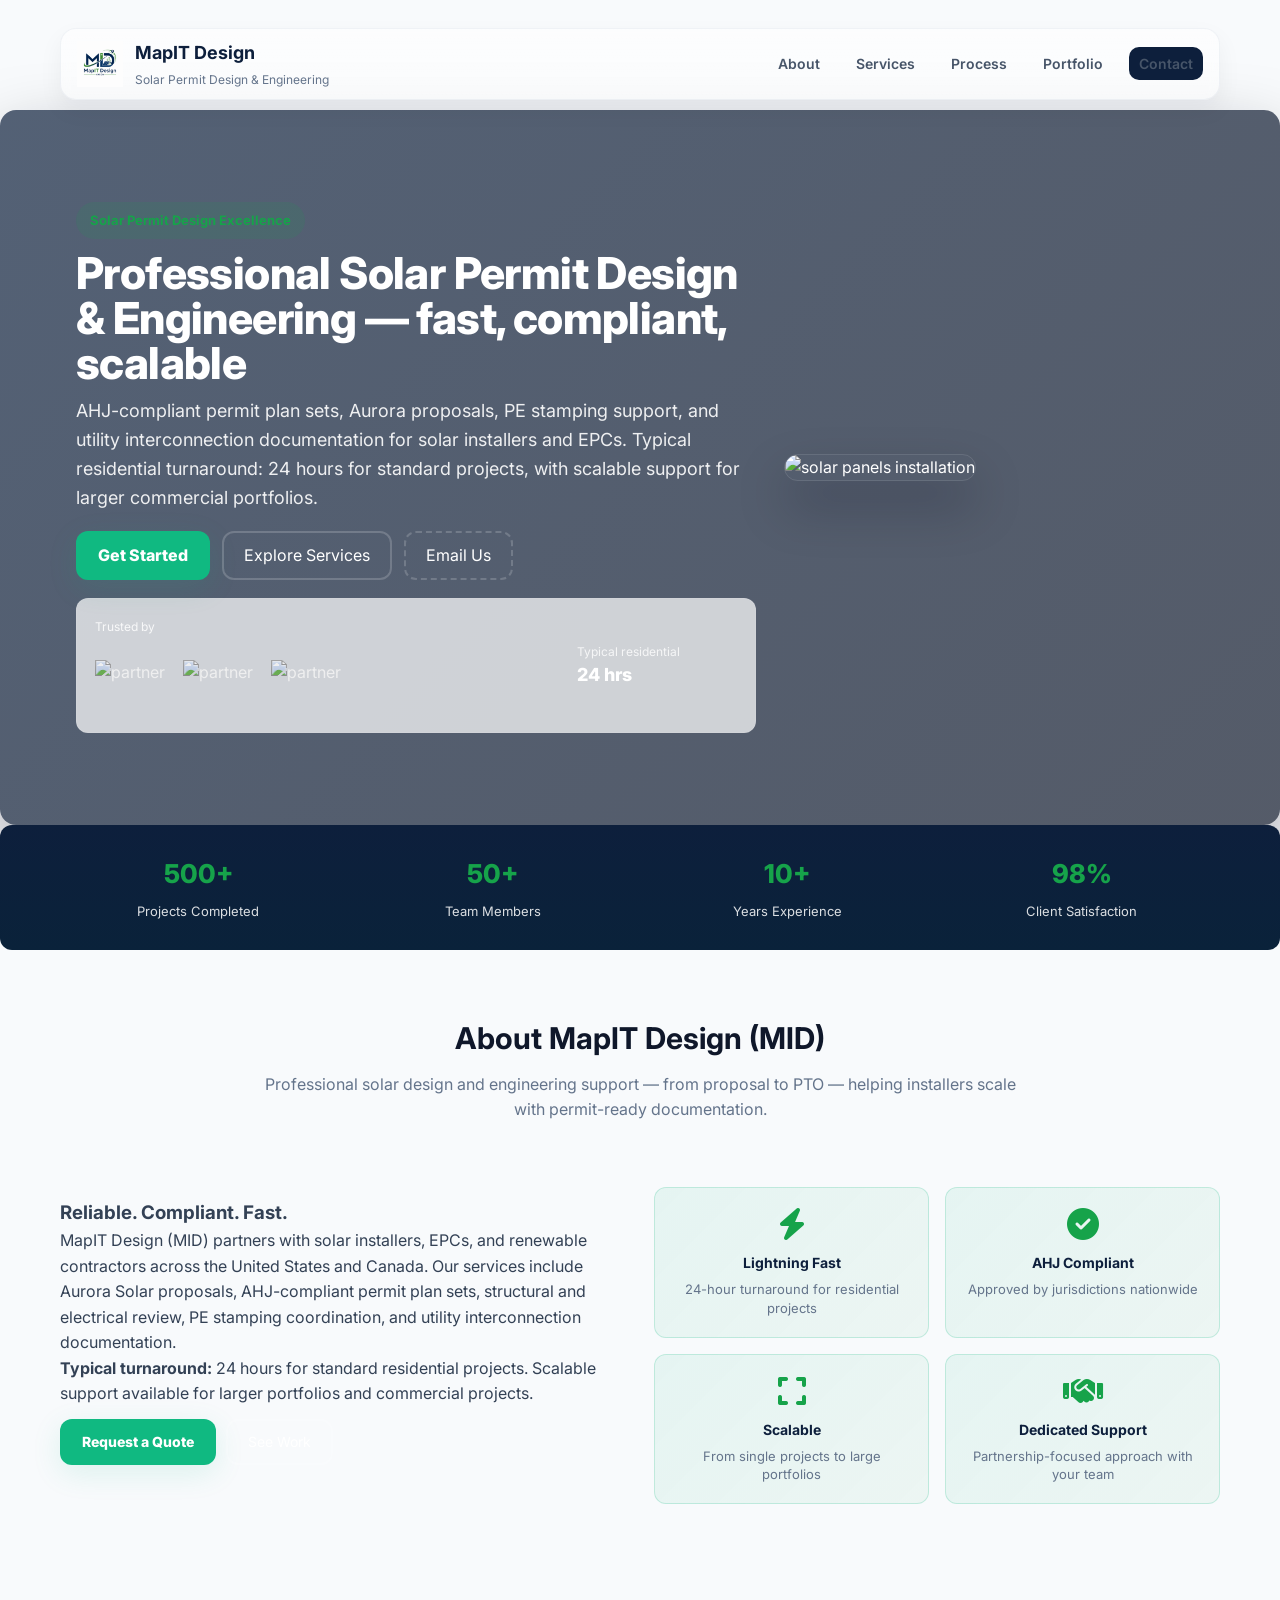
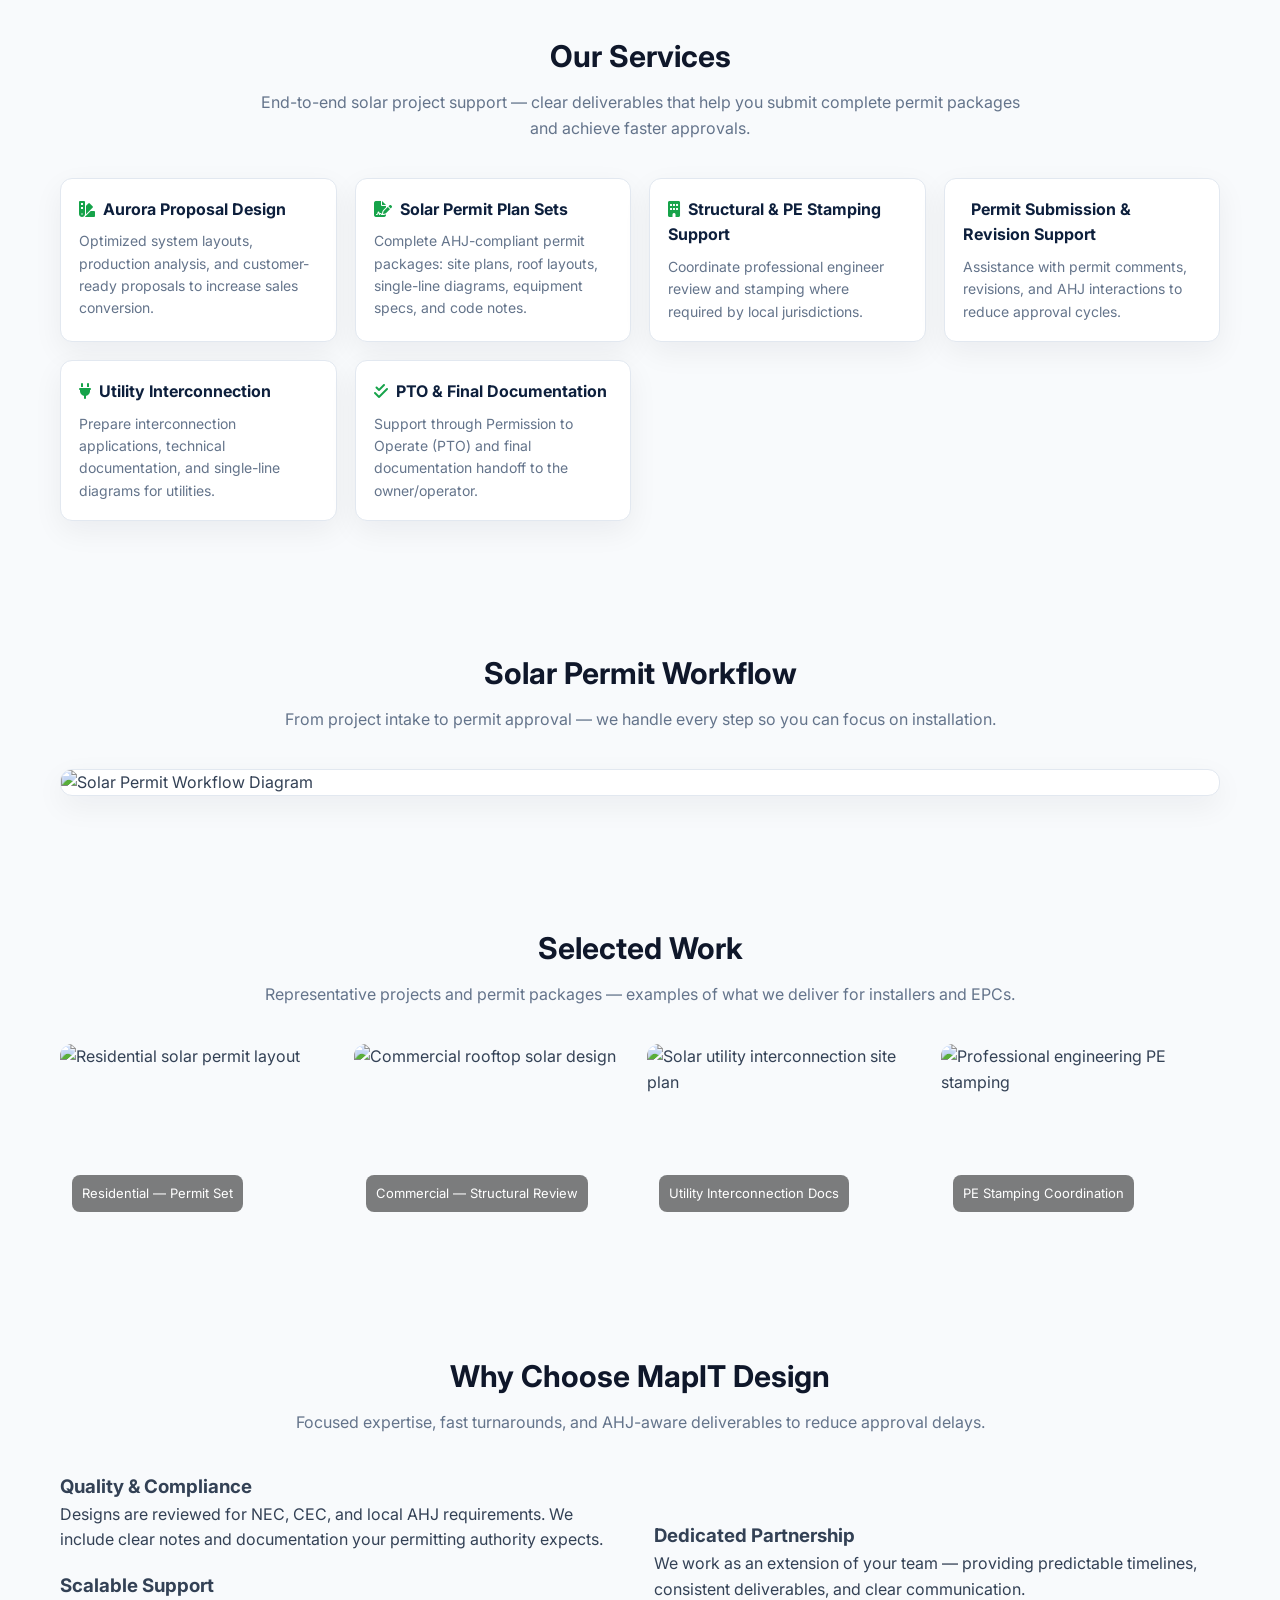
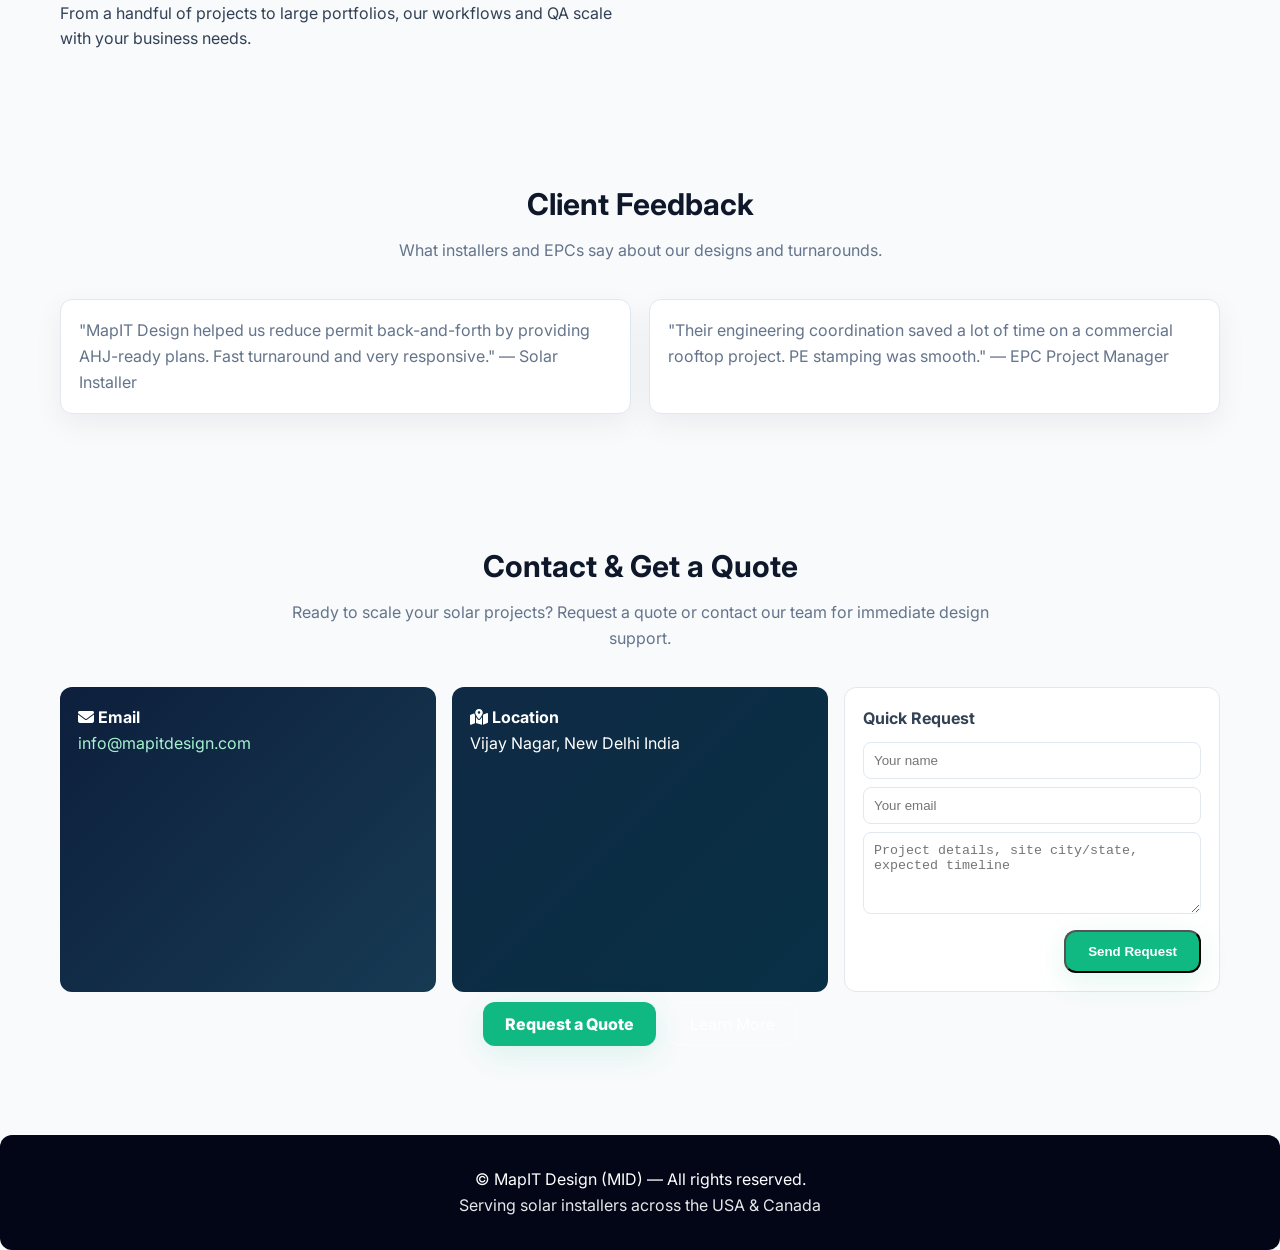
==== commit 5a0dfd6d: "Revert homepage to the solar-first version and remove the mixed GIS positioning from the main servic" ====
--- a/index.html
+++ b/index.html
@@ -1,58 +1,960 @@
 <!DOCTYPE html>
 <html lang="en">
 <head>
-  <meta charset="utf-8">
-  <meta name="viewport" content="width=device-width,initial-scale=1">
-  <meta name="description" content="MapIT Design (MID) provides professional solar permit design, engineering, GIS mapping, digitization, spatial database management, and geospatial data solutions.">
-  <title>MapIT Design (MID) | Solar Design, GIS &amp; Geospatial Solutions</title>
-  <link rel="preconnect" href="https://fonts.googleapis.com">
-  <link rel="preconnect" href="https://fonts.gstatic.com" crossorigin>
-  <link href="https://fonts.googleapis.com/css2?family=Inter:wght@300;400;600;700;800&display=swap" rel="stylesheet">
-  <link rel="stylesheet" href="https://cdnjs.cloudflare.com/ajax/libs/font-awesome/6.4.0/css/all.min.css">
+  <meta charset="utf-8" />
+  <meta name="viewport" content="width=device-width,initial-scale=1" />
+  <meta name="description" content="MapIT Design (MID) provides professional, AHJ-compliant solar permit design, Aurora proposals, PE stamping, and GIS mapping solutions for solar installers and EPCs across the USA and Canada." />
+  <title>MapIT Design (MID) | Professional Solar Permit Design & Engineering</title>
+
+  <!-- Google Fonts -->
+  <link rel="preconnect" href="https://fonts.googleapis.com" />
+  <link rel="preconnect" href="https://fonts.gstatic.com" crossorigin />
+  <link href="https://fonts.googleapis.com/css2?family=Inter:wght@300;400;600;700;800&display=swap" rel="stylesheet" />
+
+  <!-- Font Awesome -->
+  <link rel="stylesheet" href="https://cdnjs.cloudflare.com/ajax/libs/font-awesome/6.4.0/css/all.min.css" integrity="sha512-pb8H6kQmY3u6Yv+ZQkFq3k1d4X9j1wO9i2VJ7p3G2Q1o5g6h2k9z1Vw5YbR0Qm2vZP1l6T2X" crossorigin="anonymous" referrerpolicy="no-referrer" />
+
   <style>
-    :root{--primary-slate:#0f172a;--mid-dark-blue:#0d1f3c;--mid-green:#16a34a;--electric-green:#10b981;--text-dark:#334155;--muted:#64748b;--bg:#f8fafc;--card:#fff;--border-subtle:#e2e8f0;--transition:all .36s cubic-bezier(.16,1,.3,1);--shadow:0 10px 30px rgba(15,23,42,.06)}
-    *{box-sizing:border-box;margin:0;padding:0}html{scroll-behavior:smooth}body{font-family:Inter,system-ui,-apple-system,Segoe UI,Roboto,Arial;color:var(--text-dark);background:var(--bg);line-height:1.6;-webkit-font-smoothing:antialiased}a{color:inherit;text-decoration:none}.container{max-width:1200px;margin:auto;padding:0 20px}
-    .navbar{position:sticky;top:12px;z-index:10;padding:10px 0}.nav-inner{display:flex;align-items:center;gap:20px;background:rgba(255,255,255,.8);backdrop-filter:blur(6px);border-radius:16px;padding:10px;border:1px solid var(--border-subtle);box-shadow:var(--shadow)}.logo{display:flex;align-items:center;gap:12px}.logo img{height:46px;width:auto}.brand-title{font-weight:700;color:var(--mid-dark-blue);font-size:18px}.nav-menu{margin-left:auto;display:flex;gap:8px;list-style:none;align-items:center}.nav-menu a{font-weight:600;font-size:14px;color:#475569;padding:8px 10px;border-radius:10px}.nav-menu a:hover{background:rgba(13,31,60,.05)}.btn-contact{background:var(--mid-dark-blue)!important;color:#fff!important}.mobile-toggle{display:none;background:transparent;border:0;font-size:20px;margin-left:auto;color:var(--mid-dark-blue)}
-    .hero{min-height:72vh;display:flex;align-items:center;padding:56px 0;background:linear-gradient(135deg,rgba(13,31,60,.78),rgba(15,23,42,.76)),url('https://images.unsplash.com/photo-1509395176047-4a66953fd231?q=80&w=1600&auto=format&fit=crop') center/cover;color:#fff;border-radius:16px;box-shadow:0 30px 70px rgba(2,6,23,.35)}.hero-inner{display:grid;grid-template-columns:1fr 420px;gap:28px;align-items:center;width:100%;padding:36px}.badge{display:inline-block;background:rgba(16,185,129,.18);color:#a7f3d0;padding:8px 14px;border-radius:999px;font-weight:700;font-size:13px}.hero h1{font-size:44px;margin:12px 0;line-height:1.05;font-weight:800;letter-spacing:-.6px}.hero p{color:rgba(255,255,255,.9);max-width:760px;font-size:18px}.hero-actions{margin-top:18px;display:flex;gap:12px;flex-wrap:wrap}.btn-primary{display:inline-block;background:var(--electric-green);color:#fff;padding:12px 22px;border-radius:12px;font-weight:800;box-shadow:0 8px 30px rgba(16,185,129,.12);transition:var(--transition)}.btn-primary:hover{transform:translateY(-3px)}.btn-outline{display:inline-block;padding:10px 20px;border:2px solid rgba(255,255,255,.25);border-radius:12px;color:#fff;background:transparent}.hero-image{width:100%;height:320px;object-fit:cover;border-radius:12px;box-shadow:var(--shadow)}
-    section{padding:64px 0}.section-title{text-align:center;max-width:760px;margin:0 auto 36px}.section-title h2{font-size:30px;color:var(--primary-slate);font-weight:700}.section-title p{color:var(--muted);margin-top:10px}.features-grid,.services-grid{display:grid;grid-template-columns:repeat(auto-fit,minmax(240px,1fr));gap:18px}.feature{background:var(--card);padding:20px;border-radius:12px;border:1px solid var(--border-subtle);box-shadow:var(--shadow);transition:var(--transition)}.feature:hover{transform:translateY(-6px)}.feature h4{color:var(--mid-dark-blue);margin-bottom:8px}.feature h4 i{color:var(--mid-green);margin-right:8px}.feature p{color:var(--muted);font-size:14px}.service-group{margin-bottom:42px}.service-group:last-child{margin-bottom:0}.service-group h3{color:var(--mid-dark-blue);font-size:22px;margin-bottom:18px;text-align:left}.service-group h3 i{color:var(--mid-green);margin-right:8px}
-    .counters{background:linear-gradient(180deg,var(--mid-dark-blue),#0a223a);color:#fff;padding:28px 0;border-radius:12px}.counters-grid{display:grid;grid-template-columns:repeat(auto-fit,minmax(140px,1fr));gap:18px}.counter{text-align:center}.counter .num{font-size:26px;font-weight:800;color:var(--electric-green)}.counter p{color:rgba(255,255,255,.85);font-size:13px;margin-top:6px}.about-grid{display:grid;grid-template-columns:1fr 1fr;gap:28px;align-items:center}.about-grid h3{color:var(--mid-dark-blue);margin-bottom:8px}.about-grid p{margin-bottom:12px}.about-features{display:grid;grid-template-columns:repeat(2,1fr);gap:16px}.about-feature-item{background:linear-gradient(135deg,rgba(16,185,129,.08),rgba(22,163,74,.05));padding:20px;border-radius:12px;border:1px solid rgba(16,185,129,.2);text-align:center}.about-feature-item i{font-size:30px;color:var(--mid-green);margin-bottom:10px}.about-feature-item h4{color:var(--mid-dark-blue);font-size:14px}.about-feature-item p{color:var(--muted);font-size:13px;line-height:1.4;margin:0}
-    .portfolio-grid,.testimonials{display:grid;grid-template-columns:repeat(auto-fit,minmax(220px,1fr));gap:18px}.portfolio-card{border-radius:12px;overflow:hidden;position:relative;cursor:pointer}.portfolio-card img{width:100%;height:180px;object-fit:cover;display:block;transition:transform .45s}.portfolio-card:hover img{transform:scale(1.06)}.portfolio-card .meta{position:absolute;left:12px;bottom:12px;background:rgba(0,0,0,.55);color:#fff;padding:8px 10px;border-radius:8px;font-size:13px}.testimonial{background:#fff;padding:18px;border-radius:12px;border:1px solid var(--border-subtle);box-shadow:var(--shadow)}.testimonial p{color:var(--muted)}.contact-grid{display:grid;grid-template-columns:repeat(auto-fit,minmax(220px,1fr));gap:16px}.card{background:linear-gradient(135deg,var(--mid-dark-blue),#173a53);color:#fff;padding:18px;border-radius:12px}.card a{color:#a7f3d0}.footer{background:#020617;color:#fff;padding:32px;border-radius:12px;margin-top:34px;text-align:center}
-    @media(max-width:1000px){.hero-inner{grid-template-columns:1fr}.nav-menu{display:none}.mobile-toggle{display:block}.hero h1{font-size:32px}}@media(max-width:700px){.about-grid{grid-template-columns:1fr}.about-features{grid-template-columns:repeat(2,1fr)}.hero-inner{padding:24px}.hero-image{height:220px}.service-group h3{font-size:20px}}
+    :root{
+      --primary-slate:#0f172a;
+      --mid-dark-blue:#0d1f3c;
+      --mid-green:#16a34a;
+      --electric-green:#10b981;
+      --action-hover:#059669;
+      --text-dark:#334155;
+      --muted:#64748b;
+      --bg:#f8fafc;
+      --card:#ffffff;
+      --glass: rgba(255,255,255,0.72);
+      --border-subtle:#e2e8f0;
+      --transition:all 0.36s cubic-bezier(.16,1,.3,1);
+      --shadow: 0 10px 30px rgba(15,23,42,.06);
+      --radius:12px;
+    }
+    *{box-sizing:border-box;margin:0;padding:0}
+    html{scroll-behavior:smooth}
+    body{font-family:'Inter',system-ui,-apple-system,Segoe UI,Roboto,Arial;color:var(--text-dark);background:var(--bg);line-height:1.6;-webkit-font-smoothing:antialiased}
+    a{color:inherit;text-decoration:none}
+
+    .container{max-width:1200px;margin:0 auto;padding:0 20px}
+
+    /* NAV */
+    .navbar{position:sticky;top:12px;z-index:1200;padding:10px 0}
+    .nav-inner{display:flex;align-items:center;gap:20px;background:linear-gradient(180deg, rgba(255,255,255,0.6), rgba(255,255,255,0.5));backdrop-filter:blur(6px);border-radius:16px;padding:10px 16px;box-shadow:0 10px 25px rgba(15,23,42,.05);border:1px solid rgba(148,163,184,.12)}
+    .logo{display:flex;align-items:center;gap:12px;text-decoration:none}
+    .logo img{height:46px;width:auto;display:block}
+    .brand-title{font-weight:700;color:var(--mid-dark-blue);font-size:18px}
+    .nav-menu{margin-left:auto;display:flex;gap:16px;list-style:none;align-items:center}
+    .nav-menu a{font-weight:600;font-size:14px;color:#475569;padding:8px 10px;border-radius:10px;transition:var(--transition)}
+    .nav-menu a:hover{background:rgba(13,31,60,0.04)}
+    .btn-contact{background:var(--mid-dark-blue);color:#fff;padding:10px 16px;border-radius:10px}
+
+    .mobile-toggle{display:none;background:transparent;border:0;font-size:20px;margin-left:auto;color:var(--mid-dark-blue)}
+
+    /* HERO */
+    .hero{
+      min-height:72vh;
+      display:flex;
+      align-items:center;
+      padding:56px 0;
+      background:
+        linear-gradient(135deg, rgba(13,31,60,0.7), rgba(15,23,42,0.7)),
+        url('https://images.unsplash.com/photo-1509395176047-4a66953fd231?q=80&w=1600&auto=format&fit=crop&ixlib=rb-4.0.3&s=7a8f9f7d93f1b6c5432a7b4c2530a8ea') center/cover no-repeat;
+      color: #fff;
+      border-radius:16px;
+      box-shadow: 0 30px 70px rgba(2,6,23,.35);
+    }
+    .hero-inner{display:grid;grid-template-columns:1fr 420px;gap:28px;align-items:center;width:100%;max-width:1200px;margin:0 auto;padding:36px}
+    .badge{display:inline-block;background:rgba(22,163,74,.12);color:var(--mid-green);padding:8px 14px;border-radius:999px;font-weight:700;font-size:13px}
+    .hero h1{font-size:44px;margin:12px 0;line-height:1.02;font-weight:800;letter-spacing:-0.6px}
+    .hero p{color:rgba(255,255,255,.9);max-width:760px;font-size:18px}
+    .hero-actions{margin-top:18px;display:flex;gap:12px;flex-wrap:wrap}
+    .btn-primary{background:var(--electric-green);color:#fff;padding:12px 22px;border-radius:12px;font-weight:800;box-shadow:0 8px 30px rgba(16,185,129,.12);transition:var(--transition)}
+    .btn-primary:hover{transform:translateY(-3px);box-shadow:0 18px 40px rgba(16,185,129,.16)}
+    .btn-outline{padding:10px 20px;border:2px solid rgba(255,255,255,.18);border-radius:12px;color:#fff;background:transparent}
+
+    .hero-card{background:var(--glass);padding:18px;border-radius:12px;border:1px solid rgba(255,255,255,.06)}
+    .hero-stats{display:flex;gap:12px;margin-top:12px}
+    .hero-stat{flex:1;padding:10px;border-radius:10px;text-align:center}
+    .hero-stat .num{font-weight:800;color:var(--mid-green);font-size:20px}
+
+    /* TRUST BAR */
+    .trust{display:flex;gap:18px;align-items:center;justify-content:center;padding:18px 0;margin-top:-8px}
+    .trust img{height:36px;opacity:.9;filter:grayscale(.05) contrast(.9)}
+
+    /* SECTIONS */
+    section{padding:64px 0}
+    .section-title{text-align:center;max-width:760px;margin:0 auto 36px}
+    .section-title h2{font-size:30px;color:var(--primary-slate);font-weight:700}
+    .section-title p{color:var(--muted);margin-top:10px}
+
+    /* FEATURES */
+    .features-grid{display:grid;grid-template-columns:repeat(auto-fit,minmax(220px,1fr));gap:18px}
+    .feature{background:var(--card);padding:20px;border-radius:12px;border:1px solid var(--border-subtle);box-shadow:var(--shadow);transition:var(--transition)}
+    .feature:hover{transform:translateY(-6px)}
+    .feature h4{color:var(--mid-dark-blue);margin-bottom:8px}
+    .feature p{color:var(--muted);font-size:14px}
+
+    /* COUNTERS (dark) */
+    .counters{background:linear-gradient(180deg,var(--mid-dark-blue),#0a223a);color:#fff;padding:28px 0;border-radius:12px}
+    .counters-grid{display:grid;grid-template-columns:repeat(auto-fit,minmax(140px,1fr));gap:18px;align-items:center}
+    .counter .num{font-size:26px;font-weight:800;color:var(--mid-green)}
+    .counter p{color:rgba(255,255,255,.85);font-size:13px;margin-top:6px}
+
+    /* ABOUT */
+    .about-grid{display:grid;grid-template-columns:1fr 1fr;gap:28px;align-items:center}
+    .about-grid img{width:100%;border-radius:12px;box-shadow:var(--shadow);object-fit:cover;height:320px}
+    
+    /* ABOUT FEATURES */
+    .about-features{display:grid;grid-template-columns:repeat(auto-fit,minmax(180px,1fr));gap:16px;margin-top:28px}
+    .about-feature-item{background:linear-gradient(135deg,rgba(16,185,129,0.08),rgba(22,163,74,0.05));padding:20px;border-radius:12px;border:1px solid rgba(16,185,129,0.2);text-align:center}
+    .about-feature-item i{font-size:32px;color:var(--mid-green);margin-bottom:12px;display:block}
+    .about-feature-item h4{color:var(--mid-dark-blue);font-size:14px;font-weight:700;margin-bottom:6px}
+    .about-feature-item p{color:var(--muted);font-size:13px;line-height:1.4}
+
+    /* SERVICES */
+    .services-grid{display:grid;grid-template-columns:repeat(auto-fit,minmax(240px,1fr));gap:18px}
+    .service{background:#fff;border:1px solid var(--border-subtle);padding:18px;border-radius:12px;box-shadow:var(--shadow)}
+    .service h4{color:var(--mid-dark-blue);margin-bottom:8px}
+
+    /* WORKFLOW IMAGE */
+    .workflow-image{background:#fff;border:1px solid var(--border-subtle);border-radius:12px;padding:0;overflow:hidden;box-shadow:var(--shadow)}
+    .workflow-image img{width:100%;height:auto;display:block}
+
+    /* PORTFOLIO */
+    .portfolio-grid{display:grid;grid-template-columns:repeat(auto-fit,minmax(220px,1fr));gap:14px}
+    .portfolio-card{border-radius:12px;overflow:hidden;position:relative;cursor:pointer}
+    .portfolio-card img{width:100%;height:180px;object-fit:cover;display:block;transition:transform .45s}
+    .portfolio-card:hover img{transform:scale(1.06)}
+    .portfolio-card .meta{position:absolute;left:12px;bottom:12px;background:rgba(0,0,0,.5);color:#fff;padding:8px 10px;border-radius:8px;font-size:13px}
+
+    /* TESTIMONIALS */
+    .testimonials{display:grid;grid-template-columns:1fr 1fr;gap:18px}
+    .testimonial{background:#fff;padding:18px;border-radius:12px;border:1px solid var(--border-subtle);box-shadow:var(--shadow)}
+    .testimonial p{color:var(--muted)}
+
+    /* CONTACT */
+    .contact-grid{display:grid;grid-template-columns:repeat(auto-fit,minmax(220px,1fr));gap:16px}
+    .card{background:linear-gradient(135deg,var(--mid-dark-blue),#173a53);color:#fff;padding:18px;border-radius:12px}
+    .card a{color:#a7f3d0;text-decoration:none}
+
+    /* FOOTER */
+    .footer{background:#020617;color:#fff;padding:32px;border-radius:12px;margin-top:34px;text-align:center}
+
+    /* MODAL STYLES */
+    .modal-overlay{
+      display:none;
+      position:fixed;
+      top:0;
+      left:0;
+      right:0;
+      bottom:0;
+      background:rgba(15,23,42,0.5);
+      backdrop-filter:blur(2px);
+      z-index:1300;
+      animation:fadeIn .3s ease;
+    }
+    .modal-overlay.active{display:flex;align-items:center;justify-content:center}
+    @keyframes fadeIn{
+      from{opacity:0;}
+      to{opacity:1;}
+    }
+    .modal{
+      background:#fff;
+      border-radius:16px;
+      box-shadow:0 20px 60px rgba(15,23,42,.2);
+      max-width:600px;
+      width:90%;
+      max-height:85vh;
+      overflow-y:auto;
+      position:relative;
+      animation:slideUp .4s cubic-bezier(.16,1,.3,1);
+      display:none;
+    }
+    .modal.active{
+      display:block;
+    }
+    @keyframes slideUp{
+      from{
+        opacity:0;
+        transform:translateY(20px) scale(0.95);
+      }
+      to{
+        opacity:1;
+        transform:translateY(0) scale(1);
+      }
+    }
+    .modal-header{
+      display:flex;
+      justify-content:space-between;
+      align-items:flex-start;
+      padding:28px;
+      border-bottom:1px solid var(--border-subtle);
+      position:sticky;
+      top:0;
+      background:#fff;
+    }
+    .modal-close{
+      background:transparent;
+      border:none;
+      font-size:24px;
+      color:var(--muted);
+      cursor:pointer;
+      padding:0;
+      width:32px;
+      height:32px;
+      display:flex;
+      align-items:center;
+      justify-content:center;
+      transition:color .2s;
+      flex-shrink:0;
+    }
+    .modal-close:hover{color:var(--text-dark)}
+    .modal-body{
+      padding:28px;
+    }
+    .modal-category{
+      color:var(--mid-green);
+      font-weight:700;
+      font-size:13px;
+      text-transform:uppercase;
+      letter-spacing:0.5px;
+      margin-bottom:12px;
+    }
+    .modal h2{
+      font-size:28px;
+      color:var(--mid-dark-blue);
+      font-weight:800;
+      margin-bottom:16px;
+      line-height:1.2;
+    }
+    .modal-description{
+      color:var(--text-dark);
+      font-size:15px;
+      line-height:1.7;
+      margin-bottom:28px;
+    }
+    .modal-section{
+      margin-bottom:28px;
+    }
+    .modal-section h3{
+      font-size:16px;
+      font-weight:700;
+      color:var(--mid-dark-blue);
+      margin-bottom:14px;
+    }
+    .modal-list{
+      list-style:none;
+      padding:0;
+      margin:0;
+    }
+    .modal-list li{
+      display:flex;
+      align-items:flex-start;
+      gap:10px;
+      margin-bottom:10px;
+      color:var(--text-dark);
+      font-size:14px;
+      line-height:1.5;
+    }
+    .modal-list li::before{
+      content:"✓";
+      color:var(--mid-green);
+      font-weight:700;
+      flex-shrink:0;
+      margin-top:2px;
+    }
+    .modal-note{
+      background:rgba(22,163,74,0.05);
+      border-left:3px solid var(--mid-green);
+      padding:12px 16px;
+      border-radius:6px;
+      font-size:13px;
+      color:var(--text-dark);
+      margin-bottom:28px;
+    }
+    .modal-cta{
+      margin-top:28px;
+      padding-top:28px;
+      border-top:1px solid var(--border-subtle);
+      text-align:center;
+    }
+    .modal-cta .btn-primary{
+      display:inline-block;
+    }
+
+    .form-message{
+      padding:12px;
+      border-radius:8px;
+      margin-bottom:12px;
+      display:none;
+    }
+    .form-message.success{
+      background:rgba(22,163,74,0.1);
+      color:var(--mid-green);
+      border:1px solid var(--mid-green);
+      display:block;
+    }
+    .form-message.error{
+      background:rgba(220,38,38,0.1);
+      color:#dc2626;
+      border:1px solid #dc2626;
+      display:block;
+    }
+
+    @media (max-width:1000px){
+      .hero-inner{grid-template-columns:1fr;}
+      .nav-menu{display:none}
+      .mobile-toggle{display:block}
+      .hero h1{font-size:30px}
+    }
+    @media (max-width:700px){
+      .testimonials{grid-template-columns:1fr}
+      .about-grid{grid-template-columns:1fr}
+      .about-features{grid-template-columns:repeat(2,1fr)}
+      .counters-grid{grid-template-columns:repeat(2,1fr)}
+      .modal{
+        width:95%;
+        max-height:90vh;
+        border-radius:12px;
+      }
+      .modal-header{
+        padding:20px;
+      }
+      .modal-body{
+        padding:20px;
+      }
+      .modal h2{
+        font-size:22px;
+      }
+    }
   </style>
 </head>
 <body>
-  <div class="container" style="padding-top:18px"><nav class="navbar" aria-label="Main navigation"><div class="nav-inner">
-    <a href="/" class="logo" aria-label="MapIT Design home"><img src="./MID-LOGO.png" alt="MapIT Design logo" onerror="this.style.display='none'"><div><div class="brand-title">MapIT Design</div><div style="font-size:12px;color:var(--muted);margin-top:2px">Solar, GIS &amp; Geospatial Solutions</div></div></a>
-    <button class="mobile-toggle" aria-expanded="false" aria-controls="main-nav" id="mobileToggle"><i class="fa-solid fa-bars"></i></button>
-    <ul class="nav-menu" role="menubar" id="main-nav"><li><a href="#about">About</a></li><li><a href="#services">Services</a></li><li><a href="#workflow">Process</a></li><li><a href="#portfolio">Portfolio</a></li><li><a href="#contact" class="btn-contact">Contact</a></li></ul>
-  </div></nav></div>
-
-  <header class="hero" role="banner"><div class="hero-inner container"><div>
-    <span class="badge">Solar Design &amp; Geospatial Excellence</span><h1>Professional Solar, GIS &amp; Geospatial Solutions — accurate, compliant, scalable</h1>
-    <p>MapIT Design (MID) combines solar permit design and engineering with GIS mapping, digitization, spatial databases, and geospatial data processing to help organizations turn location data into actionable results.</p>
-    <div class="hero-actions"><a class="btn-primary" href="#contact">Get Started</a><a class="btn-outline" href="#services">Explore Services</a><a class="btn-outline" href="mailto:info@mapitdesign.com?subject=Inquiry%20from%20website">Email Us</a></div>
-  </div><div><img class="hero-image" src="https://images.unsplash.com/photo-1509395176047-4a66953fd231?q=80&w=900&auto=format&fit=crop" alt="Solar panels and renewable energy infrastructure"></div></div></header>
-
-  <section class="counters" aria-label="Company metrics"><div class="container"><div class="counters-grid"><div class="counter"><div class="num">500+</div><p>Projects Completed</p></div><div class="counter"><div class="num">50+</div><p>Team Members</p></div><div class="counter"><div class="num">10+</div><p>Years Experience</p></div><div class="counter"><div class="num">98%</div><p>Client Satisfaction</p></div></div></div></section>
-
-  <section id="about"><div class="container"><div class="section-title"><h2>About MapIT Design (MID)</h2><p>Professional solar design, engineering, GIS, and geospatial support for organizations that rely on accurate, well-structured location data.</p></div><div class="about-grid"><div><h3>Reliable. Accurate. Scalable.</h3><p>MapIT Design (MID) partners with solar installers, EPCs, renewable contractors, and organizations that need dependable geospatial data. From proposal to PTO, and from field data to production-ready GIS layers, our team delivers clear, quality-controlled work.</p><p><strong>Our approach:</strong> practical project support, consistent deliverables, and workflows that scale from individual assignments to large portfolios.</p><a class="btn-primary" href="#contact" style="font-size:14px">Request a Quote</a></div><div class="about-features"><div class="about-feature-item"><i class="fa-solid fa-bolt"></i><h4>Fast Delivery</h4><p>Predictable turnaround and responsive project support</p></div><div class="about-feature-item"><i class="fa-solid fa-check-circle"></i><h4>Quality Controlled</h4><p>Accurate, structured, and review-ready deliverables</p></div><div class="about-feature-item"><i class="fa-solid fa-layer-group"></i><h4>Scalable</h4><p>From one project to large data portfolios</p></div><div class="about-feature-item"><i class="fa-solid fa-handshake"></i><h4>Dedicated Support</h4><p>A partnership-focused extension of your team</p></div></div></div></div></section>
-
-  <section id="services"><div class="container"><div class="section-title"><h2>Our Services</h2><p>End-to-end solar and geospatial project support — clear deliverables that help you make better decisions and move projects forward.</p></div>
-    <div class="service-group"><h3><i class="fa-solid fa-solar-panel"></i>Solar Design &amp; Engineering Services</h3><div class="services-grid"><div class="feature"><h4><i class="fa-solid fa-swatchbook"></i>Aurora Proposal Design</h4><p>Optimized system layouts, production analysis, and customer-ready proposals to increase sales conversion.</p></div><div class="feature"><h4><i class="fa-solid fa-file-signature"></i>Solar Permit Plan Sets</h4><p>Complete AHJ-compliant permit packages with site plans, roof layouts, single-line diagrams, equipment specifications, and code notes.</p></div><div class="feature"><h4><i class="fa-solid fa-building"></i>Structural &amp; PE Stamping Support</h4><p>Coordinate professional engineer review and stamping where required by local jurisdictions.</p></div><div class="feature"><h4><i class="fa-solid fa-pencil-clip"></i>Permit Submission &amp; Revision Support</h4><p>Assistance with permit comments, revisions, and AHJ interactions to reduce approval cycles.</p></div><div class="feature"><h4><i class="fa-solid fa-plug"></i>Utility Interconnection</h4><p>Prepare interconnection applications, technical documentation, and single-line diagrams for utilities.</p></div><div class="feature"><h4><i class="fa-solid fa-check-double"></i>PTO &amp; Final Documentation</h4><p>Support through Permission to Operate and final documentation handoff to the owner/operator.</p></div></div></div>
-    <div class="service-group"><h3><i class="fa-solid fa-map-location-dot"></i>GIS Services &amp; Geospatial Solutions</h3><div class="section-title" style="text-align:left;margin:0 0 20px;max-width:850px"><p>Transforming location data into actionable insights. MapIT Design (MID) provides professional GIS services and geospatial solutions to help organizations manage, analyze, visualize, and maintain location-based data. From GIS mapping and digitization to spatial database management and large-scale geospatial data processing, our team provides accurate, structured, and quality-controlled GIS deliverables tailored to project requirements.</p></div><div class="services-grid"><div class="feature"><h4><i class="fa-solid fa-map"></i>GIS Mapping &amp; Visualization</h4><p>Clear, informative maps and thematic visualizations that communicate patterns, assets, and project information.</p></div><div class="feature"><h4><i class="fa-solid fa-vector-square"></i>Digitization &amp; Data Conversion</h4><p>Convert plans, imagery, field records, and legacy sources into accurate vector layers and usable GIS datasets.</p></div><div class="feature"><h4><i class="fa-solid fa-database"></i>Spatial Database Management</h4><p>Organize, maintain, validate, and document spatial databases for reliable access and long-term use.</p></div><div class="feature"><h4><i class="fa-solid fa-chart-area"></i>Spatial Analysis</h4><p>Use location-based analysis to identify trends, relationships, opportunities, and project constraints.</p></div><div class="feature"><h4><i class="fa-solid fa-satellite"></i>Remote Sensing &amp; Geospatial Data</h4><p>Process imagery and large geospatial datasets to support mapping, monitoring, and planning workflows.</p></div><div class="feature"><h4><i class="fa-solid fa-gears"></i>GIS QA/QC &amp; Data Processing</h4><p>Apply structured quality checks, attribution standards, and consistent outputs across project datasets.</p></div></div></div>
-  </div></section>
-
-  <section id="workflow"><div class="container"><div class="section-title"><h2>Our Project Workflow</h2><p>From project intake and data review to final delivery, we provide clear communication and quality-controlled outputs.</p></div><div class="features-grid"><div class="feature"><h4><i class="fa-solid fa-inbox"></i>1. Project Intake</h4><p>We review requirements, source data, standards, and expected deliverables.</p></div><div class="feature"><h4><i class="fa-solid fa-compass-drafting"></i>2. Production</h4><p>Our team prepares solar designs or GIS deliverables using the agreed project workflow.</p></div><div class="feature"><h4><i class="fa-solid fa-magnifying-glass-check"></i>3. QA/QC Review</h4><p>Outputs are checked for completeness, accuracy, consistency, and project-specific requirements.</p></div><div class="feature"><h4><i class="fa-solid fa-file-export"></i>4. Final Delivery</h4><p>Receive organized, review-ready files with clear documentation and support.</p></div></div></div></section>
-
-  <section id="portfolio"><div class="container"><div class="section-title"><h2>Selected Work</h2><p>Representative projects and deliverables from our solar design and geospatial workflows.</p></div><div class="portfolio-grid"><div class="portfolio-card"><img src="https://raw.githubusercontent.com/MapITD/MapITD.github.io/main/.github/Residential%20Solar%20Layout.JPG" alt="Residential solar permit layout"><div class="meta">Residential — Permit Set</div></div><div class="portfolio-card"><img src="https://raw.githubusercontent.com/MapITD/MapITD.github.io/main/.github/Commercial%20Layout.JPG" alt="Commercial rooftop solar design"><div class="meta">Commercial — Structural Review</div></div><div class="portfolio-card"><img src="https://raw.githubusercontent.com/MapITD/MapITD.github.io/main/.github/Site%20Plan.JPG" alt="Solar utility interconnection site plan"><div class="meta">Utility Interconnection Docs</div></div><div class="portfolio-card"><img src="https://raw.githubusercontent.com/MapITD/MapITD.github.io/main/.github/PE%20stamps.JPG" alt="Professional engineering PE stamping"><div class="meta">PE Stamping Coordination</div></div></div></div></section>
-
-  <section id="contact"><div class="container"><div class="section-title"><h2>Contact &amp; Get a Quote</h2><p>Ready to scale your solar or GIS projects? Contact our team for design support and geospatial solutions.</p></div><div class="contact-grid"><div class="card"><h4><i class="fa-solid fa-envelope"></i> Email</h4><p><a href="mailto:info@mapitdesign.com">info@mapitdesign.com</a></p></div><div class="card"><h4><i class="fa-solid fa-map-location-dot"></i> Location</h4><p>Vijay Nagar, New Delhi India</p></div><div class="card"><h4><i class="fa-solid fa-comments"></i> Start a Project</h4><p>Share your requirements, source data, location, and expected timeline.</p><p style="margin-top:12px"><a class="btn-primary" href="mailto:info@mapitdesign.com?subject=Project%20Inquiry">Request a Quote</a></p></div></div></div></section>
-  <footer class="footer"><div class="container"><p>&copy; MapIT Design (MID) — All rights reserved.</p><p style="opacity:.9">Serving solar, GIS, and geospatial project needs across the USA, Canada, and beyond.</p></div></footer>
+
+  <div class="container" style="padding-top:18px">
+    <nav class="navbar" aria-label="Main navigation">
+      <div class="nav-inner">
+        <a href="/" class="logo" aria-label="MapIT Design home">
+          <img src="./MID-LOGO.png" alt="MapIT Design logo" onerror="this.style.display='none'">
+          <div>
+            <div class="brand-title">MapIT Design</div>
+            <div style="font-size:12px;color:var(--muted);margin-top:2px">Solar Permit Design & Engineering</div>
+          </div>
+        </a>
+
+        <button class="mobile-toggle" aria-expanded="false" aria-controls="main-nav" id="mobileToggle">
+          <i class="fa-solid fa-bars"></i>
+        </button>
+
+        <ul class="nav-menu" role="menubar" id="main-nav">
+          <li><a href="#about">About</a></li>
+          <li><a href="#services">Services</a></li>
+          <li><a href="#workflow">Process</a></li>
+          <li><a href="#portfolio">Portfolio</a></li>
+          <li><a href="#contact" class="btn-contact">Contact</a></li>
+        </ul>
+      </div>
+    </nav>
+  </div>
+
+  <header class="hero" role="banner" aria-label="MapIT Design hero">
+    <div class="hero-inner container">
+      <div>
+        <span class="badge">Solar Permit Design Excellence</span>
+        <h1>Professional Solar Permit Design &amp; Engineering — fast, compliant, scalable</h1>
+        <p>AHJ-compliant permit plan sets, Aurora proposals, PE stamping support, and utility interconnection documentation for solar installers and EPCs. Typical residential turnaround: 24 hours for standard projects, with scalable support for larger commercial portfolios.</p>
+
+        <div class="hero-actions">
+          <a class="btn-primary" href="#contact">Get Started</a>
+          <a class="btn-outline" href="#services">Explore Services</a>
+          <a class="btn-outline" href="mailto:info@mapitdesign.com?subject=Inquiry%20from%20website" style="border-style:dashed">Email Us</a>
+        </div>
+
+        <div class="hero-card" style="margin-top:18px">
+          <div style="display:flex;gap:12px;align-items:center;flex-wrap:wrap">
+            <div>
+              <div style="font-size:12px;color:rgba(255,255,255,.85)">Trusted by</div>
+              <div class="trust" style="justify-content:flex-start;margin-top:6px">
+                <img src="https://dummyimage.com/120x36/ffffff/0f172a&text=Installer" alt="partner" />
+                <img src="https://dummyimage.com/120x36/ffffff/0f172a&text=EPC" alt="partner" />
+                <img src="https://dummyimage.com/120x36/ffffff/0f172a&text=Utility" alt="partner" />
+              </div>
+            </div>
+
+            <div style="flex:1"></div>
+
+            <div style="min-width:160px">
+              <div style="font-size:12px;color:rgba(255,255,255,.8)">Typical residential</div>
+              <div style="font-weight:800;font-size:18px;color:#fff">24 hrs</div>
+            </div>
+          </div>
+        </div>
+      </div>
+
+      <div>
+        <img src="https://images.unsplash.com/photo-1509395176047-4a66953fd231?q=80&w=900&auto=format&fit=crop&ixlib=rb-4.0.3&s=7a8f9f7d93f1b6c5432a7b4c2530a8ea" alt="solar panels installation" style="width:100%;height:420px;object-fit:cover;border-radius:16px;border:1px solid rgba(255,255,255,.1);box-shadow:0 25px 50px rgba(2,6,23,.25)">
+      </div>
+    </div>
+  </header>
+
+  <section class="counters" aria-labelledby="metrics">
+    <div class="container">
+      <div class="counters-grid">
+        <div class="counter" style="text-align:center">
+          <div class="num">500+</div>
+          <p>Projects Completed</p>
+        </div>
+        <div class="counter" style="text-align:center">
+          <div class="num">50+</div>
+          <p>Team Members</p>
+        </div>
+        <div class="counter" style="text-align:center">
+          <div class="num">10+</div>
+          <p>Years Experience</p>
+        </div>
+        <div class="counter" style="text-align:center">
+          <div class="num">98%</div>
+          <p>Client Satisfaction</p>
+        </div>
+      </div>
+    </div>
+  </section>
+
+  <section id="about">
+    <div class="container">
+      <div class="section-title">
+        <h2>About MapIT Design (MID)</h2>
+        <p>Professional solar design and engineering support — from proposal to PTO — helping installers scale with permit-ready documentation.</p>
+      </div>
+
+      <div class="about-grid">
+        <div>
+          <h3>Reliable. Compliant. Fast.</h3>
+          <p>MapIT Design (MID) partners with solar installers, EPCs, and renewable contractors across the United States and Canada. Our services include Aurora Solar proposals, AHJ-compliant permit plan sets, structural and electrical review, PE stamping coordination, and utility interconnection documentation.</p>
+          <p><strong>Typical turnaround:</strong> 24 hours for standard residential projects. Scalable support available for larger portfolios and commercial projects.</p>
+          <div style="margin-top:12px;display:flex;gap:10px;flex-wrap:wrap">
+            <a class="btn-primary" href="#contact" style="font-size:14px">Request a Quote</a>
+            <a class="btn-outline" href="#portfolio" style="font-size:14px">See Work</a>
+          </div>
+        </div>
+        <div>
+          <div class="about-features">
+            <div class="about-feature-item">
+              <i class="fa-solid fa-bolt"></i>
+              <h4>Lightning Fast</h4>
+              <p>24-hour turnaround for residential projects</p>
+            </div>
+            <div class="about-feature-item">
+              <i class="fa-solid fa-check-circle"></i>
+              <h4>AHJ Compliant</h4>
+              <p>Approved by jurisdictions nationwide</p>
+            </div>
+            <div class="about-feature-item">
+              <i class="fa-solid fa-expand"></i>
+              <h4>Scalable</h4>
+              <p>From single projects to large portfolios</p>
+            </div>
+            <div class="about-feature-item">
+              <i class="fa-solid fa-handshake"></i>
+              <h4>Dedicated Support</h4>
+              <p>Partnership-focused approach with your team</p>
+            </div>
+          </div>
+        </div>
+      </div>
+    </div>
+  </section>
+
+  <section id="services">
+    <div class="container">
+      <div class="section-title">
+        <h2>Our Services</h2>
+        <p>End-to-end solar project support — clear deliverables that help you submit complete permit packages and achieve faster approvals.</p>
+      </div>
+
+      <div class="features-grid services-grid">
+        <div class="feature service">
+          <h4><i class="fa-solid fa-swatchbook" style="color:var(--mid-green);margin-right:8px"></i>Aurora Proposal Design</h4>
+          <p>Optimized system layouts, production analysis, and customer-ready proposals to increase sales conversion.</p>
+        </div>
+        <div class="feature service">
+          <h4><i class="fa-solid fa-file-signature" style="color:var(--mid-green);margin-right:8px"></i>Solar Permit Plan Sets</h4>
+          <p>Complete AHJ-compliant permit packages: site plans, roof layouts, single-line diagrams, equipment specs, and code notes.</p>
+        </div>
+        <div class="feature service">
+          <h4><i class="fa-solid fa-building" style="color:var(--mid-green);margin-right:8px"></i>Structural &amp; PE Stamping Support</h4>
+          <p>Coordinate professional engineer review and stamping where required by local jurisdictions.</p>
+        </div>
+        <div class="feature service">
+          <h4><i class="fa-solid fa-pencil-clip" style="color:var(--mid-green);margin-right:8px"></i>Permit Submission &amp; Revision Support</h4>
+          <p>Assistance with permit comments, revisions, and AHJ interactions to reduce approval cycles.</p>
+        </div>
+        <div class="feature service">
+          <h4><i class="fa-solid fa-plug" style="color:var(--mid-green);margin-right:8px"></i>Utility Interconnection</h4>
+          <p>Prepare interconnection applications, technical documentation, and single-line diagrams for utilities.</p>
+        </div>
+        <div class="feature service">
+          <h4><i class="fa-solid fa-check-double" style="color:var(--mid-green);margin-right:8px"></i>PTO &amp; Final Documentation</h4>
+          <p>Support through Permission to Operate (PTO) and final documentation handoff to the owner/operator.</p>
+        </div>
+      </div>
+    </div>
+  </section>
+
+  <section id="workflow">
+    <div class="container">
+      <div class="section-title">
+        <h2>Solar Permit Workflow</h2>
+        <p>From project intake to permit approval — we handle every step so you can focus on installation.</p>
+      </div>
+
+      <div class="workflow-image">
+        <img src="https://raw.githubusercontent.com/MapITD/MapITD.github.io/main/Permit%20design%20work%20flow.png" alt="Solar Permit Workflow Diagram">
+      </div>
+    </div>
+  </section>
+
+  <section id="portfolio">
+    <div class="container">
+      <div class="section-title">
+        <h2>Selected Work</h2>
+        <p>Representative projects and permit packages — examples of what we deliver for installers and EPCs.</p>
+      </div>
+
+      <div class="portfolio-grid">
+        <div class="portfolio-card" data-modal="modal-residential" role="button" tabindex="0" aria-label="Click to view Residential Permit Set details">
+          <img src="https://raw.githubusercontent.com/MapITD/MapITD.github.io/main/.github/Residential%20Solar%20Layout.JPG" alt="Residential solar permit layout">
+          <div class="meta">Residential — Permit Set</div>
+        </div>
+        <div class="portfolio-card" data-modal="modal-commercial" role="button" tabindex="0" aria-label="Click to view Commercial Structural Review details">
+          <img src="https://raw.githubusercontent.com/MapITD/MapITD.github.io/main/.github/Commercial%20Layout.JPG" alt="Commercial rooftop solar design">
+          <div class="meta">Commercial — Structural Review</div>
+        </div>
+        <div class="portfolio-card" data-modal="modal-utility" role="button" tabindex="0" aria-label="Click to view Utility Interconnection Docs details">
+          <img src="https://raw.githubusercontent.com/MapITD/MapITD.github.io/main/.github/Site%20Plan.JPG" alt="Solar utility interconnection site plan">
+          <div class="meta">Utility Interconnection Docs</div>
+        </div>
+        <div class="portfolio-card" data-modal="modal-pe" role="button" tabindex="0" aria-label="Click to view PE Stamping Coordination details">
+          <img src="https://raw.githubusercontent.com/MapITD/MapITD.github.io/main/.github/PE%20stamps.JPG" alt="Professional engineering PE stamping">
+          <div class="meta">PE Stamping Coordination</div>
+        </div>
+      </div>
+    </div>
+  </section>
+
+  <!-- MODALS -->
+  <div class="modal-overlay" id="modal-overlay" role="dialog" aria-hidden="true" aria-modal="true">
+    <!-- RESIDENTIAL MODAL -->
+    <div class="modal" id="modal-residential">
+      <div class="modal-header">
+        <div>
+          <div class="modal-category">Service</div>
+          <h2>Residential Solar Permit Design</h2>
+        </div>
+        <button class="modal-close" aria-label="Close modal" data-close>×</button>
+      </div>
+      <div class="modal-body">
+        <p class="modal-description">We prepare complete, permit-ready residential PV plan sets tailored to the project location, utility requirements, and local AHJ standards.</p>
+        
+        <div class="modal-section">
+          <h3>Scope Includes</h3>
+          <ul class="modal-list">
+            <li>Roof and site layout with accurate module placement</li>
+            <li>PV array configuration, setbacks, and roof zones</li>
+            <li>Module, inverter, optimizer and racking information</li>
+            <li>Electrical single-line diagram (SLD)</li>
+            <li>Conductor, OCPD and equipment calculations</li>
+            <li>Equipment grounding and disconnect details</li>
+            <li>Rapid shutdown and labeling requirements</li>
+            <li>Structural attachment details and roof information</li>
+            <li>NEC and applicable local code notes</li>
+            <li>AHJ-specific plan requirements</li>
+            <li>Permit-ready PDF drawing package</li>
+          </ul>
+        </div>
+
+        <div class="modal-section">
+          <h3>Typical Projects</h3>
+          <p style="color:var(--text-dark);font-size:14px;line-height:1.6">Residential PV • PV + Battery • Service Upgrades • Retrofit Projects</p>
+        </div>
+
+        <div class="modal-cta">
+          <a class="btn-primary" href="#contact">Request a Residential Design</a>
+        </div>
+      </div>
+    </div>
+
+    <!-- COMMERCIAL MODAL -->
+    <div class="modal" id="modal-commercial">
+      <div class="modal-header">
+        <div>
+          <div class="modal-category">Service</div>
+          <h2>Commercial Rooftop &amp; Structural Design Support</h2>
+        </div>
+        <button class="modal-close" aria-label="Close modal" data-close>×</button>
+      </div>
+      <div class="modal-body">
+        <p class="modal-description">We support commercial solar projects with detailed rooftop layouts, equipment placement, structural considerations, and permit documentation for larger PV systems.</p>
+        
+        <div class="modal-section">
+          <h3>Scope Includes</h3>
+          <ul class="modal-list">
+            <li>Commercial rooftop PV layout</li>
+            <li>Module and equipment placement</li>
+            <li>Roof zones, access pathways and setbacks</li>
+            <li>Racking and attachment information</li>
+            <li>Structural load considerations</li>
+            <li>Existing roof condition/design information</li>
+            <li>Equipment and inverter locations</li>
+            <li>Electrical design coordination</li>
+            <li>SLD and electrical documentation</li>
+            <li>NEC / IBC and local AHJ requirements</li>
+            <li>Permit-ready construction drawings</li>
+            <li>Coordination with structural engineering/PE review when required</li>
+          </ul>
+        </div>
+
+        <div class="modal-section">
+          <h3>Typical Projects</h3>
+          <p style="color:var(--text-dark);font-size:14px;line-height:1.6">Commercial Rooftops • Warehouses • Offices • Retail Buildings • Larger PV Systems</p>
+        </div>
+
+        <div class="modal-cta">
+          <a class="btn-primary" href="#contact">Request a Commercial Design</a>
+        </div>
+      </div>
+    </div>
+
+    <!-- UTILITY MODAL -->
+    <div class="modal" id="modal-utility">
+      <div class="modal-header">
+        <div>
+          <div class="modal-category">Service</div>
+          <h2>Utility Interconnection Documentation</h2>
+        </div>
+        <button class="modal-close" aria-label="Close modal" data-close>×</button>
+      </div>
+      <div class="modal-body">
+        <p class="modal-description">We prepare the technical drawings and documentation required to support solar and battery interconnection applications with utilities and AHJs.</p>
+        
+        <div class="modal-section">
+          <h3>Scope Includes</h3>
+          <ul class="modal-list">
+            <li>Utility-specific interconnection requirements review</li>
+            <li>Electrical site plan and equipment layout</li>
+            <li>Single-line diagram</li>
+            <li>Existing and proposed electrical configuration</li>
+            <li>Main service and meter information</li>
+            <li>PV system and battery specifications</li>
+            <li>AC/DC system ratings</li>
+            <li>Point of common coupling (PCC) information</li>
+            <li>Disconnect and protection details</li>
+            <li>Service/load calculations where applicable</li>
+            <li>Utility-required notes and documentation</li>
+            <li>Coordination with permit plan sets</li>
+            <li>Support for SolarAPP+ and utility/AHJ submission requirements</li>
+          </ul>
+        </div>
+
+        <div class="modal-section">
+          <h3>Typical Projects</h3>
+          <p style="color:var(--text-dark);font-size:14px;line-height:1.6">New PV Interconnections • PV + ESS • Service Upgrades • Battery Additions • System Modifications</p>
+        </div>
+
+        <div class="modal-cta">
+          <a class="btn-primary" href="#contact">Request Interconnection Support</a>
+        </div>
+      </div>
+    </div>
+
+    <!-- PE STAMPING MODAL -->
+    <div class="modal" id="modal-pe">
+      <div class="modal-header">
+        <div>
+          <div class="modal-category">Service</div>
+          <h2>Professional Engineering &amp; PE Stamping Coordination</h2>
+        </div>
+        <button class="modal-close" aria-label="Close modal" data-close>×</button>
+      </div>
+      <div class="modal-body">
+        <p class="modal-description">We coordinate structural and electrical engineering review and PE stamping for solar projects requiring professional engineering approval.</p>
+        
+        <div class="modal-section">
+          <h3>Scope Includes</h3>
+          <ul class="modal-list">
+            <li>Structural drawing review and coordination</li>
+            <li>Electrical drawing review and coordination</li>
+            <li>PE-stamped structural calculations where required</li>
+            <li>PE-stamped electrical documentation where applicable</li>
+            <li>Roof attachment and structural evaluation coordination</li>
+            <li>Load calculations and engineering documentation</li>
+            <li>Review against applicable codes and AHJ requirements</li>
+            <li>Coordination with licensed Professional Engineers</li>
+            <li>Multi-state engineering coordination based on project requirements</li>
+            <li>Stamped plan package preparation for permitting</li>
+          </ul>
+        </div>
+
+        <div class="modal-note">
+          <strong>Important:</strong> Engineering stamps are provided through appropriately licensed Professional Engineers based on project requirements and jurisdiction.
+        </div>
+
+        <div class="modal-section">
+          <h3>Typical Projects</h3>
+          <p style="color:var(--text-dark);font-size:14px;line-height:1.6">Structural Review • Electrical Review • Roof Attachments • PE-Stamped Calculations • Permit Engineering</p>
+        </div>
+
+        <div class="modal-cta">
+          <a class="btn-primary" href="#contact">Request PE Coordination</a>
+        </div>
+      </div>
+    </div>
+  </div>
+
+  <section id="why-us">
+    <div class="container">
+      <div class="section-title">
+        <h2>Why Choose MapIT Design</h2>
+        <p>Focused expertise, fast turnarounds, and AHJ-aware deliverables to reduce approval delays.</p>
+      </div>
+
+      <div class="about-grid">
+        <div>
+          <h3>Quality &amp; Compliance</h3>
+          <p>Designs are reviewed for NEC, CEC, and local AHJ requirements. We include clear notes and documentation your permitting authority expects.</p>
+          <h3 style="margin-top:18px">Scalable Support</h3>
+          <p>From a handful of projects to large portfolios, our workflows and QA scale with your business needs.</p>
+        </div>
+        <div>
+          <h3>Dedicated Partnership</h3>
+          <p>We work as an extension of your team — providing predictable timelines, consistent deliverables, and clear communication.</p>
+        </div>
+      </div>
+    </div>
+  </section>
+
+  <section id="testimonials">
+    <div class="container">
+      <div class="section-title">
+        <h2>Client Feedback</h2>
+        <p>What installers and EPCs say about our designs and turnarounds.</p>
+      </div>
+
+      <div class="testimonials">
+        <div class="testimonial">
+          <p>"MapIT Design helped us reduce permit back-and-forth by providing AHJ-ready plans. Fast turnaround and very responsive." — Solar Installer</p>
+        </div>
+        <div class="testimonial">
+          <p>"Their engineering coordination saved a lot of time on a commercial rooftop project. PE stamping was smooth." — EPC Project Manager</p>
+        </div>
+      </div>
+    </div>
+  </section>
+
+  <section id="contact">
+    <div class="container">
+      <div class="section-title">
+        <h2>Contact &amp; Get a Quote</h2>
+        <p>Ready to scale your solar projects? Request a quote or contact our team for immediate design support.</p>
+      </div>
+
+      <div class="contact-grid">
+        <div class="card">
+          <h4><i class="fa-solid fa-envelope"></i> Email</h4>
+          <p><a href="mailto:info@mapitdesign.com">info@mapitdesign.com</a></p>
+        </div>
+
+        <div class="card" style="background:linear-gradient(135deg,#0f2a44,#083045)">
+          <h4><i class="fa-solid fa-map-location-dot"></i> Location</h4>
+          <p>Vijay Nagar, New Delhi India</p>
+        </div>
+
+        <div style="background:#fff;padding:18px;border-radius:12px;border:1px solid var(--border-subtle)">
+          <h4 style="margin-bottom:10px">Quick Request</h4>
+          <div id="formMessage" class="form-message"></div>
+          <form id="quickRequestForm">
+            <div style="display:flex;gap:8px;flex-wrap:wrap">
+              <input type="text" name="name" placeholder="Your name" style="flex:1;padding:10px;border-radius:8px;border:1px solid var(--border-subtle)" required>
+              <input type="email" name="email" placeholder="Your email" style="flex:1;padding:10px;border-radius:8px;border:1px solid var(--border-subtle)" required>
+            </div>
+            <div style="margin-top:8px">
+              <textarea name="message" rows="4" placeholder="Project details, site city/state, expected timeline" style="width:100%;padding:10px;border-radius:8px;border:1px solid var(--border-subtle);resize:vertical"></textarea>
+            </div>
+            <div style="margin-top:8px;text-align:right">
+              <button class="btn-primary" type="submit">Send Request</button>
+            </div>
+          </form>
+        </div>
+      </div>
+
+      <div style="text-align:center;margin-top:20px">
+        <a class="btn-primary" href="mailto:info@mapitdesign.com?subject=Request%20a%20Quote">Request a Quote</a>
+        <a class="btn-outline" href="#" style="margin-left:8px">Learn More</a>
+      </div>
+    </div>
+  </section>
+
+  <footer class="footer">
+    <div class="container">
+      <p>&copy; MapIT Design (MID) — All rights reserved.</p>
+      <p class="footer-branding" style="opacity:.9">Serving solar installers across the USA &amp; Canada</p>
+    </div>
+  </footer>
+
   <script>
-    const toggle=document.getElementById('mobileToggle'),mainNav=document.getElementById('main-nav');
-    toggle?.addEventListener('click',()=>{const open=toggle.getAttribute('aria-expanded')==='true';toggle.setAttribute('aria-expanded',String(!open));mainNav.style.display=open?'none':'flex';mainNav.style.flexDirection='column';mainNav.style.gap='12px'});
-    const io=new IntersectionObserver(entries=>entries.forEach(e=>{if(e.isIntersecting){e.target.style.opacity=1;e.target.style.transform='none';io.unobserve(e.target)}}),{threshold:.12});
-    document.querySelectorAll('section,.feature,.portfolio-card').forEach(el=>{el.style.opacity=0;el.style.transform='translateY(10px)';el.style.transition='opacity .6s ease,transform .6s ease';io.observe(el)});
+    // Mobile menu toggle
+    const toggle = document.getElementById('mobileToggle');
+    const mainNav = document.getElementById('main-nav');
+    toggle?.addEventListener('click', () => {
+      const expanded = toggle.getAttribute('aria-expanded') === 'true';
+      toggle.setAttribute('aria-expanded', String(!expanded));
+      if (mainNav.style.display === 'flex') {
+        mainNav.style.display = 'none';
+      } else {
+        mainNav.style.display = 'flex';
+        mainNav.style.flexDirection = 'column';
+        mainNav.style.gap = '12px';
+      }
+    });
+
+    // Intersection observer for fade-in animations
+    const io = new IntersectionObserver((entries) => {
+      entries.forEach(e => {
+        if (e.isIntersecting) {
+          e.target.style.opacity = 1;
+          e.target.style.transform = 'none';
+          io.unobserve(e.target);
+        }
+      });
+    }, {threshold:0.12});
+
+    document.querySelectorAll('section, .feature, .portfolio-card, .testimonial').forEach(el=>{
+      el.style.opacity = 0;
+      el.style.transform = 'translateY(10px)';
+      el.style.transition = 'opacity .6s ease,transform .6s ease';
+      io.observe(el);
+    });
+
+    // Modal functionality - FIXED to show only one modal at a time
+    const modalOverlay = document.getElementById('modal-overlay');
+    const portfolioCards = document.querySelectorAll('.portfolio-card[data-modal]');
+    const closeButtons = document.querySelectorAll('.modal-close[data-close]');
+    const allModals = document.querySelectorAll('.modal');
+
+    function openModal(modalId) {
+      // Hide all modals first
+      allModals.forEach(modal => {
+        modal.classList.remove('active');
+      });
+      
+      // Show only the selected modal
+      const modal = document.getElementById(modalId);
+      if (modal) {
+        modal.classList.add('active');
+        modalOverlay.classList.add('active');
+        modalOverlay.setAttribute('aria-hidden', 'false');
+        document.body.style.overflow = 'hidden';
+        modal.scrollTop = 0;
+      }
+    }
+
+    function closeModal() {
+      // Hide all modals
+      allModals.forEach(modal => {
+        modal.classList.remove('active');
+      });
+      
+      modalOverlay.classList.remove('active');
+      modalOverlay.setAttribute('aria-hidden', 'true');
+      document.body.style.overflow = '';
+    }
+
+    // Open modal on card click
+    portfolioCards.forEach(card => {
+      card.addEventListener('click', () => {
+        const modalId = card.getAttribute('data-modal');
+        openModal(modalId);
+      });
+
+      // Keyboard accessibility
+      card.addEventListener('keydown', (e) => {
+        if (e.key === 'Enter' || e.key === ' ') {
+          e.preventDefault();
+          const modalId = card.getAttribute('data-modal');
+          openModal(modalId);
+        }
+      });
+    });
+
+    // Close modal on close button click
+    closeButtons.forEach(btn => {
+      btn.addEventListener('click', (e) => {
+        e.stopPropagation();
+        closeModal();
+      });
+    });
+
+    // Close modal on overlay click (outside modal)
+    modalOverlay.addEventListener('click', (e) => {
+      if (e.target === modalOverlay) {
+        closeModal();
+      }
+    });
+
+    // Close modal on Escape key
+    document.addEventListener('keydown', (e) => {
+      if (e.key === 'Escape' && modalOverlay.classList.contains('active')) {
+        closeModal();
+      }
+    });
+
+    // Close modal when clicking CTA buttons (let them scroll to contact)
+    document.querySelectorAll('.modal-cta .btn-primary').forEach(btn => {
+      btn.addEventListener('click', () => {
+        closeModal();
+      });
+    });
+
+    // Quick Request Form Handler
+    const quickRequestForm = document.getElementById('quickRequestForm');
+    const formMessage = document.getElementById('formMessage');
+
+    quickRequestForm.addEventListener('submit', async (e) => {
+      e.preventDefault();
+      
+      const name = document.querySelector('input[name="name"]').value;
+      const email = document.querySelector('input[name="email"]').value;
+      const message = document.querySelector('textarea[name="message"]').value;
+
+      // Construct email body
+      const emailBody = `Name: ${name}\nEmail: ${email}\n\nMessage:\n${message}`;
+      
+      try {
+        // Using Email.js or direct mailto approach
+        // For this implementation, we'll use a simple mailto approach with encoding
+        const mailtoLink = `mailto:vicky.rawal@mapitdesign.com?subject=New Project Request from ${encodeURIComponent(name)}&body=${encodeURIComponent(emailBody)}`;
+        
+        // Show success message
+        formMessage.className = 'form-message success';
+        formMessage.textContent = 'Thank you! Opening your email client to send the request...';
+        
+        // Open email client after short delay
+        setTimeout(() => {
+          window.location.href = mailtoLink;
+          
+          // Reset form
+          setTimeout(() => {
+            quickRequestForm.reset();
+            formMessage.className = 'form-message';
+            formMessage.textContent = '';
+          }, 500);
+        }, 1000);
+      } catch (error) {
+        formMessage.className = 'form-message error';
+        formMessage.textContent = 'An error occurred. Please try again or use the email button below.';
+      }
+    });
   </script>
 </body>
 </html>
